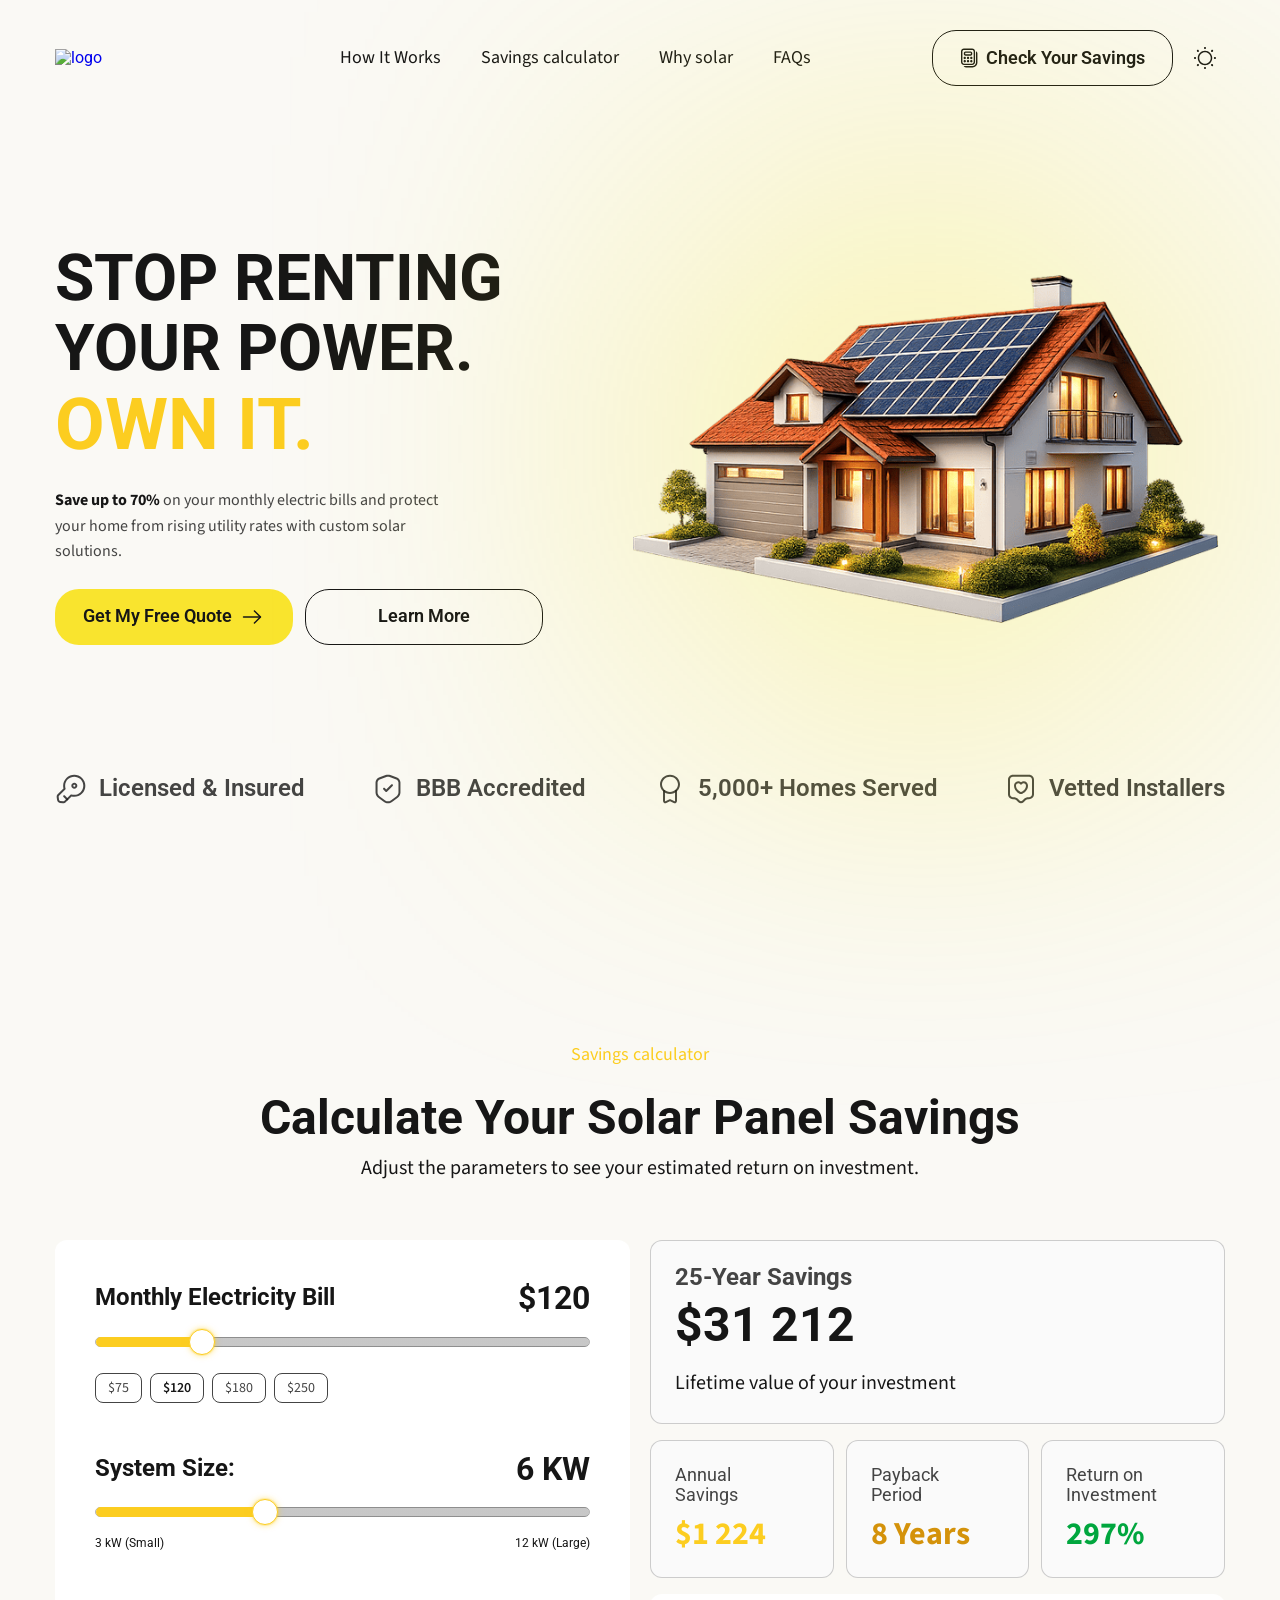
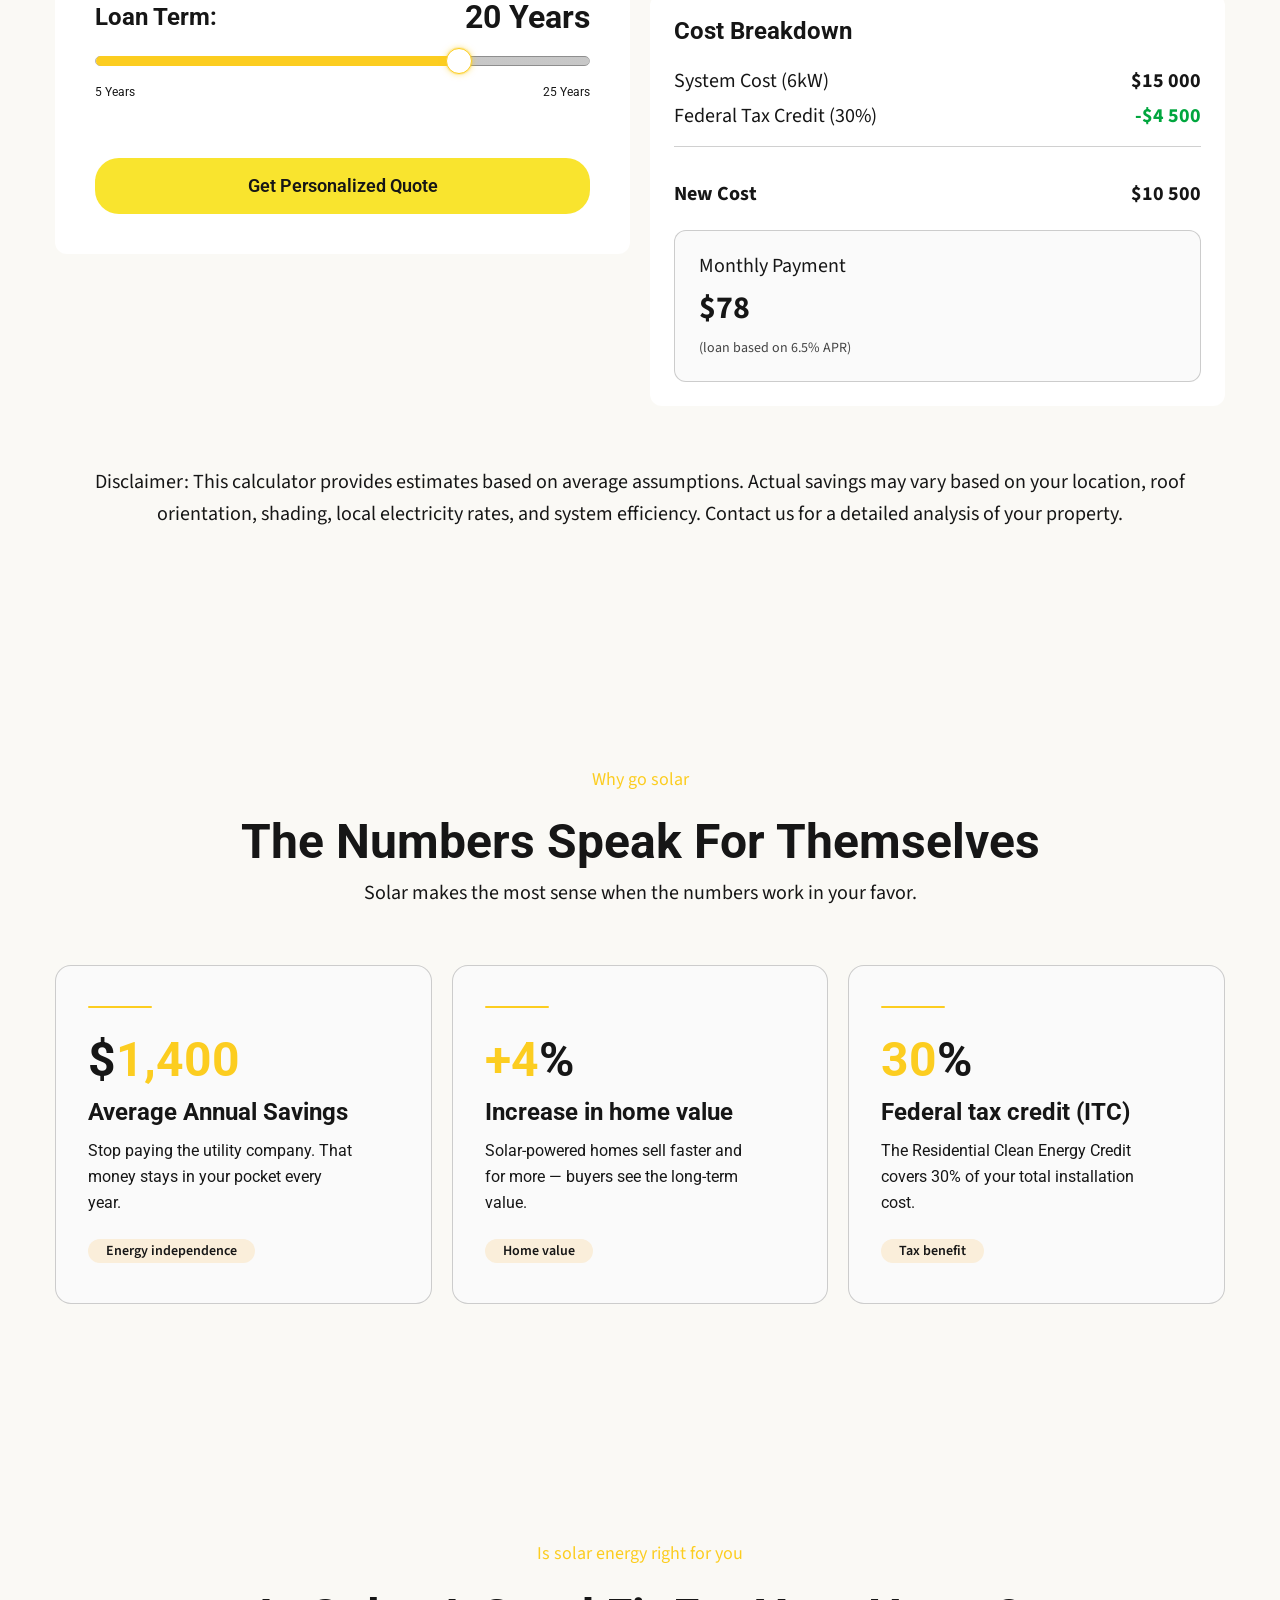
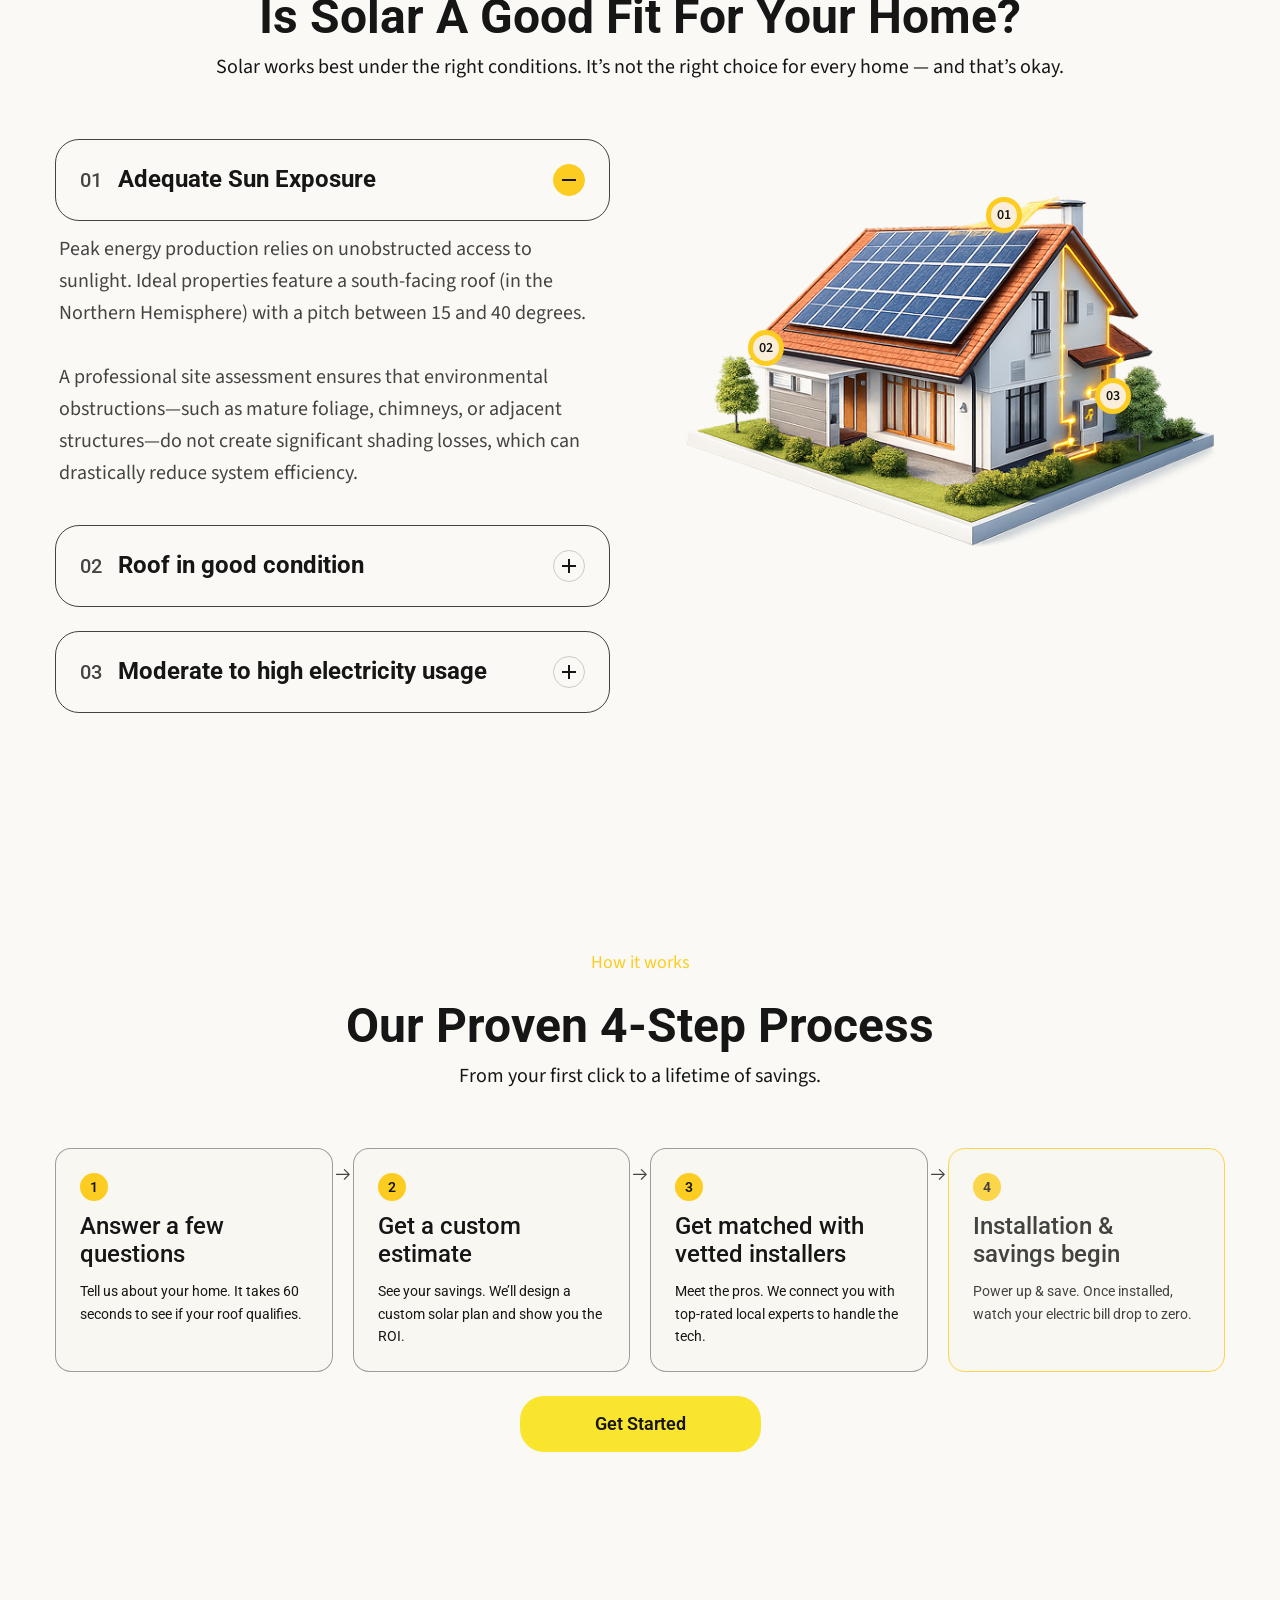
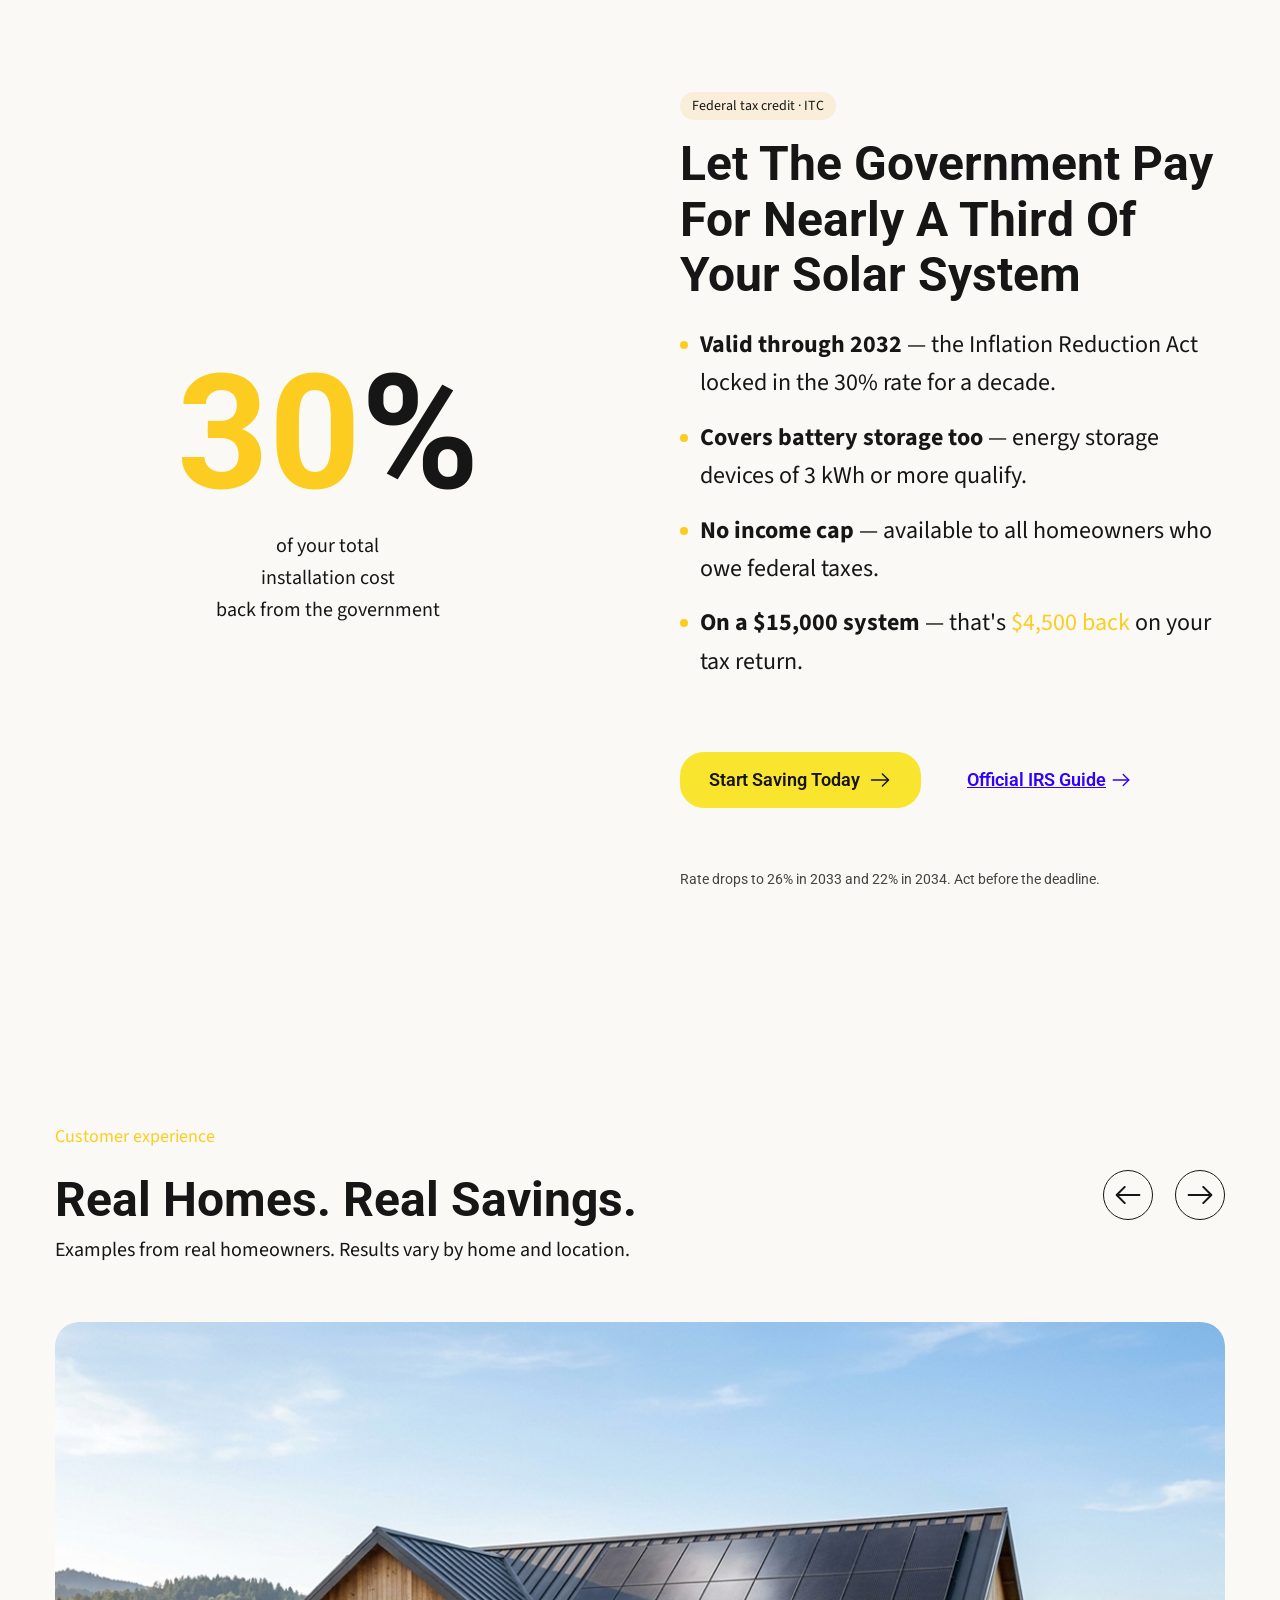
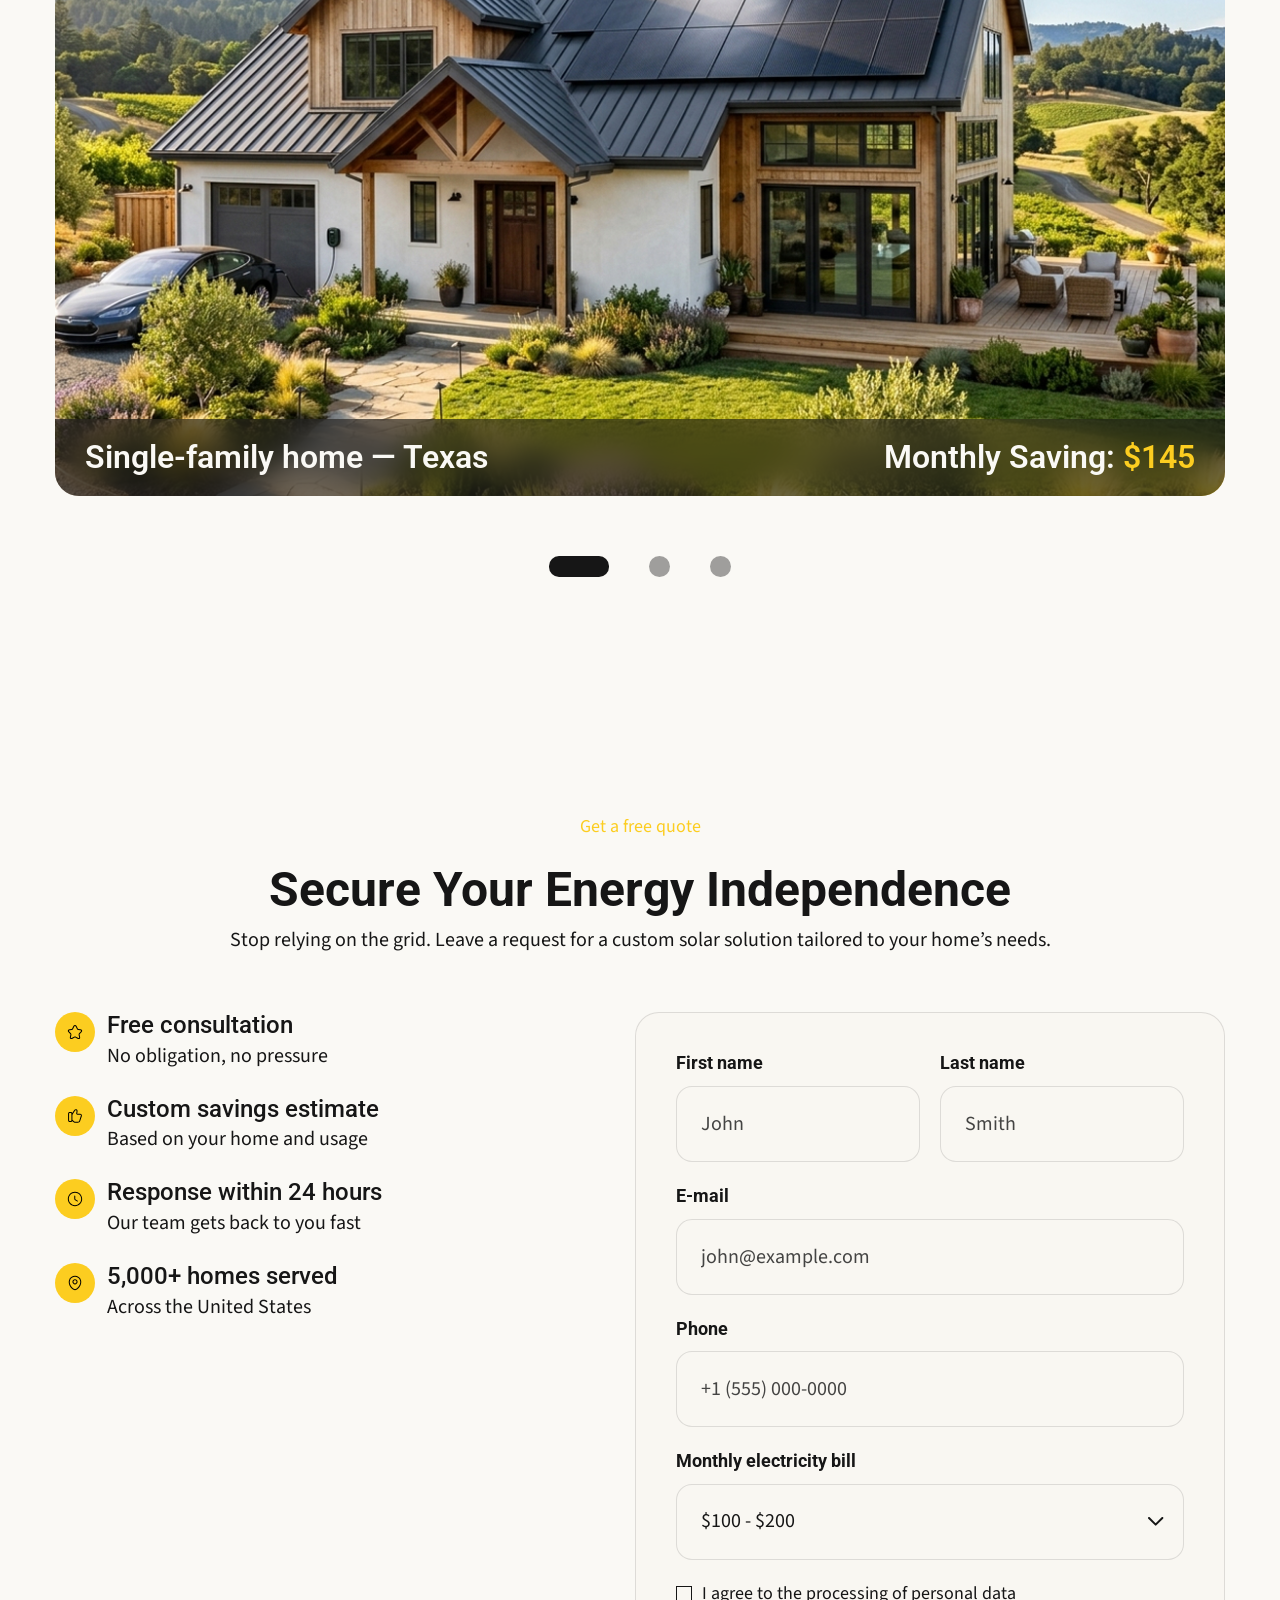
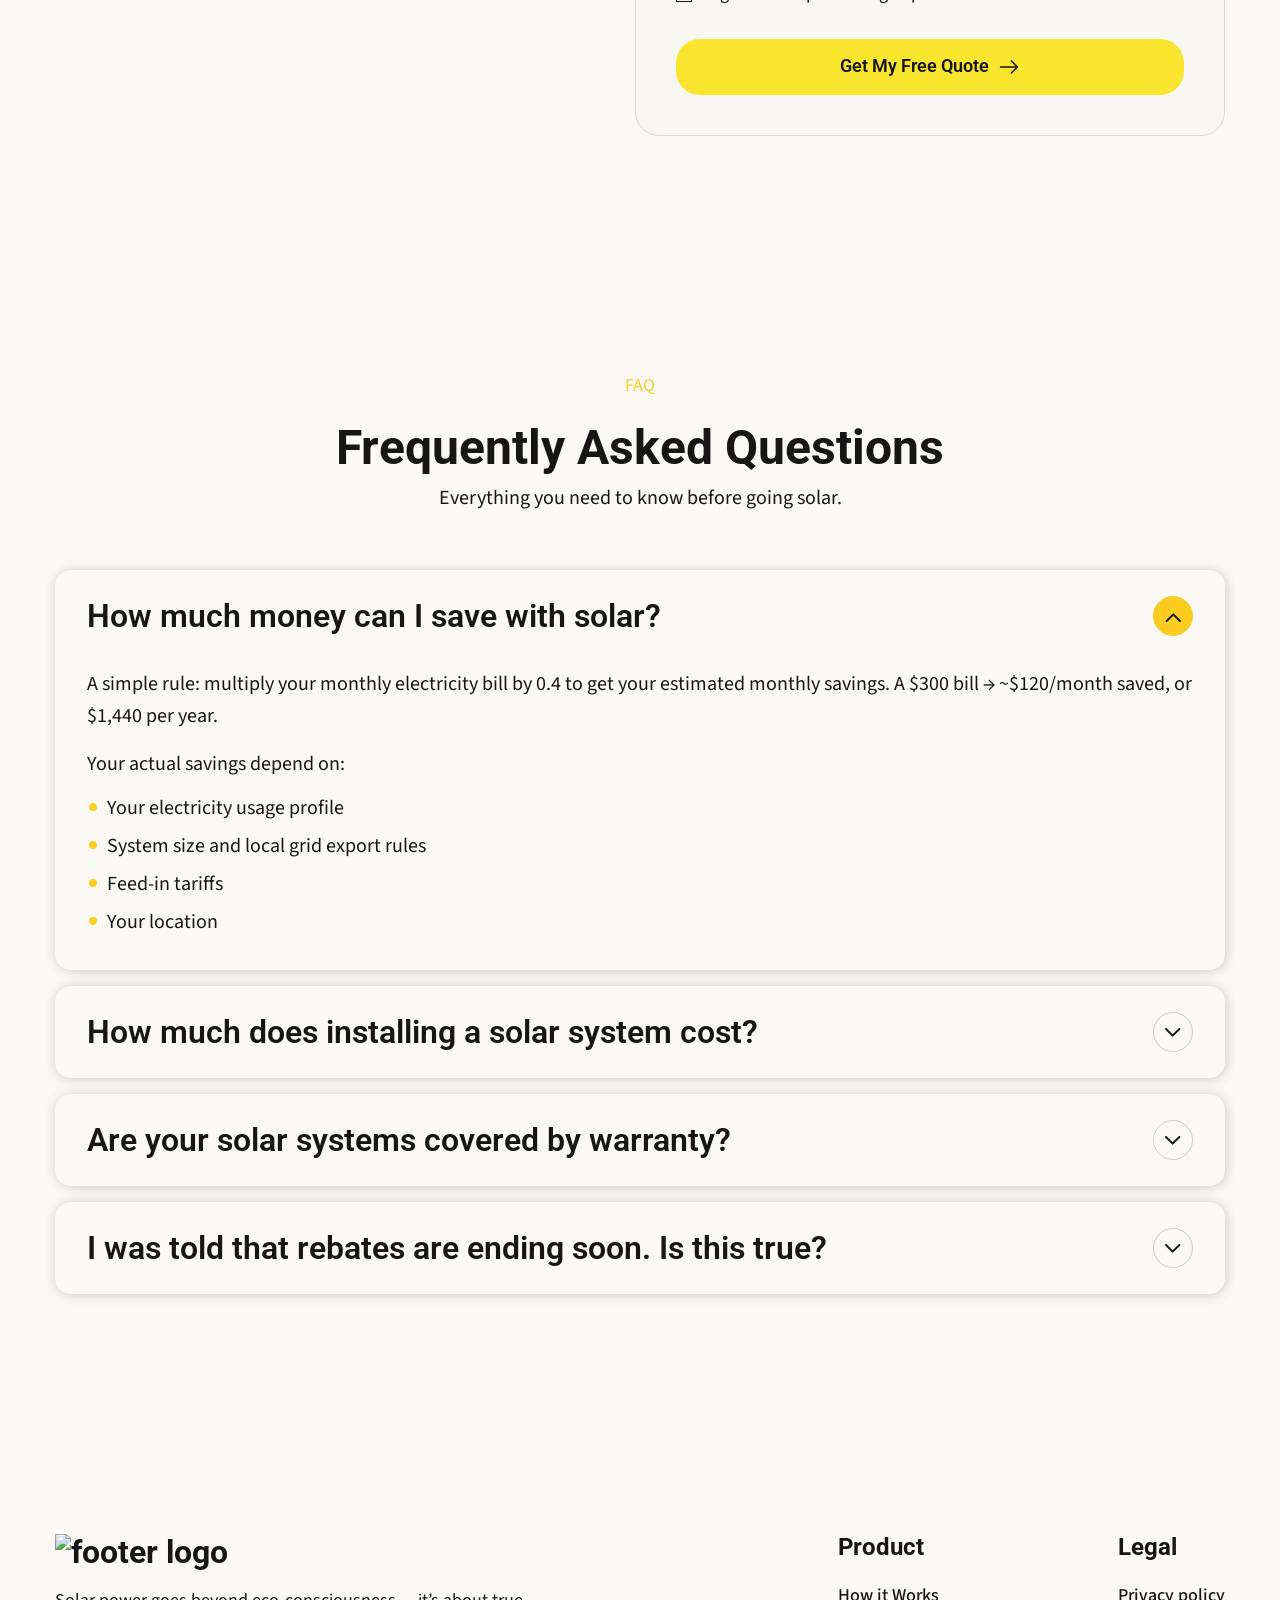
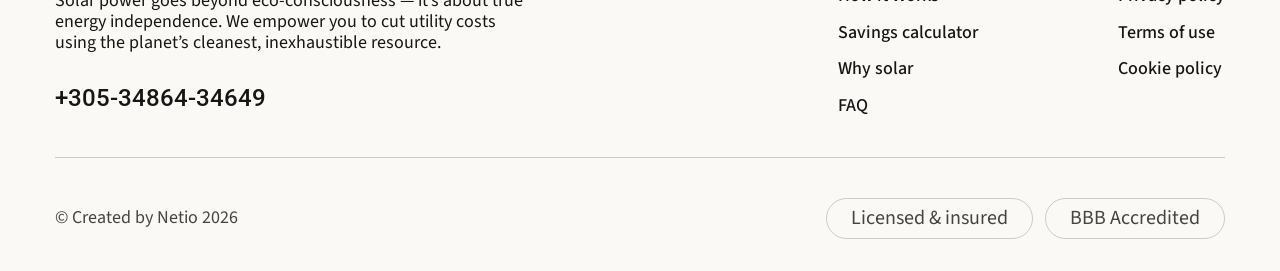
==== index.html @ 021eba03 "added burger menu" ====
<!DOCTYPE html>
<html lang="en">
    <head>
        <meta charset="UTF-8">
        <meta name="viewport" content="width=device-width, initial-scale=1.0">
        <title>Solar</title>
        <link rel="stylesheet" href="https://cdnjs.cloudflare.com/ajax/libs/modern-normalize/1.1.0/modern-normalize.css"
                integrity="sha512-Y0MM+V6ymRKN2zStTqzQ227DWhhp4Mzdo6gnlRnuaNCbc+YN/ZH0sBCLTM4M0oSy9c9VKiCvd4Jk44aCLrNS5Q=="
                crossorigin="anonymous"
                referrerpolicy="no-referrer" />

        <!-- fonts -->
        <link rel="preconnect" href="https://fonts.googleapis.com">
        <link rel="preconnect" href="https://fonts.gstatic.com" crossorigin>
        <link href="https://fonts.googleapis.com/css2?family=Roboto:ital,wght@0,100..900;1,100..900&family=Source+Sans+3:ital,wght@0,200..900;1,200..900&display=swap" rel="stylesheet">

        <!-- styles -->
        <link rel="stylesheet" href="./css/styles.css">
        <script src="./assets/js/main.js" defer></script>


    </head>
    <body>

        <header>
            <div class="container header-container">
                <a href="./index.html">
                    <img src="./assets/images/logo.svg" alt="logo" class="header__logo"> 
                </a>
                <nav class="header__nav" id="main-nav" aria-label="Main navigation">
                    <div class="mobile-menu__top">
                        <a href="./index.html">
                            <img src="./assets/images/logo.svg" alt="logo" class="header__logo">
                        </a>
                        <button class="menu-toggle menu-toggle--close" type="button" aria-label="Close menu">
                            <span></span>
                            <span></span>
                        </button>
                    </div>
                    <ul class="header__list-menu">
                        <li class="list-menu-item"><a href="#how-it-works" class="list-menu-link">How It Works</a></li>
                        <li class="list-menu-item"><a href="#calculator" class="list-menu-link">Savings calculator</a></li>
                        <li class="list-menu-item"><a href="#why-go-solar" class="list-menu-link">Why solar</a></li>
                        <li class="list-menu-item"><a href="#faq" class="list-menu-link">FAQs</a></li>
                    </ul> 
                </nav>
                <div class="header__buttons">
                    <button type="button" class="secondary-btn">
                        <svg>
                            <use href="./assets/images/symbol-defs.svg#icon-calculator"></use>
                        </svg>
                        Check your savings
                    </button>
                    <button class="theme-toggle" id="theme-toggle" aria-label="Toggle dark mode">
                        <svg>
                            <use href="./assets/images/symbol-defs.svg#icon-sun"></use>
                        </svg>
                    </button>
                    <button class="menu-toggle menu-toggle--open" type="button" aria-controls="main-nav" aria-expanded="false" aria-label="Open menu">
                        <svg>
                            <use href="./assets/images/symbol-defs.svg#icon-menu"></use>
                        </svg>
                    </button>
                </div>
            </div>
        </header>

        <main>
            <!-- HERO SECTION START -->
            <section class="hero" id="hero">
                <div class="container">
                    <div class="hero-container">
                        <div class="left-side">
                            <h1 class="caption-h1">
                                Stop Renting <br>Your Power. <br> <span class="accent accent-title">Own It.</span>
                            </h1>
                            <p class="hero__text"><span>Save up to 70%</span> on your monthly electric bills and protect your home from rising utility rates with custom solar solutions.</p>
                            <div class="hero__buttons">
                                <button type="button" class="primary-btn">
                                    Get my free quote 
                                    <svg>
                                        <use href="./assets/images/symbol-defs.svg#icon-arrow"></use>
                                    </svg>
                                </button>
                                <button type="button" class="secondary-btn">
                                    Learn more
                                </button>
                            </div>
                        </div>
                        <div class="right-side">
                            <div class="hero__image">
                                <img src="./assets/images/house.png" alt="House with solar panels on the roof">
                            </div>    
                        </div>
                    </div>
                    <ul class="hero__list-features">
                        <li class="list-features-item"><svg><use href="./assets/images/symbol-defs.svg#icon-key"></use></svg>Licensed & Insured</li>
                        <li class="list-features-item"><svg><use href="./assets/images/symbol-defs.svg#icon-shield-tick"></use></svg>BBB Accredited</li>
                        <li class="list-features-item"><svg><use href="./assets/images/symbol-defs.svg#icon-medal"></use></svg>5,000+ Homes Served</li>
                        <li class="list-features-item"><svg><use href="./assets/images/symbol-defs.svg#icon-like"></use></svg>Vetted Installers</li>
                    </ul>
                </div>
            </section>
            <!-- HERO SECTION END -->

        
            <!-- CALCULATOR SECTION START -->
            <section class="calculator" id="calculator">
                <div class="container">
                    <div class="section__header">
                        <p class="mini-header">Savings calculator</p>
                        <h2 class="caption-h2">Calculate your solar panel savings</h2>
                        <p class="subtitle">Adjust the parameters to see your estimated return on investment.</p>
                    </div>
                    <div class="calculator-body">
                        <div class="left-panel primary-card">
                            <!-- Monthly Electricity Bill -->
                            <div class="field">
                                <div class="field-top">
                                    <label for="billRange">Monthly Electricity Bill</label>
                                    <div>$<span id="billValue">120</span></div>
                                </div>
                                <input id="billRange" name="billRange" type="range" min="50" max="400" value="120">
                                <div class="presets">
                                    <button data-value="75">$75</button>
                                    <button data-value="120" class="active">$120</button>
                                    <button data-value="180">$180</button>
                                    <button data-value="250">$250</button>
                                </div>
                            </div>

                            <!-- SYSTEM SIZE -->
                            <div class="field">
                                <div class="field-top">
                                    <label for="kwRange">System Size:</label>
                                    <div><span id="kwValue">6</span> KW</div>
                                </div>
                                <input type="range" id="kwRange" name="kwRange" min="3" max="12" value="6">
                                <div class="range-labels">
                                    <span>3 kW (Small)</span>
                                    <span>12 kW (Large)</span>
                                </div>
                            </div>

                            <!-- LOAN TERM -->
                            <div class="field">
                                <div class="field-top">
                                    <label for="yearsRange">Loan Term:</label>
                                    <div><span id="yearsValue">20</span> Years</div>
                                </div>
                                <input type="range" id="yearsRange" name="yearsRange" min="5" max="25" value="20">
                                <div class="range-labels">
                                    <span>5 Years</span>
                                    <span>25 Years</span>
                                </div>
                            </div>

                            <button class="primary-btn full">Get Personalized Quote</button>
                        </div>

                        
                        <div class="right-panel">
                            <div class="secondary-card result-big">
                                <p>25-Year Savings</p>
                                <h3>$<span id="total">0</span></h3>
                                <small>Lifetime value of your investment</small>
                            </div>

                            <div class="result-grid">
                                <div class="secondary-card">
                                    <p>Annual<br>Savings</p>
                                    <span class="accent">$<span id="annual">0</span></span>
                                </div>

                                <div class="secondary-card">
                                    <p>Payback<br>Period</p>
                                    <span class="orange"><span id="payback">0</span> Years</span>
                                </div>

                                <div class="secondary-card">
                                    <p>Return on<br>Investment</p>
                                    <span class="green"><span id="roi">0</span>%</span>
                                </div>
                            </div>

                            <div class="primary-card right-bottom-card">
                                <p>Cost Breakdown</p>
                                <div class="row">
                                    <span>System Cost (6kW)</span>
                                    <span id="systemCost" class="bold">$15000</span>
                                </div>
                                <div class="row">
                                    <span>Federal Tax Credit (30%)</span>
                                    <span class="green bold" id="taxCredit">-$4500</span>
                                </div>
                                <div class="line"></div>
                                <div class="row bold">
                                    <span>New Cost</span>
                                    <span id="newCost">$10500</span>
                                </div>
                                <div class="secondary-card">
                                    <p class="title-monthly-payment">Monthly Payment</p>
                                    <h3 class="monthly">$<span id="monthly">0</span></h3>
                                    <small class="sub-small">(loan based on 6.5% APR)</small>
                                </div>
                            </div>
                        </div>
                    </div>

                    <p class="disclaimer">Disclaimer: This calculator provides estimates based on average assumptions. Actual savings may vary based on your location, roof orientation, shading, local electricity rates, and system efficiency. Contact us for a detailed analysis of your property.</p>
                </div>                
            </section>
            <!-- CALCULATOR SECTION END -->


            <!-- WHY GO SOLAR SECTION START -->
            <section class="why-go-solar" id="why-go-solar">
                <div class="container">
                    <div class="section__header">
                        <p class="mini-header">Why go solar</p>
                        <h2 class="caption-h2">The numbers speak for themselves</h2>
                        <p class="subtitle">Solar makes the most sense when the numbers work in your favor.</p>
                    </div>
                    <ul class="why-go-solar__list">
                        <li class="why-go-solar__list-item">
                            <div class="saving-card__line"></div>
                            <div class="saving-card__value">
                                $<span>1,400</span>
                            </div>
                            <h3 class="saving-card__title">
                                Average Annual Savings
                            </h3>
                            <p class="saving-card__text">
                                Stop paying the utility company. That money stays in your pocket every year.
                            </p>
                            <div class="saving-card__tag">
                                Energy independence
                            </div>  
                        </li>
                        <li class="why-go-solar__list-item">
                            <div class="saving-card__line"></div>
                            <div class="saving-card__value">
                                <span>+4</span>%
                            </div>
                            <h3 class="saving-card__title">
                                Increase in home value
                            </h3>
                            <p class="saving-card__text">
                                Solar-powered homes sell faster and for more — buyers see the long-term value.
                            </p>
                            <div class="saving-card__tag">
                                Home value
                            </div>  
                        </li>
                        <li class="why-go-solar__list-item">
                            <div class="saving-card__line"></div>
                            <div class="saving-card__value">
                                <span>30</span>%
                            </div>
                            <h3 class="saving-card__title">
                                Federal tax credit (ITC)
                            </h3>
                            <p class="saving-card__text">
                                The Residential Clean Energy Credit covers 30% of your total installation cost.
                            </p>
                            <div class="saving-card__tag">
                                Tax benefit
                            </div>  
                        </li>
                    </ul>
                </div>
            </section>
            <!-- WHY GO SOLAR SECTION END -->


            <!-- SOLAR CHECKLIST SECTION START -->
            <section class="solar-checklist">
                <div class="container">
                    <div class="section__header">
                        <p class="mini-header">Is solar energy right for you </p>
                        <h2 class="caption-h2">Is solar a good fit for your home?</h2>
                        <p class="subtitle">Solar works best under the right conditions. It’s not the right choice for every home — and that’s okay.</p>
                    </div>
                    <div class="solar-checklist__container">
                        <div class="accordion">
                            <div class="accordion-item active">
                                <button class="accordion-header">
                                    <span class="accordion-num">01</span>
                                    <span class="accordion-title">Adequate Sun Exposure</span>
                                    <span class="accordion-icon"></span>
                                </button>

                                <div class="accordion-content">
                                    <p>
                                        Peak energy production relies on unobstructed access to sunlight. Ideal properties feature a south-facing roof (in the Northern Hemisphere) with a pitch between 15 and 40 degrees. <br> <br>A professional site assessment ensures that environmental obstructions—such as mature foliage, chimneys, or adjacent structures—do not create significant shading losses, which can drastically reduce system efficiency.
                                    </p>
                                </div>
                            </div>

                            <div class="accordion-item">
                                <button class="accordion-header">
                                    <span class="accordion-num">02</span>
                                    <span class="accordion-title">Roof in good condition</span>
                                    <span class="accordion-icon"></span>
                                </button>

                                <div class="accordion-content">
                                    <p>
                                        Peak energy production relies on unobstructed access to sunlight. Ideal properties feature a south-facing roof (in the Northern Hemisphere) with a pitch between 15 and 40 degrees. <br> <br>A professional site assessment ensures that environmental obstructions—such as mature foliage, chimneys, or adjacent structures—do not create significant shading losses, which can drastically reduce system efficiency.
                                    </p>
                                </div>
                            </div>
                            <div class="accordion-item">
                                <button class="accordion-header">
                                    <span class="accordion-num">03</span>
                                    <span class="accordion-title">Moderate to high electricity usage</span>
                                    <span class="accordion-icon"></span>
                                </button>

                                <div class="accordion-content">
                                    <p>
                                        Peak energy production relies on unobstructed access to sunlight. Ideal properties feature a south-facing roof (in the Northern Hemisphere) with a pitch between 15 and 40 degrees. <br> <br>A professional site assessment ensures that environmental obstructions—such as mature foliage, chimneys, or adjacent structures—do not create significant shading losses, which can drastically reduce system efficiency.
                                    </p>
                                </div>
                            </div>
                        </div>
                        <div class="solar-checklist__image">
                            <img src="./assets/images/house-solar-checklist.png" alt="Solar house">
                            <div class="marker marker--1">01</div>
                            <div class="marker marker--2">02</div>
                            <div class="marker marker--3">03</div>
                        </div>
                    </div>
                </div>
            </section>
            <!-- SOLAR CHECKLIST SECTION END -->


            <!-- HOW IT WORKS SECTION START -->
            <section class="how-it-works" id="how-it-works">
                <div class="container">
                    <div class="section__header">
                        <p class="mini-header">How it works</p>
                        <h2 class="caption-h2">Our Proven 4-Step Process</h2>
                        <p class="subtitle">From your first click to a lifetime of savings.</p>
                    </div>
                    <ul class="steps">
                        <li class="step">
                            <div class="step__num">1</div>
                            <h3>Answer a few questions</h3>
                            <p><span>Tell us about your home.</span> It takes 60 seconds to see if your roof qualifies.</p>
                        </li>
                        <li class="step">
                            <div class="step__num">2</div>
                            <h3>Get a custom estimate</h3>
                            <p><span>See your savings.</span> We’ll design a custom solar plan and show you the ROI.</p>
                        </li>
                        <li class="step">
                            <div class="step__num">3</div>
                            <h3>Get matched with vetted installers</h3>
                            <p><span>Meet the pros.</span> We connect you with top-rated local experts to handle the tech.</p>
                        </li>
                        <li class="step step--active">
                            <div class="step__num">4</div>
                            <h3>Installation & savings begin</h3>
                            <p><span>Power up & save.</span> Once installed, watch your electric bill drop to zero.</p>
                        </li>
                    </ul> 
                    <button type="button" class="primary-btn">Get Started</button>   
                </div>
            </section>
            <!-- HOW IT WORKS SECTION END -->


            <!-- TAX CREDIT SECTION START -->
            <section class="tax-credit" id="tax-credit">
                <div class="container tax-credit__container">
                    <div class="tax-credit__left">
                        <div class="tax-credit__percent">
                            <span class="accent">30</span><span>%</span>
                        </div>
                        <p class="tax-credit__note">
                            of your total <br> installation cost <br> back from the government
                        </p>
                    </div>
                    <div class="tax-credit__right">
                        <p class="tax-credit__tag">Federal tax credit · ITC</p>

                        <h2 class="caption-h2">
                            Let The Government Pay For Nearly A Third Of Your Solar System
                        </h2>

                        <ul class="tax-credit__list">
                            <li><strong>Valid through 2032</strong> — the Inflation Reduction Act locked in the 30% rate for a decade.</li>
                            <li><strong>Covers battery storage too</strong> — energy storage devices of 3 kWh or more qualify.</li>
                            <li><strong>No income cap</strong> — available to all homeowners who owe federal taxes.</li>
                            <li><strong>On a $15,000 system</strong> — that's <span class="accent">$4,500 back</span> on your tax return.</li>
                        </ul>

                        <div class="tax-credit__buttons">
                            <button class="primary-btn">
                                Start Saving Today
                                <svg>
                                    <use href="./assets/images/symbol-defs.svg#icon-arrow"></use>
                                </svg>
                            </button>
                            <a href="#" class="link-btn">
                                Official IRS Guide 
                                <svg>
                                    <use href="./assets/images/symbol-defs.svg#icon-arrow"></use>
                                </svg>
                            </a>
                        </div>

                        <p class="tax-credit__footnote">
                            Rate drops to 26% in 2033 and 22% in 2034. Act before the deadline.
                        </p>
                    </div>
                </div>
            </section>
            <!-- TAXE CREDIT SECTION END -->

            

            <!-- CUSTOMER EXPERIENCE SECTION START -->
            <section class="customer-experience">
                <div class="container">
                    <div class="header-controls">
                        <div class="section-header">
                            <p class="mini-header">Customer experience</p>
                            <h2 class="caption-h2">Real Homes. Real Savings.</h2>
                            <p class="subtitle">
                                Examples from real homeowners. Results vary by home and location.
                            </p>
                        </div>
                        <div class="slider-controls">
                            <button class="arrow prev">
                                <svg>
                                    <use href="./assets/images/symbol-defs.svg#icon-arrow"></use>
                                </svg>
                            </button>
                            <button class="arrow next">
                                <svg>
                                    <use href="./assets/images/symbol-defs.svg#icon-arrow"></use>
                                </svg>
                            </button>
                        </div>
                    </div>
                    
                    <!-- SLIDER -->
                    <div class="slider">
                        <ul class="slider-track">
                            <li class="slide">
                                <img src="./assets/images/testimonials-01.jpg">
                                <div class="slide-overlay">
                                    <span>Single-family home — Texas</span>
                                    <span>Monthly Saving: <span class="accent">$145</span></span>
                                </div>
                            </li>
                            <li class="slide">
                                <img src="./assets/images/testimonials-01.jpg">
                                <div class="slide-overlay">
                                    <span>Single-family home — California</span>
                                    <span>Monthly Saving: <span class="accent">$180</span></span>
                                </div>
                            </li>
                            <li class="slide">
                                <img src="./assets/images/testimonials-01.jpg">
                                <div class="slide-overlay">
                                    <span>Single-family home — Florida</span>
                                    <span>Monthly Saving: <span class="accent">$120</span></span>
                                </div>
                            </li>
                        </ul>
                    </div>

                    <!-- DOTS -->
                    <div class="slider-dots">
                        <span class="dot active" data-index="0"></span>
                        <span class="dot" data-index="1"></span>
                        <span class="dot" data-index="2"></span>
                    </div>
                </div>
            </section>
            <!-- CUSTOMER EXPERIENCE SECTION END -->


            <!-- CONTACT FORM SECTION START -->
            <section class="contact-form">
                <div class="container">
                    <div class="section__header">
                        <p class="mini-header">Get a free quote</p>
                        <h2 class="caption-h2">Secure Your Energy Independence</h2>
                        <p class="subtitle">
                            Stop relying on the grid. Leave a request for a custom solar solution tailored to your home’s needs.
                        </p>
                    </div>
                    <div class="contact-form__container">
                        <ul class="contact-form__list">
                            <li class="contact-form__item">
                                <span class="icon">    
                                    <svg>
                                        <use href="./assets/images/symbol-defs.svg#icon-star"></use>
                                    </svg>
                            </span>
                                <div>
                                    <p class="title">Free consultation</p>
                                    <p class="text">No obligation, no pressure</p>
                                </div>
                            </li>
                            <li class="contact-form__item">
                                <span class="icon">
                                    <svg>
                                        <use href="./assets/images/symbol-defs.svg#icon-thumb-up"></use>
                                    </svg>
                                </span>
                                <div>
                                    <p class="title">Custom savings estimate</p>
                                    <p class="text">Based on your home and usage</p>
                                </div>
                            </li>
                            <li class="contact-form__item">
                                <span class="icon">
                                    <svg>
                                        <use href="./assets/images/symbol-defs.svg#icon-clock"></use>
                                    </svg>
                                </span>
                                <div>
                                    <p class="title">Response within 24 hours</p>
                                    <p class="text">Our team gets back to you fast</p>
                                </div>
                            </li>
                            <li class="contact-form__item">
                                <span class="icon">
                                    <svg>
                                        <use href="./assets/images/symbol-defs.svg#icon-location"></use>
                                    </svg>
                                </span>
                                <div>
                                    <p class="title">5,000+ homes served</p>
                                    <p class="text">Across the United States</p>
                                </div>
                            </li>
                        </ul>

                        <form class="form">
                            <div class="form-row">
                                <label for="firstName">First name
                                    <input id="firstName" name="firstName" type="text" placeholder="John">
                                </label>
                                <label for="lastName">Last name
                                    <input id="lastName" name="lastName" type="text" placeholder="Smith">
                                </label>
                            </div>
                            <label for="userEmail">E-mail
                                <input id="userEmail" name="userEmail" type="email" placeholder="john@example.com">
                            </label>
                            <label for="userPhone">Phone
                                <input id="userPhone" name="userPhone" type="tel" placeholder="+1 (555) 000-0000">
                            </label>
                            <label for="userBill" class="user-bill-select">Monthly electricity bill
                                <select id="userBill" name="userBill">
                                    <option>$100 - $200</option>
                                    <option>$200 - $300</option>
                                    <option>$300 - $400</option>
                                </select>
                            </label>
                            <label for="tick" class="checkbox">
                                <input id="tick" name="tick" type="checkbox">
                                <span class="checkbox__box"></span>
                                I agree to the processing of personal data
                            </label>
                            <button class="primary-btn full">Get My Free Quote 
                                <svg>
                                    <use href="./assets/images/symbol-defs.svg#icon-arrow"></use>
                                </svg>
                            </button>
                        </form>
                    </div>
                </div>
            </section>
            <!-- CONTACT FORM SECTION END -->


            <!-- FAQ SECTION START -->
            <section class="faq" id="faq">
                <div class="container">
                    <div class="section-header center">
                        <p class="mini-header">FAQ</p>
                        <h2 class="caption-h2">Frequently Asked Questions</h2>
                        <p class="subtitle">
                            Everything you need to know before going solar.
                        </p>
                    </div>
                    <div class="faq__list">
                        <!-- ACTIVE -->
                        <div class="faq-item active">
                            <button class="faq-header">
                                <span>How much money can I save with solar?</span>
                                <span class="faq-icon"></span>
                            </button>
                            <div class="faq-content">
                                <p>
                                    A simple rule: multiply your monthly electricity bill by 0.4 to get your estimated monthly savings. A $300 bill → ~$120/month saved, or $1,440 per year.
                                </p>
                                <p>
                                    Your actual savings depend on:
                                </p>
                                <ul>
                                    <li>Your electricity usage profile</li>
                                    <li>System size and local grid export rules</li>
                                    <li>Feed-in tariffs</li>
                                    <li>Your location</li>
                                </ul>
                            </div>
                        </div>
                        <div class="faq-item">
                            <button class="faq-header">
                                <span>How much does installing a solar system cost?</span>
                                <span class="faq-icon"></span>
                            </button>
                            <div class="faq-content">
                                <p>
                                    A simple rule: multiply your monthly electricity bill by 0.4 to get your estimated monthly savings...
                                </p>

                                <ul>
                                    <li>Your electricity usage profile</li>
                                    <li>System size and local grid export rules</li>
                                    <li>Feed-in tariffs</li>
                                    <li>Your location</li>
                                </ul>
                            </div>
                        </div>
                        <div class="faq-item">
                            <button class="faq-header">
                                <span>Are your solar systems covered by warranty?</span>
                                <span class="faq-icon"></span>
                            </button>
                            <div class="faq-content">
                                <p>
                                    A simple rule: multiply your monthly electricity bill by 0.4 to get your estimated monthly savings...
                                </p>

                                <ul>
                                    <li>Your electricity usage profile</li>
                                    <li>System size and local grid export rules</li>
                                    <li>Feed-in tariffs</li>
                                    <li>Your location</li>
                                </ul>
                            </div>
                        </div>
                        <div class="faq-item">
                            <button class="faq-header">
                                <span>I was told that rebates are ending soon. Is this true?</span>
                                <span class="faq-icon"></span>
                            </button>
                            <div class="faq-content">
                                <p>
                                    A simple rule: multiply your monthly electricity bill by 0.4 to get your estimated monthly savings...
                                </p>
                                <ul>
                                    <li>Your electricity usage profile</li>
                                    <li>System size and local grid export rules</li>
                                    <li>Feed-in tariffs</li>
                                    <li>Your location</li>
                                </ul>
                            </div>
                        </div>
                    </div>
                </div>
            </section>
            <!-- FAQ SECTION END -->

        </main>
        
        <footer class="footer">
            <div class="container">
                <div class="footer-top">
                    <div class="footer-info">
                        <a href="#" class="footer-logo">
                            <img src="./assets/images/logo.svg" alt="footer logo">
                            <!-- <span>Solar</span> -->
                        </a>
                        <p class="footer-text">
                            Solar power goes beyond eco-consciousness — it’s about true energy independence.
                            We empower you to cut utility costs using the planet’s cleanest, inexhaustible resource.
                        </p>
                        <a href="tel:+3053486434649" class="footer-phone">
                            +305-34864-34649
                        </a>
                    </div>

                    <div class="footer-links">
                        <div class="footer-column">
                            <h4>Product</h4>
                            <a href="#">How it Works</a>
                            <a href="#">Savings calculator</a>
                            <a href="#">Why solar</a>
                            <a href="#">FAQ</a>
                        </div>

                        <div class="footer-column">
                            <h4>Legal</h4>
                            <a href="#">Privacy policy</a>
                            <a href="#">Terms of use</a>
                            <a href="#">Cookie policy</a>
                        </div>
                    </div>
                </div>

                <div class="footer-bottom">
                    <p class="footer-copy">
                        © Created by Netio 2026
                    </p>
                    <div class="footer-badges">
                        <span>Licensed & insured</span>
                        <span>BBB Accredited</span>
                    </div>
                </div>
            </div>
        </footer>

    </body>
</html>
---- css/styles.css ----
*, ::before, ::after{
    margin: 0;
    padding: 0;
    box-sizing: border-box;
}

html, body{
    scroll-behavior: smooth;
    font-family: var(--font-primary);
    background: var(--bg);
    color: var(--primary-color);
    transition: all 0.3s ease;
}

body.menu-open{
    overflow: hidden;
}

img {
    display: block;
    max-width: 100%;
    height: auto;
}

a {
    text-decoration: none;
}

ul{
    list-style: none;
}


:root{
    --font-primary: "Roboto", sans-serif;
    --font-secondary: "Source Sans 3", sans-serif;

    --color-accent: #FCCD20;

    --logo-width: 164px;
    --color-green: #00A63E;
    --color-orange: #D4920A;

    --bg: #FAF9F5;
    --primary-color:#161616;
    --text-80: #161616CC;

    --primary-text-color-btn: #161616;

    --item-primary-bg: #FFFFFF;
    --item-secondary-bg: #FAFAFA;


    --tag: #FAEEDA;
    --link: #2F00FF;
    --link-hover: #0051FF;
    --link-pressed: #180084;
    --card-bg: #F9F7F2;
    --form-bg: #F9F7F2;
    --line: #16161633;
    --house-img-tag-bg: #FAEEDA;
    --step-num: #161616;

    --card-border: 1px solid #16161633; 
    --accordion-border: 1px solid #161616CC;
    --accordion-button-border: 1px solid #16161633;
    --buttons-border: 1px solid #161616CC;
    --step-border: 1px solid #16161666; 
    --form-border: 1px solid #1616161F;
    --input-border: 1px solid #16161666;

    --shadow: 1px 1px 12px 0 rgba(22, 22, 22, 0.20);
    --faq-bg: #FAF9F5;

    /* range */
    --circle: #FFFFFF;
    --track: #1616163D;
    --track-border: 1px solid #16161652;
    --range-thumb-state-shadow: 0 0 0 6px #16161652, 2px 2px 8px 0px #0000001A;


    /* buttons */
    --button-pressed: #FFFF00;
    --button-disabled: #E5E5E5;
    --button-hover: #F7FE3D;
    --secondary-btn-hover: #FCCD20;
    --secondary-btn-pressed: #FCCD2033;
    --secondary-btn-pressed-border: 1px solid #FCCD20CC;
    /* --color-ghost:#F7FF0014; */


    --main-img-bg:radial-gradient(
        circle,
        rgba(252, 205, 3, 1) 0%,
        rgba(247, 255, 0, 1) 100%,
        transparent 12%
    );

    --toggle-hover-bg: #FCCD201A;
    --toggle-hover-border: 1px solid #FCCD203D;
    --toggle-pressed-bg: #FCCD207A;
    --toggle-pressed-border: 1px solid #FCCD2099;



    --footer-underline: 1px solid #16161633;
}


body.dark{
    --bg: #161616;
    --primary-color: #F9F7F2;
    --text-80: #F9F7F2CC;

    --item-primary-bg:#F9F7F21F;
    --item-secondary-bg: #F9F7F21F;

    --tag: #F9F7F2;
    --link: #0076FD;
    --link-hover: #0051FF;
    --link-pressed: #180084;
    --card-bg: #F9F7F21F;
    --form-bg: #F9F7F214;
    --line: #F9F7F2CC;
    --house-img-tag-bg: #FFF3C5;

    --card-border: 1px solid #F9F7F233;
    --accordion-border: 1px solid #F9F7F299;
    --accordion-button-border: 1px solid #F9F7F01A;
    --buttons-border: 1px solid #F9F7F2CC;
    --step-border: 1px solid #F9F7F266;
    --form-border: 1px solid #F9F7F21F;
    --input-border: 1px solid #F9F7F266;

    --shadow: none;
    --faq-bg: #F9F7F21F;

    --circle: #161616;
    --track: #FFFFFF52;
    --track-border: 1px solid #FFFFFF3D;
    --range-thumb-state-shadow: 0 0 0 6px #F9F7F266;

    --main-img-bg: none;

    --toggle-hover-bg: #F9F7F266;
    --toggle-hover-border: 1px solid #F3F3F333;
    --toggle-pressed-bg: #F9F7F299;
    --toggle-pressed-border: 1px solid #D9D9D933;

    --footer-underline: 1px solid #F9F7F266;
}


.container {
    max-width: 1200px;
    margin: 0 auto;
    padding: 0 15px;
}

.caption-h1{
    color: var(--primary-color);
    font-size: 64px;
    font-weight: 700;
    text-transform: uppercase;
    line-height: 1.1;
}

.mini-header{
    color: var(--color-accent);
    font-family: var(--font-secondary);
    font-size: 18px;
    letter-spacing: 2%;
    margin-bottom: 24px;
}

.caption-h2{
   font-weight: 700;
   font-size: 48px;
   color: var(--primary-color);
   text-transform: capitalize;
}

.subtitle{
    font-family: var(--font-secondary);
    font-size: 20px;
    margin-top: 12px;    
    color: var(--primary-color);
}

.section__header{
    text-align: center;
}

.primary-btn, .secondary-btn{
    display: flex;
    align-items: center;
    gap: 8px;
    justify-content: center;
    font-size: 18px;
    border-radius: 24px;
    /* padding: 18px 24px; */
    width: 241px;
    height: 56px;
    cursor: pointer;
    text-transform: capitalize;
    font-weight: 600;
    transition: color 0.3s ease;
}

.primary-btn{
    --btn-x: 50%;
    --btn-y: 50%;
    --btn-glow-size: 0px;
    background:
        radial-gradient(circle var(--btn-glow-size) at var(--btn-x) var(--btn-y), var(--button-hover) 0%, rgba(247, 254, 61, 0.95) 35%, rgba(247, 254, 61, 0.75) 58%, rgba(247, 254, 61, 0.45) 72%),
        var(--color-accent);
    background-position: center;
    border: none;
    color: var(--primary-text-color-btn);

}

.primary-btn:hover{
    --btn-glow-size: 150px;
}

.primary-btn:active{
    background: var(--button-pressed);
}

.primary-btn[aria-disabled="true"], .secondary-btn[aria-disabled="true"]{
    background-color: var(--button-disabled);
    color: #16161633;
    border: none;
    cursor: not-allowed;
    pointer-events: none;
}

.secondary-btn{
    border: 1px solid var(--primary-color);
    background: transparent;
    color: var(--primary-color);
}

.secondary-btn:hover{
    color: var(--secondary-btn-hover);
    border: 1px solid var(--secondary-btn-hover);
}

.secondary-btn:active{
    background: var(--secondary-btn-pressed);
    border: var(--secondary-btn-pressed-border);
    color: var(--primary-text-color-btn);
}


.primary-btn svg{
    width: 24px;
    height: 24px;
    fill: currentColor;
    transition: fill 0.3s ease;
}

.secondary-btn svg{
    width: 17px;
    height: 20px;
    fill: currentColor;
    transition: fill 0.3s ease;
}

/* ------------------------- MAIN STYLES END ------------------------- */




/* ------------------------- HEADER ------------------------- */

.header-container{
    display: flex;
    justify-content: space-between;
    align-items: center;
    padding-top: 30px;
    padding-bottom: 30px;
}

.header__logo{
    width: var(--logo-width);
}

body.dark .header__logo,
body.dark .footer-logo img {
    filter: invert(1);
}

.header__list-menu{
    display: flex;
    gap: 40px; 
}

.mobile-menu__top,
.menu-toggle{
    display: none;
}

.list-menu-link{
    font-family: var(--font-secondary);
    color: var(--primary-color);
    font-size: 18px;
    cursor: pointer;
    transition: color 0.3s ease;
}

.list-menu-link:hover{
    color: var(--color-accent);
}

.header__buttons{
    display: flex;
    align-items: center;
    gap: 12px;
}

.theme-toggle{
    width: 40px;
    height: 40px;
    border: 1px solid transparent;
    border-radius: 50%;
    color: var(--primary-color);
    background: transparent;
    cursor: pointer;
    display: flex;
    align-items: center;
    justify-content: center;
    transition: background-color 0.2s ease, border-color 0.2s ease;
}

.theme-toggle:hover{
    border: var(--toggle-hover-border);
    background: var(--toggle-hover-bg);
}


.theme-toggle:active{
    border: var(--toggle-pressed-border);
    background: var(--toggle-pressed-bg);
}

.theme-toggle[aria-disabled="true"]{
    border: none;
    background: var(--button-disabled);
    cursor: not-allowed;
    pointer-events: none;
}

.theme-toggle svg{
    width: 24px;
    height: 24px;
    fill: var(--primary-color);
    transition: transform 0.3s ease;
}

body.dark .theme-toggle svg{
    transform: rotate(360deg);
}

.menu-toggle{
    width: 40px;
    height: 40px;
    border: 1px solid transparent;
    border-radius: 50%;
    color: var(--primary-color);
    background: transparent;
    cursor: pointer;
    align-items: center;
    justify-content: center;
    position: relative;
    transition: background-color 0.2s ease, border-color 0.2s ease;
}

.menu-toggle:hover{
    border: var(--toggle-hover-border);
    background: var(--toggle-hover-bg);
}

.menu-toggle span{
    position: absolute;
    left: 13px;
    width: 14px;
    height: 2px;
    border-radius: 2px;
    background: currentColor;
}

.menu-toggle svg{
    width: 24px;
    height: 24px;
    fill: currentColor;
}

.menu-toggle--close span{
    width: 22px;
    left: 9px;
    top: 19px;
}

.menu-toggle--close span:first-child{
    transform: rotate(45deg);
}

.menu-toggle--close span:last-child{
    transform: rotate(-45deg);
}

@media (max-width: 1024px) {
    :root{
        --logo-width: 118px;
    }

    .container{
        padding-left: 44px;
        padding-right: 44px;
    }

    .header-container{
        padding-top: 56px;
        padding-bottom: 44px;
    }

    .header__buttons .secondary-btn{
        display: none;
    }

    .menu-toggle--open{
        display: flex;
    }

    .header__nav{
        position: fixed;
        inset: 0;
        z-index: 20;
        display: flex;
        flex-direction: column;
        padding: 56px 44px;
        background: var(--bg);
        color: var(--primary-color);
        opacity: 0;
        visibility: hidden;
        pointer-events: none;
        transform: translateX(16px);
        transition: opacity 0.25s ease, transform 0.25s ease, visibility 0.25s ease;
    }

    .header__nav.is-open{
        opacity: 1;
        visibility: visible;
        pointer-events: auto;
        transform: translateX(0);
    }

    .mobile-menu__top{
        display: flex;
        align-items: center;
        justify-content: space-between;
    }

    .menu-toggle--close{
        display: flex;
    }

    .header__nav .header__list-menu{
        flex: 1;
        flex-direction: column;
        align-items: center;
        justify-content: center;
        gap: 32px;
        padding-bottom: 86px;
    }

    .list-menu-link{
        font-family: var(--font-primary);
        font-size: 24px;
        font-weight: 700;
    }
}

/* ------------------------- HEADER END ------------------------- */





/* ------------------------- HERO ------------------------- */
.hero{
    padding-top: 100px;
}

.hero-container{
    display: flex;
    justify-content: space-between;
    align-items: center;
}

.accent-title{
    font-size: 72px;
    line-height: 1.1;
    transition: color 0.3s ease;
}

.accent-title:hover{
    background: linear-gradient(90deg, #F7FE3D 25.96%, #FCCD20 100%);
    -webkit-background-clip: text;
    background-clip: text;
    color: transparent;
}

.accent{
    color: var(--color-accent);
}

.hero__text{
    max-width: 387px;
    color: var(--text-80);
    font-family: var(--font-secondary);
    line-height: 1.6;
    margin: 24px 0;
}

.hero__text span{
    font-weight: 700;
    color: var(--primary-color);
}

.hero__buttons{
    display: flex;
    gap: 12px;
}

.left-side {
    max-width: 488px;
}

.right-side{
    display: flex;
    align-items: center;
    justify-content: center;
}

.hero__image{
    width: 600px;
    position: relative;
    overflow: visible;
    z-index: 1;
}

.hero__image::before{
    content: '';
    position: absolute;
    top: 50%;
    left: 50%;
    transform: translate(-50%, -50%);
    width: 300px;
    height: 300px;
    background: var(--main-img-bg);
    filter: blur(200px);
    z-index: -1;
}

.hero__list-features{
    display: flex;
    justify-content: space-between;
    align-items: center;
    margin-top: 100px;
}

.hero__list-features svg{
    width: 32px;
    height: 32px;
    fill: currentColor;
}

.list-features-item{
    font-weight: 600;
    font-size: 24px;
    color: var(--text-80);
    display: flex;
    gap: 12px;
    align-items: center;
    transition: color 0.2s ease;
}

.list-features-item:hover{
    color: var(--primary-color);
}

@media (max-width: 1024px) {
    .hero{
        padding-top: 12px;
    }

    .hero-container {
        flex-direction: column;
        align-items: flex-start;
        gap: 36px;
    }

    .left-side {
        order: 1;
    }

    .right-side {
        order: 2;
        width: 100%;
    }

    .caption-h1{
        font-size: 48px;
    }

    .accent-title{
        font-size: 48px;
    }

    .hero__image {
        width: 100%;
        max-width: 500px;
        margin: 0 auto;
    }

    .hero__text{
        max-width: 370px;
        margin: 20px 0;
    }

    .hero__buttons .primary-btn,
    .hero__buttons .secondary-btn{
        width: 178px;
        height: 48px;
        font-size: 14px;
    }

    .hero__list-features{
        display: grid;
        grid-template-columns: repeat(2, max-content);
        justify-content: space-between;
        row-gap: 32px;
        margin-top: 88px;
    }

    .list-features-item{
        font-size: 18px;
    }

    .hero__list-features svg{
        width: 24px;
        height: 24px;
    }
}



@media (max-width: 600px) {
    .container{
        padding-left: 28px;
        padding-right: 28px;
    }

    .header-container{
        padding-top: 28px;
        padding-bottom: 18px;
    }

    .theme-toggle{
        width: 36px;
        height: 36px;
    }

    .menu-toggle{
        width: 36px;
        height: 36px;
    }

    .header__nav{
        padding: 28px;
    }

    .header__nav .header__list-menu{
        gap: 28px;
        padding-bottom: 54px;
    }

    .hero{
        padding-top: 0;
    }

    .hero-container {
        flex-direction: column;
        gap: 48px;
    }

    .right-side {
        order: 1;
        width: 100%;
    }

    .left-side {
        order: 2;
        max-width: none;
        width: 100%;
    }

    .hero__image {
        width: 100%;
        max-width: 520px;
        margin: 0 auto;
    }

    .caption-h1,
    .accent-title {
        font-size: clamp(42px, 10.5vw, 64px);
        line-height: 1.18;
    }

    .hero__buttons {
        flex-direction: column;
        align-items: stretch;
        gap: 18px;
    }

    .hero__buttons .primary-btn,
    .hero__buttons .secondary-btn{
        width: 100%;
        height: clamp(64px, 13vw, 80px);
        border-radius: 40px;
        font-size: clamp(20px, 4vw, 24px);
    }

    .hero__buttons .primary-btn svg{
        width: 32px;
        height: 32px;
    }

    .hero__text{
        max-width: none;
        margin: 36px 0;
        font-size: clamp(20px, 4.5vw, 28px);
        line-height: 1.65;
    }

    .hero__list-features {
        display: flex;
        flex-direction: column;
        align-items: flex-start;
        gap: 16px;
    }

    .list-features-item {
        font-size: 18px;
    }
}





/* ------------------------- HERO END ------------------------- */


/* ------------------------- CALCULATOR SECTION ------------------------- */

.calculator{
    padding-top: 240px;
    padding-bottom: 120px;
}

.calculator-body {
    display: grid;
    grid-template-columns: 1fr 1fr;
    gap: 20px;
    margin-top: 60px;
}

.primary-card, .secondary-card{
    border-radius: 12px;
    padding: 24px;
}

.primary-card {
    background: var(--item-primary-bg);
}

.secondary-card {
    border: var(--card-border);
    background: var(--item-secondary-bg);
}

.left-panel {
    display: flex;
    flex-direction: column;
    gap: 48px;
    padding: 40px;
    height: fit-content;
}

.field {
    display: flex;
    flex-direction: column;
    gap: 20px;
}

.field-top {
    display: flex;
    justify-content: space-between;
    align-items: center;
}

.field label {
    font-size: 24px;
    font-weight: 700;
    color: var(--primary-color);
}

.field-top div {
    font-weight: 700;
    font-size: 32px;
}

/* --- RANGE --- */
input[type="range"] {
    -webkit-appearance: none;
    width: 100%;
    height: 10px;
    /* background: #1616163D; */
    background: transparent;
    border-radius: 20px;
    outline: none;
    border: var(--track-border); 
}

/* line (webkit) */
input[type="range"]::-webkit-slider-runnable-track {
    height: 10px;
    background: linear-gradient(
        to right,
        var(--color-accent) 0%,
        var(--color-accent) var(--progress, 0%),
        var(--track) var(--progress, 0%),
        var(--track) 100%
    );
    border-radius: 20px;
    border: none;
}

/* circle */
input[type="range"]::-webkit-slider-thumb {
    -webkit-appearance: none;
    box-sizing: border-box;
    width: 26px;
    height: 26px;
    background: var(--circle);
    border-radius: 50%;
    cursor: pointer;
    margin-top: -8px;
    border: 1px solid var(--color-accent);
    box-shadow: 0 0 0 1px rgba(252, 205, 32, 0.2),
                0 0 6px rgba(252, 205, 32, 0.6);
    transition: box-shadow 0.3s ease;
}

input[type="range"]:hover::-webkit-slider-thumb,
input[type="range"]:active::-webkit-slider-thumb {
    box-shadow: var(--range-thumb-state-shadow);
}

.presets {
    display: flex;
    gap: 8px;
    margin-top: 6px;
}

.presets button {
    border: var(--buttons-border);
    background: transparent;
    padding: 6px 12px;
    border-radius: 8px;
    cursor: pointer;
    font-size: 14px;
    color: var(--text-80);
    font-family: var(--font-secondary);
}

.presets button.active {
    color: var(--primary-color);
    font-weight: 600;
}

.range-labels {
    display: flex;
    justify-content: space-between;
    font-size: 12px;
}

.full {
    width: 100%;
    margin-top: 10px;
}

.right-panel {
    display: flex;
    flex-direction: column;
    gap: 16px;
}

.result-big p{
    font-weight: 700;
    font-size: 24px;
    line-height: 1;
    color: var(--text-80);
}

.result-big h3 {
    font-weight: 700;
    font-size: 48px;
    line-height: 1;
    margin-top: 12px;
    color: var(--primary-color);
}

.result-big small {
    font-family: var(--font-secondary);
    font-size: 20px;
    margin-top: 12px;
    display: block;
    line-height: 1.6;
    margin-top: 18px;
    color: var(--primary-color);
}

.result-grid {
    display: grid;
    grid-template-columns: repeat(3, 1fr);
    gap: 12px;
}

.result-grid .secondary-card {
    padding: 24px;
}

.result-grid .secondary-card p{
    font-size: 18px;
    color: var(--text-80);
    margin-bottom: 10px;
}

.result-grid .secondary-card span{
    font-family: var(--font-secondary);
    font-weight: 700;
    font-size: 32px;
}

.green {
    color: var(--color-green);
    font-weight: 600;
}

.orange {
    color: var(--color-orange);
    font-weight: 600;
}

.row {
    display: flex;
    justify-content: space-between;
    margin-top: 12px;
    font-size: 20px;
    color: var(--primary-color);
    font-family: var(--font-secondary);
}

.bold {
    font-weight: 700;
}

.row.bold > span{
    margin-top: 24px;
    margin-bottom: 24px;
}

.right-bottom-card>p{
    font-weight: 700;
    font-size: 24px;
    color: var(--primary-color);
    margin-bottom: 24px;    
}

.line{
    width: 100%;
    height: 1px;
    background: var(--line);
    margin-top: 18px;
}

.title-monthly-payment{
    font-family: var(--font-secondary);
    font-size: 20px;
    color: var(--primary-color);  
}

.monthly{
    font-family: var(--font-secondary);
    font-weight: 700;
    font-size: 32px; 
    color: var(--primary-color);   
    margin-top: 12px;
    margin-bottom: 12px;
}

.sub-small{
    color: var(--text-80);
    font-family: var(--font-secondary);
    font-size: 14px;
}

.disclaimer{
    font-family: var(--font-secondary);
    font-size: 20px;
    text-align: center;
    line-height: 1.6;
    color: var(--primary-color);
    margin-top: 60px;

}

@media (max-width: 992px) {
    .calculator-body {
        grid-template-columns: 1fr;
    }
}

@media (max-width: 600px) {
    .caption-h2 {
        font-size: 32px;
    }

    .result-grid {
        grid-template-columns: 1fr;
    }

    .result-big h3 {
        font-size: 28px;
    }
}

/* ------------------------- CALCULATOR SECTION END ------------------------- */





/* ------------------------- WHY GO SOLAR SECTION ------------------------- */

.why-go-solar{
    padding-top: 120px;
    padding-bottom: 120px;
}

.why-go-solar__list{
    margin-top: 60px;
    display: grid;
    grid-template-columns: repeat(3, 1fr);
    justify-content: space-between;
    align-items: center;
    gap: 20px;
}

.why-go-solar__list-item{
    background: var(--item-secondary-bg);
    border-radius: 16px;
    padding: 40px 32px;
    border: var(--card-border);
    max-width: 387px;
    min-width: 290px;
}

@media (max-width: 900px) {
    .why-go-solar__list {
        grid-template-columns: 1fr;
    }
    .why-go-solar__list-item{
        max-width: 100%;  
    }

}

.saving-card__line {
    width: 64px;
    height: 2px;
    background: var(--color-accent);
    border-radius: 2px;
    margin-bottom: 24px;
}

.saving-card__value {
    font-size: 48px;
    font-weight: 700;
    margin-bottom: 12px;
    color:  var(--primary-color);
}

.saving-card__value span {
    color: var(--color-accent);
}

.saving-card__title {
    font-size: 24px;
    font-weight: 700;
    margin-bottom: 12px;
    color: var(--primary-color);
}

.saving-card__text {
    font-size: 16px;
    line-height: 1.6;
    color: var(--primary-color);
    margin-bottom: 24px;
    max-width: 264px;
}
.saving-card__tag {
    display: inline-block;
    background: var(--tag);
    padding: 4px 18px;
    border-radius: 24px;
    font-size: 14px;
    font-family: var(--font-secondary);
    font-weight: 600;
    color: #161616;
}

/* ------------------------- WHY GO SOLAR SECTION END ------------------------- */





/* ------------------------- SOLAR CHECKLIST SECTION ------------------------- */
.solar-checklist{
    padding-top: 120px;
    padding-bottom: 120px;
}

.solar-checklist__container {
    display: flex;
    gap: 60px;
    align-items: flex-start;
    margin-top: 60px;
}

.solar-checklist__image {
    position: relative;
    flex: 1;
}

.accordion {
    flex: 1;
    display: flex;
    flex-direction: column;
    gap: 24px;
}

.accordion-item {
    overflow: hidden;
}

.accordion-header {
    width: 100%;
    display: flex;
    align-items: center;
    gap: 16px;
    padding: 24px;
    border: none;
    background: transparent;
    cursor: pointer;
    border: var(--accordion-border);
    border-radius: 24px;
}

.accordion-num {
    font-weight: 500;
    font-size: 20px;
    color: var(--text-80);
}

.accordion-title {
    flex: 1;
    text-align: left;
    font-weight: 700;
    color: var(--primary-color);
    font-size: 24px;
}

.accordion-icon {
    width: 32px;
    height: 32px;
    border-radius: 50%;

    display: flex;
    align-items: center;
    justify-content: center;

    border: var(--accordion-button-border);
    color: var(--primary-color);
    background: transparent;

    font-size: 28px;
    font-family: var(--font-secondary);

    transition: all 0.3s ease;

    position: relative;
}

.accordion-item.active .accordion-icon {
    background: var(--color-accent);
    border-color: var(--color-accent);
    color: #161616;
}

.accordion-icon::before,
.accordion-icon::after {
    content: "";
    position: absolute;
    width: 14px;
    height: 2px;
    background: currentColor;
}

.accordion-icon::after {
    transform: rotate(90deg);
}

.accordion-item.active .accordion-icon::after {
    display: none;
}

.accordion-content {
    max-height: 0;
    overflow: hidden;
    transition: all 0.3s ease;
    padding: 0 20px;
}

.accordion-item.active .accordion-content {
    max-height: 300px;
    padding: 12px 4px;
}

.accordion-content p {
    font-size: 20px;
    line-height: 1.6;
    font-family: var(--font-secondary);
    color: var(--text-80);

}

.marker {
    position: absolute;
    width: 36px;
    height: 36px;
    border-radius: 50%;
    background: var(--house-img-tag-bg);
    border: 5px solid var(--color-accent);
    display: flex;
    align-items: center;
    justify-content: center;
    font-size: 14px;
    font-weight: 600;
    color:#161616;
    font-family: var(--font-secondary);
    transition: all 0.3s ease;

}

.marker:hover{
    background: var(--color-accent);
}

.marker--1 {
    top: 13%;
    left: 57%;
}

.marker--2 {
    top: 43%;
    left: 14%;
}

.marker--3 {
    bottom: 38%;
    right: 17%;
}

@media (max-width: 900px) {
    .solar-checklist__container {
        flex-direction: column;
    }

    .solar-checklist__image {
        order: 2;
    }
}

/* ------------------------- SOLAR CHECKLIST END ------------------------- */





/* ------------------------- HOW IT WORKS SECTION ------------------------- */
.how-it-works{
    padding-top: 120px;
    padding-bottom: 120px;
}

.steps {
    display: grid;
    grid-template-columns: repeat(4, 1fr);
    gap: 20px;
    margin-top: 60px;
}

.step {
    position: relative;
    padding: 24px;
    border-radius: 16px;
    background: var(--card-bg);
    border: var(--step-border);
    transition: all 0.3s ease;
}

.step--active {
    border: 1px solid var(--color-accent);
    opacity: 0.8;
}

.step__num {
    width: 28px;
    height: 28px;
    display: flex;
    align-items: center;
    justify-content: center;
    border-radius: 50%;
    background: var(--color-accent);
    color: var(--step-num);
    font-size: 14px;
    font-weight: 600;
    margin-bottom: 12px;
}

.step h3 {
    font-size: 24px;
    font-weight: 500;
    margin-bottom: 12px;
    color: var(--primary-color);
}

.step p {
    font-size: 14px;
    line-height: 1.6;
    color: var(--primary-color);
}

.step:not(:last-child)::after {
    content: "";
    position: absolute;
    top: 25px;
    right: -18px;
    transform: translateY(-50%);
    width: 14px;
    height: 14px;
    background-color: var(--text-80);
    -webkit-mask: url("../assets/images/arrow.svg") no-repeat center;
    mask: url("../assets/images/arrow.svg") no-repeat center;
    -webkit-mask-size: contain;
    mask-size: contain;
}

.steps + .primary-btn {
    display: block;
    margin: 24px auto 0;
}

@media (max-width: 900px) {
    .steps {
        grid-template-columns: repeat(2, 1fr);
    }

    .step:nth-child(2)::after,
    .step:nth-child(2)::before{
        display: none;
    }
}

@media (max-width: 600px) {
    .steps {
        grid-template-columns: 1fr;
    }

    .step:nth-child(2)::after,
    .step:nth-child(2)::before{
        display: block;
    }

   .step:not(:last-child)::after {
        content: "→";
        position: absolute;
        top: auto;
        right: 96%;
        bottom: -18px; 
        transform: translateX(50%) rotate(90deg);
    }
}


/* ------------------------- HOW IT WORKS SECTION END ------------------------- */





/* -------------------------  TAX CREDIT SECTION ------------------------- */

.tax-credit {
    padding: 120px 0;
}

.tax-credit__container {
    display: flex;
    gap: 80px;
    align-items: center;
}

.tax-credit__left {
    flex: 1;
    text-align: center;
}

.tax-credit__percent {
    font-size: 160px;
    font-weight: 700;
    line-height: 1;
}

.tax-credit__percent span:last-child {
    color: var(--primary-color);
}

.tax-credit__percent .accent {
    color: var(--color-accent);
}

.tax-credit__note {
    margin-top: 16px;
    color: var(--primary-color);
    font-family: var(--font-secondary);
    font-size: 20px;
    line-height: 1.6;
}

.tax-credit__right {
    flex: 1;
}

.tax-credit__tag {
    display: inline-block;
    background: var(--tag);
    font-family: var(--font-secondary);
    font-size: 14px;
    color: #161616;
    padding: 6px 12px;
    border-radius: 20px;
    margin-bottom: 16px;
}

.tax-credit__list {
    margin: 24px 0;
    padding: 0;
    list-style: none;
}

.tax-credit__list li {
    position: relative;
    padding-left: 20px;
    margin-bottom: 16px;
    line-height: 1.6;
    color: var(--primary-color);
    font-family: var(--font-secondary);
    font-size: 24px;
}

.tax-credit__list li::before {
    content: "";
    position: absolute;
    left: 0;
    top: 15px;
    width: 8px;
    height: 8px;
    background: var(--color-accent);
    border-radius: 50%;
}

.tax-credit__buttons {
    display: flex;
    align-items: center;
    gap: 46px;
    margin-top: 24px;
}

.link-btn {
    color: var(--link);
    text-decoration: underline;
    font-weight: 600;
    font-size: 18px;
    display: flex;
    align-items: center;
    gap: 4px;
    transition: color 0.3s ease;
}

.link-btn svg{
    fill: currentColor;
    width: 22px;
}

.link-btn:hover{
    color: var(--link-hover);
}

.link-btn:active{
    color: var(--link-pressed);
}

.link-btn[aria-disabled="true"]{
    color: var(--button-disabled);
    cursor: not-allowed;
    pointer-events: none;
}

.tax-credit__footnote {
    margin-top: 16px;
    font-size: 14px;
    color: var(--text-80);
}

@media (max-width: 900px) {
    .tax-credit__container {
        flex-direction: column;
        text-align: left;
        gap: 40px;
    }

    .tax-credit__left {
        display: none;
    }

    .tax-credit__footnote{
        text-align: center;
    }

    .tax-credit__tag{
        background: transparent;
        color: var(--color-accent);
        font-size: 18px;
        padding: 0;
        margin-bottom: 60px;
    }

}

@media (max-width: 600px) {

    .tax-credit__buttons {
        flex-direction: column;
        align-items: stretch;
    }
}

/* -------------------------  TAX CREDIT SECTION END ------------------------- */







/* ------------------------- CUSTOMER EXPERIENCE SECTION ------------------------- */

.customer-experience {
    padding: 120px 0;
}
.section-header {
    position: relative;
}

.header-controls{
    display: flex;
    justify-content: space-between;
    align-items: center;
}

.slider-controls {
    display: flex;
    gap: 22px;
}

.arrow {
    width: 50px;
    height: 50px;
    border-radius: 50%;
    border: 1px solid var(--primary-color);
    background: transparent;
    cursor: pointer;
    display: flex;
    justify-content: center;
    align-items: center;
}

.arrow.prev svg,
.arrow.next svg{
    height: 32px;
    fill: var(--primary-color)
}

.arrow.prev svg{
    transform: rotate(180deg);
}

.slider {
    overflow: hidden;
    margin-top: 60px;
    position: relative;

}

.slider-track {
    display: flex;
    transition: transform 0.4s ease;
}

.slide {
    min-width: 100%;
    position: relative;
}

.slide img{
    border-radius: 24px;
}

.slide-overlay {
    position: absolute;
    bottom: 0;
    left: 0;
    width: 100%;
    display: flex;
    justify-content: space-between;
    padding: 20px 30px;
    color: #FAF9F5;
    font-size: 32px;
    font-weight: 600;
    background: #16161699;
    border-radius: 0 0 24px 24px;
    backdrop-filter: blur(15px);
}

.slider-dots {
    display: flex;
    justify-content: center;
    gap: 40px;
    margin-top: 60px;
}

.dot {
    width: 21px;
    height: 21px;
    background: var(--primary-color);
    opacity: 0.4;
    border-radius: 50%;
    cursor: pointer;
    transition: all 0.3s ease;
}

.dot.active {
    width: 60px;
    border-radius: 10px;
    background: var(--primary-color);
    opacity: 1;
}

@media (max-width: 600px) {
    .slide-overlay {
        flex-direction: column;
        gap: 8px;
        font-size: 14px;
    }

    .slider-controls {
        position: static;
        margin-top: 16px;
    }
}


/* ------------------------- CUSTOMER EXPERIENCE SECTION END ------------------------- */


/* ------------------------- CONTACT FORM SECTION ------------------------- */

.contact-form {
    padding: 120px 0;
}

.contact-form__container {
    display: flex;
    justify-content: space-between;
    gap: 60px;
    margin-top: 60px;
}

.contact-form__list {
    display: flex;
    flex-direction: column;
    gap: 24px;
    max-width: 400px;
}

.contact-form__item {
    display: flex;
    gap: 12px;
    align-items: flex-start;
}

.contact-form__item .icon {
    width: 40px;
    height: 40px;
    background: var(--color-accent);
    border-radius: 50%;
    display: flex;
    align-items: center;
    justify-content: center;
    flex-shrink: 0;
}

.contact-form__item .icon svg {
    width: 16px;
    height: 16px;
}

.contact-form__item .title {
    font-weight: 500;
    font-size: 24px;
    color: var(--primary-color);
}

.contact-form__item .text {
    font-size: 20px;
    font-family: var(--font-secondary);
    color: var(--primary-color);
    line-height: 1.6;
}

.form {
    flex: 1;
    background: var(--form-bg);
    border-radius: 24px;
    border: var(--form-border);
    display: flex;
    flex-direction: column;
    gap: 24px;
    max-width: 590px;
    padding: 40px;
}

.form-row {
    display: flex;
    gap: 20px;
}

.form label {
    display: flex;
    flex-direction: column;
    color: var(--primary-color);
    font-weight: 700;
    font-size: 18px;
}

.form input,
.form select {
    width: 100%;
    height: 76px;
    border-radius: 16px;
    border: var(--form-border);
    padding: 24px;
    font-size: 20px;
    font-family: var(--font-secondary);
    margin-top: 12px;
    color: var(--primary-color);
    background: var(--form-bg);
}

.form input::placeholder {
    color: var(--text-80);
}

.user-bill-select {
    position: relative;
}

.form select {
    appearance: none;
    -webkit-appearance: none;
    -moz-appearance: none;
    padding: 24px 50px 24px 24px;
}

.user-bill-select::after {
    content: "";
    position: absolute;
    right: 20px;
    top: calc(50% + 16px);
    transform: translateY(-50%);
    width: 16px;
    height: 16px;
    background-color: var(--primary-color);
    -webkit-mask: url("../assets/images/input-arrow.svg") no-repeat center;
    mask: url("../assets/images/input-arrow.svg") no-repeat center;
    -webkit-mask-size: contain;
    mask-size: contain;
    pointer-events: none;
}

.form input[type="checkbox"] {
    display: none;
}

.form label.checkbox {
    display: flex;
    align-items: center;
    flex-direction: row;
    gap: 10px;
    font-weight: 400;
    cursor: pointer;
    font-size: 18px;
    font-family: var(--font-secondary);
    color: var(--primary-color);
}

.checkbox__box {
    width: 16px;
    height: 16px;
    border: 1px solid var(--primary-color);
    flex-shrink: 0;
    position: relative;
}

.checkbox__box::after {
    content: "✓";
    font-size: 12px;
    position: absolute;
    top: 1px;
    left: 3px;
    transform: scale(0);
    transition: 0.2s;
}

.checkbox input:checked + .checkbox__box {
    background: var(--color-accent);
    border-color: var(--primary-color);
}

.checkbox input:checked + .checkbox__box::after {
    transform: scale(1);
}

.primary-btn.full {
    width: 100%;
}

@media (max-width: 900px) {

    .contact-form__container {
        flex-direction: column;
        gap: 40px;
        align-items: center;
    }

    .contact-form__list {
        display: grid;
        grid-template-columns: repeat(2, 1fr);
        gap: 24px 32px;

        max-width: none; 
        width: 100%;
    }

    .contact-form__item {
        width: auto;
    }

    .contact-form__item .title {
        font-size: 20px;
    }

    .contact-form__item .text {
        font-size: 16px;
    }

    .form {
        margin: 0 auto;
        width: 100%;
        max-width: 600px;
    }
}

@media (max-width: 600px) {

    .contact-form__list {
        grid-template-columns: 1fr;
    }

    .form-row {
        flex-direction: column;
    }

   .form {
        max-width: 100%;
        margin: 0 auto;
    }
}

/* ------------------------- CONTACT FORM SECTION END ------------------------- */



/* ------------------------- FAQ SECTION ------------------------- */

.faq {
    padding: 120px 0;
}

.section-header.center {
    text-align: center;
}

.faq__list {
    margin-top: 60px;
    display: flex;
    flex-direction: column;
    gap: 16px;
}

.faq-item {
    background: var(--faq-bg);
    border-radius: 16px;
    padding: 26px 32px;
    transition: 0.3s;
    box-shadow: var(--shadow);
}

.faq-header {
    width: 100%;
    display: flex;
    justify-content: space-between;
    align-items: center;
    gap: 20px;
    background: none;
    border: none;
    cursor: pointer;
    font-size: 32px;
    font-weight: 600;
    color: var(--primary-color);
    text-align: left;
}

.faq-icon {
    width: 40px;
    min-width: 40px;
    height: 40px;
    border-radius: 50%;
    border: var(--accordion-button-border);
    background: transparent;
    position: relative;
    flex-shrink: 0;
    transition: 0.3s;
}

.faq-icon::before {
    content: "";
    position: absolute;
    top: 51%;
    left: 50%;
    width: 16px;
    height: 16px;
    transform: translate(-50%, -50%) rotate(0deg);
    background-color: var(--primary-color);
    -webkit-mask: url("../assets/images/input-arrow.svg") no-repeat center;
    mask: url("../assets/images/input-arrow.svg") no-repeat center;
    -webkit-mask-size: contain;
    mask-size: contain;
    transition: 0.3s ease;
}

.faq-content {
    max-height: 0;
    overflow: hidden;
    opacity: 0;
    transition:
        max-height 0.4s ease,
        opacity 0.3s ease,
        margin-top 0.3s ease;
    margin-top: 0;
}

.faq-content p {
    margin-top: 16px;
    font-size: 20px;
    line-height: 1.6;
    font-family: var(--font-secondary);
    color: var(--primary-color);
}

.faq-content ul {
    margin-top: 12px;
    padding-left: 20px;
}

.faq-content li {
    margin-bottom: 6px;
    font-size: 20px;
    line-height: 1.6;
    font-family: var(--font-secondary);
    color: var(--primary-color);
    position: relative;
}

.faq-content li::before {
    content: "";
    position: absolute;
    left: -18px;
    top: 11px;
    width: 8px;
    height: 8px;
    background: var(--color-accent);
    border-radius: 50%;
}

.faq-item.active .faq-content {
    max-height: 500px;
    opacity: 1;
    margin-top: 16px;
}

.faq-item.active .faq-icon {
    background: var(--color-accent);
    border-color: var(--color-accent);
}

.faq-item.active .faq-icon::before {
    background-color: #161616;
    transform: translate(-50%, -50%) rotate(180deg);
}

@media (max-width: 768px) {

    .faq-header {
        font-size: 24px;
    }

    .faq-content p,
    .faq-content li {
        font-size: 18px;
    }
}

@media (max-width: 600px) {

    .faq {
        padding: 80px 0;
    }

    .faq-item {
        padding: 20px;
    }

    .faq-header {
        font-size: 18px;
    }

    .faq-content p,
    .faq-content li {
        font-size: 16px;
    }

    .faq-icon {
        width: 36px;
        min-width: 36px;
        height: 36px;
    }
}

/* ------------------------- FAQ SECTION END ------------------------- */






/* ------------------------- FOOTER ------------------------- */

.footer {
    padding: 120px 0 32px;
}

.footer-top {
    display: flex;
    justify-content: space-between;
    gap: 80px;
    padding-bottom: 40px;
    border-bottom: var(--footer-underline);
}

.footer-info {
    max-width: 480px;
}

.footer-logo {
    display: flex;
    align-items: center;
    gap: 10px;
    text-decoration: none;
    color: var(--primary-color);
    font-size: 32px;
    font-weight: 700;
}

.footer-text {
    margin-top: 20px;
    font-size: 18px;
    color: var(--primary-color);
    font-family: var(--font-secondary);
}

.footer-phone {
    margin-top: 32px;
    display: inline-flex;
    align-items: center;
    gap: 8px;
    text-decoration: none;
    color: var(--primary-color);
    font-weight: 500;
    font-size: 24px;
}

.footer-links {
    display: flex;
    gap: 140px;
}

.footer-column {
    display: flex;
    flex-direction: column;
    gap: 16px;
}

.footer-column h4 {
    margin-bottom: 8px;
    font-size: 24px;
    font-weight: 700;
    color: var(--primary-color);
}

.footer-column a {
    color: var(--primary-color);
    font-size: 18px;
    transition: 0.2s;
    font-weight: 500;
    font-family: var(--font-secondary);
}


.footer-bottom {
    padding-top: 40px;
    display: flex;
    justify-content: space-between;
    align-items: center;
    gap: 20px;
}

.footer-copy {
    font-size: 18px;
    color: var(--text-80);
    font-family: var(--font-secondary);
}

.footer-badges {
    display: flex;
    gap: 12px;
}

.footer-badges span {
    padding: 8px 24px;
    border-radius: 24px;
    border: var(--card-border);
    font-family: var(--font-secondary);
    font-size: 20px;
    color: var(--text-80);
}

@media (max-width: 900px) {

    .footer-top {
        flex-direction: column;
        gap: 40px;
    }

    .footer-links {
        gap: 40px;
    }
}


@media (max-width: 600px) {

    .footer {
        padding: 40px 0 24px;
    }

    .footer-logo {
        font-size: 28px;
    }

    .footer-links {
        flex-direction: column;
        gap: 32px;
    }

    .footer-bottom {
        flex-direction: column;
        align-items: flex-start;
    }

    .footer-badges {
        flex-wrap: wrap;
    }
}


/* ------------------------- FOOTER END ------------------------- */
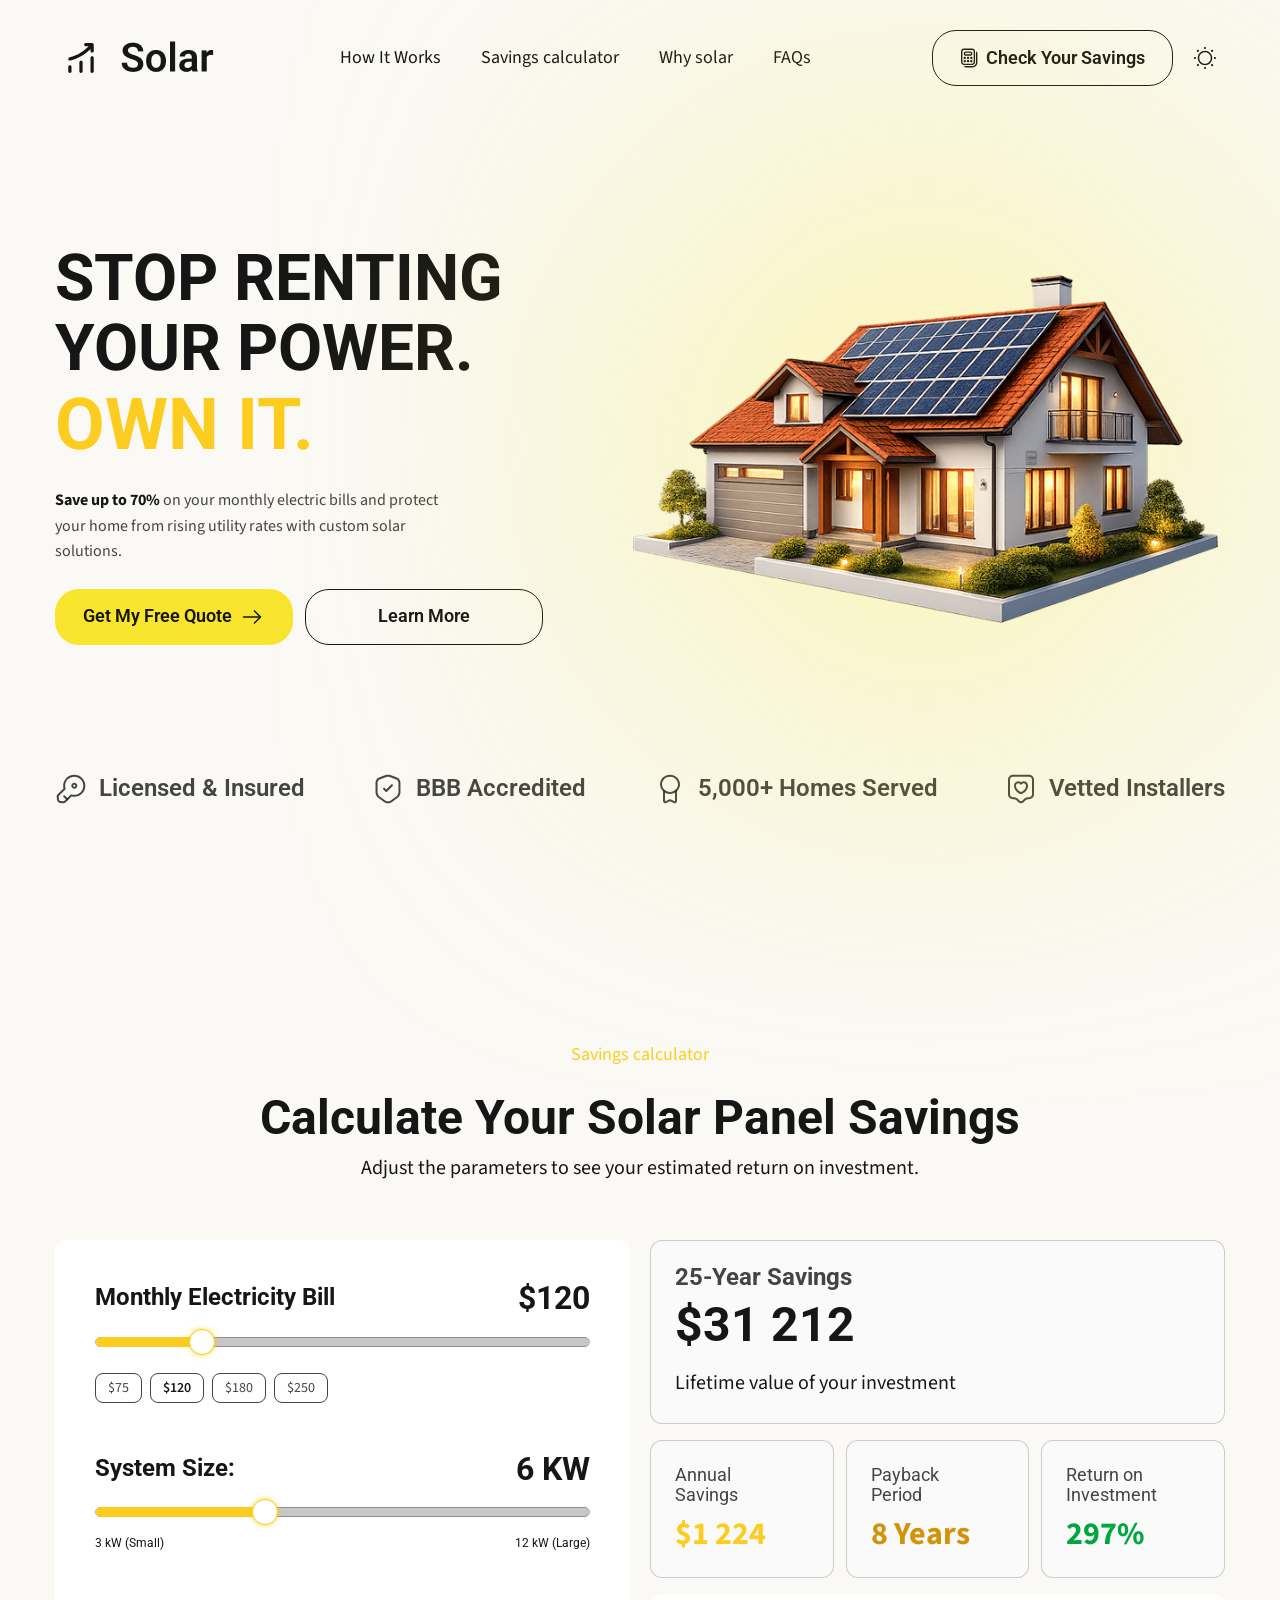
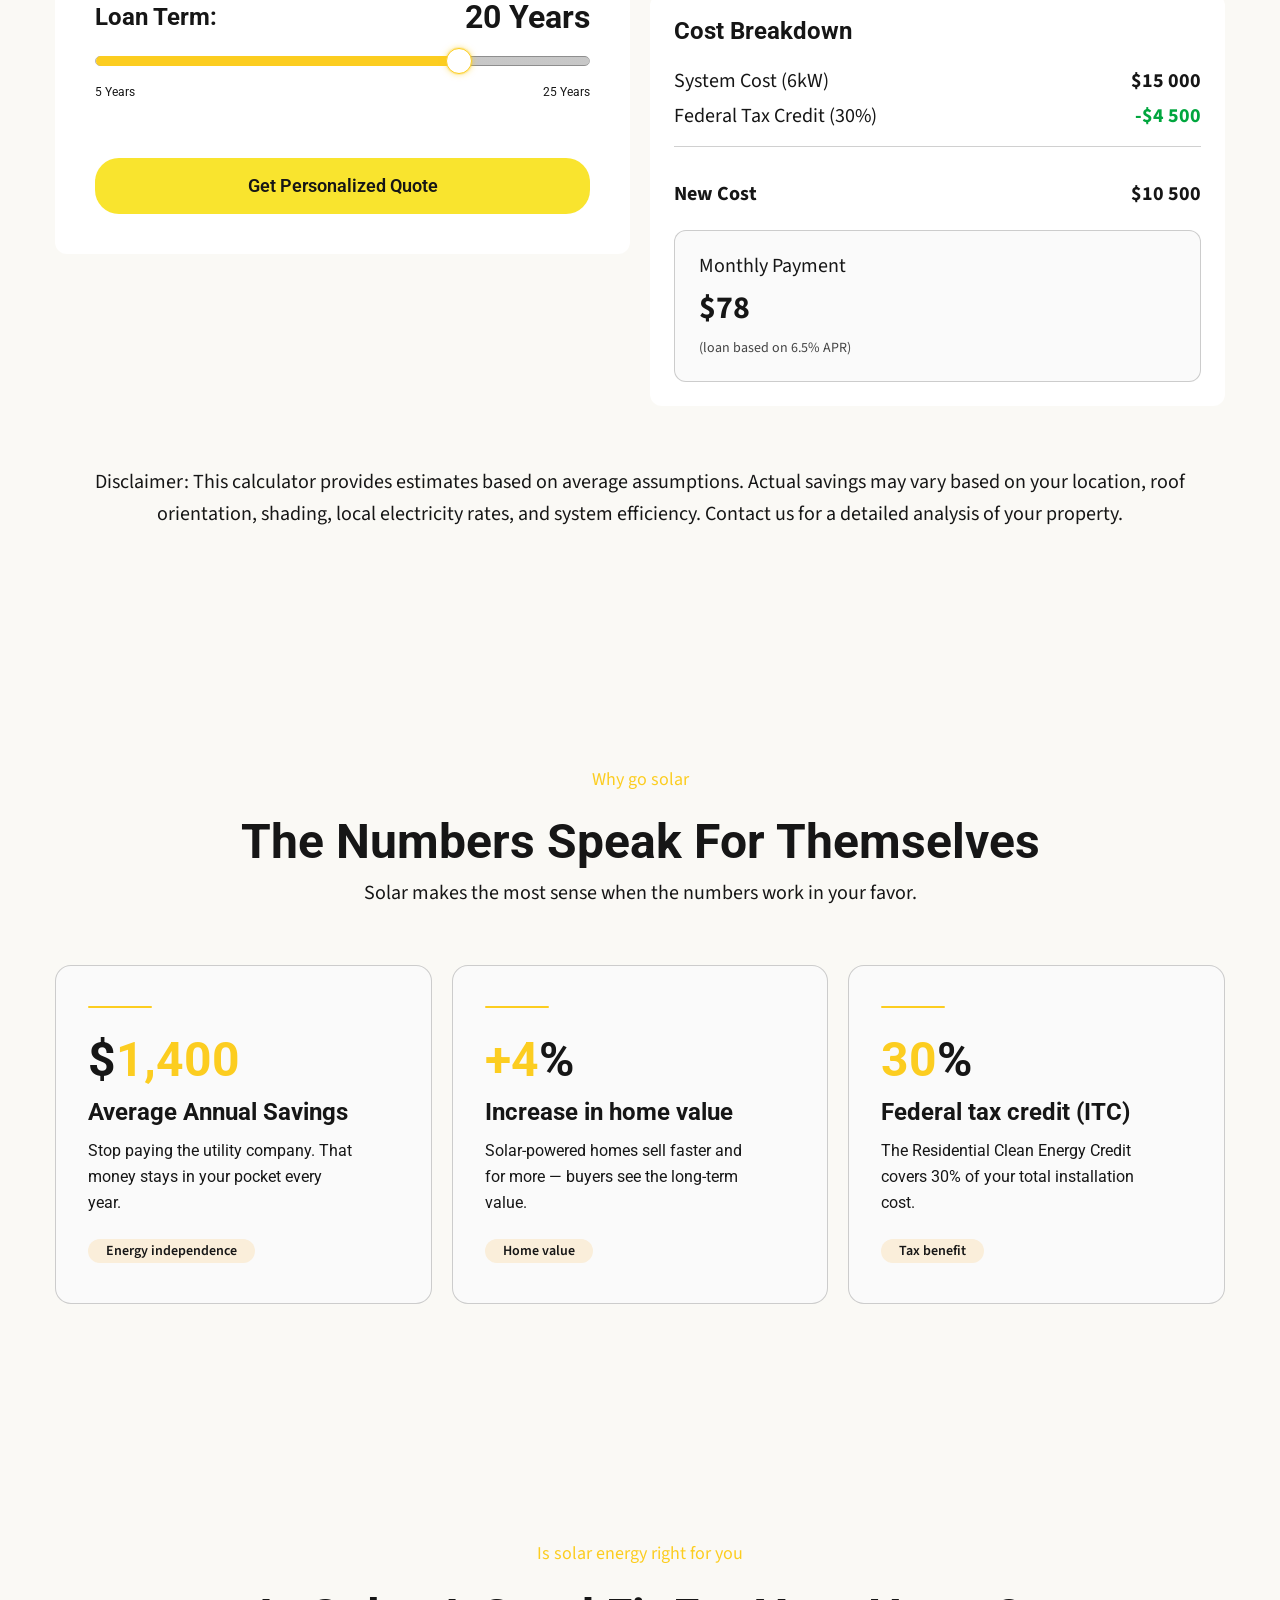
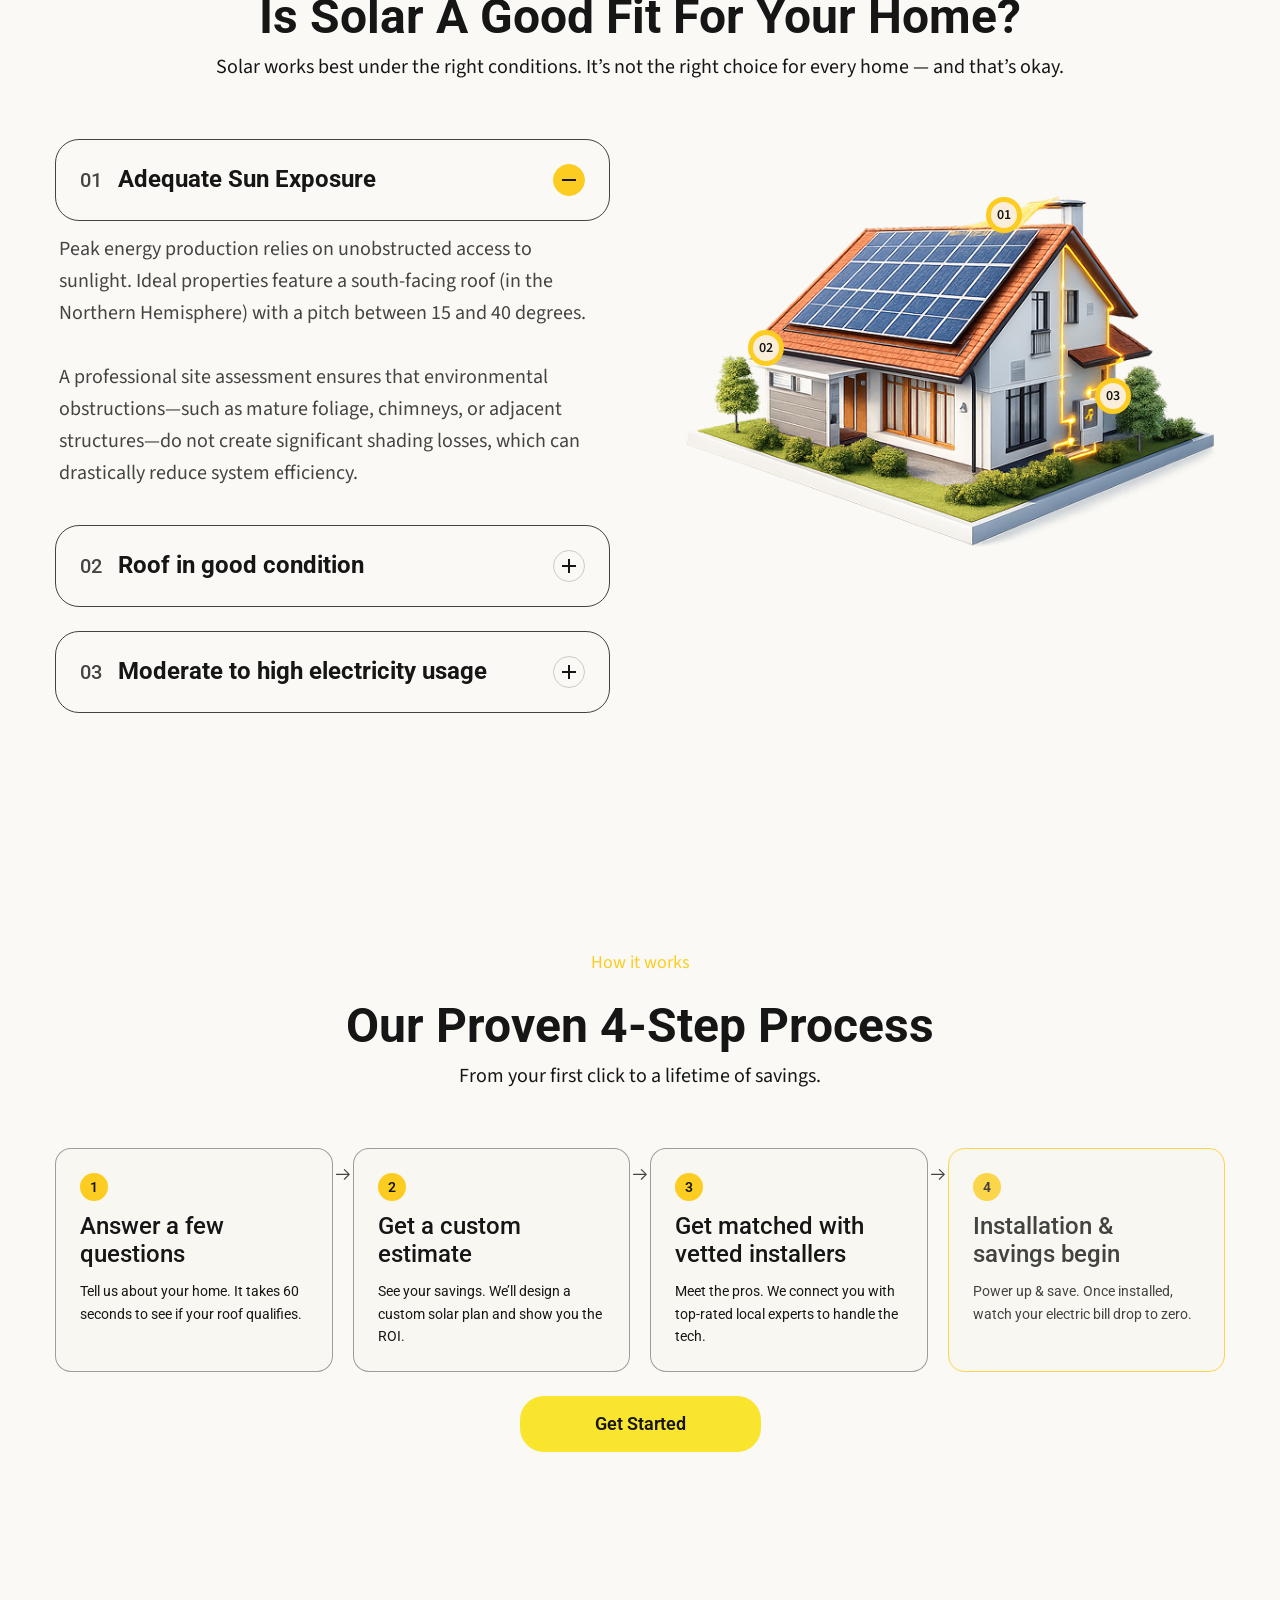
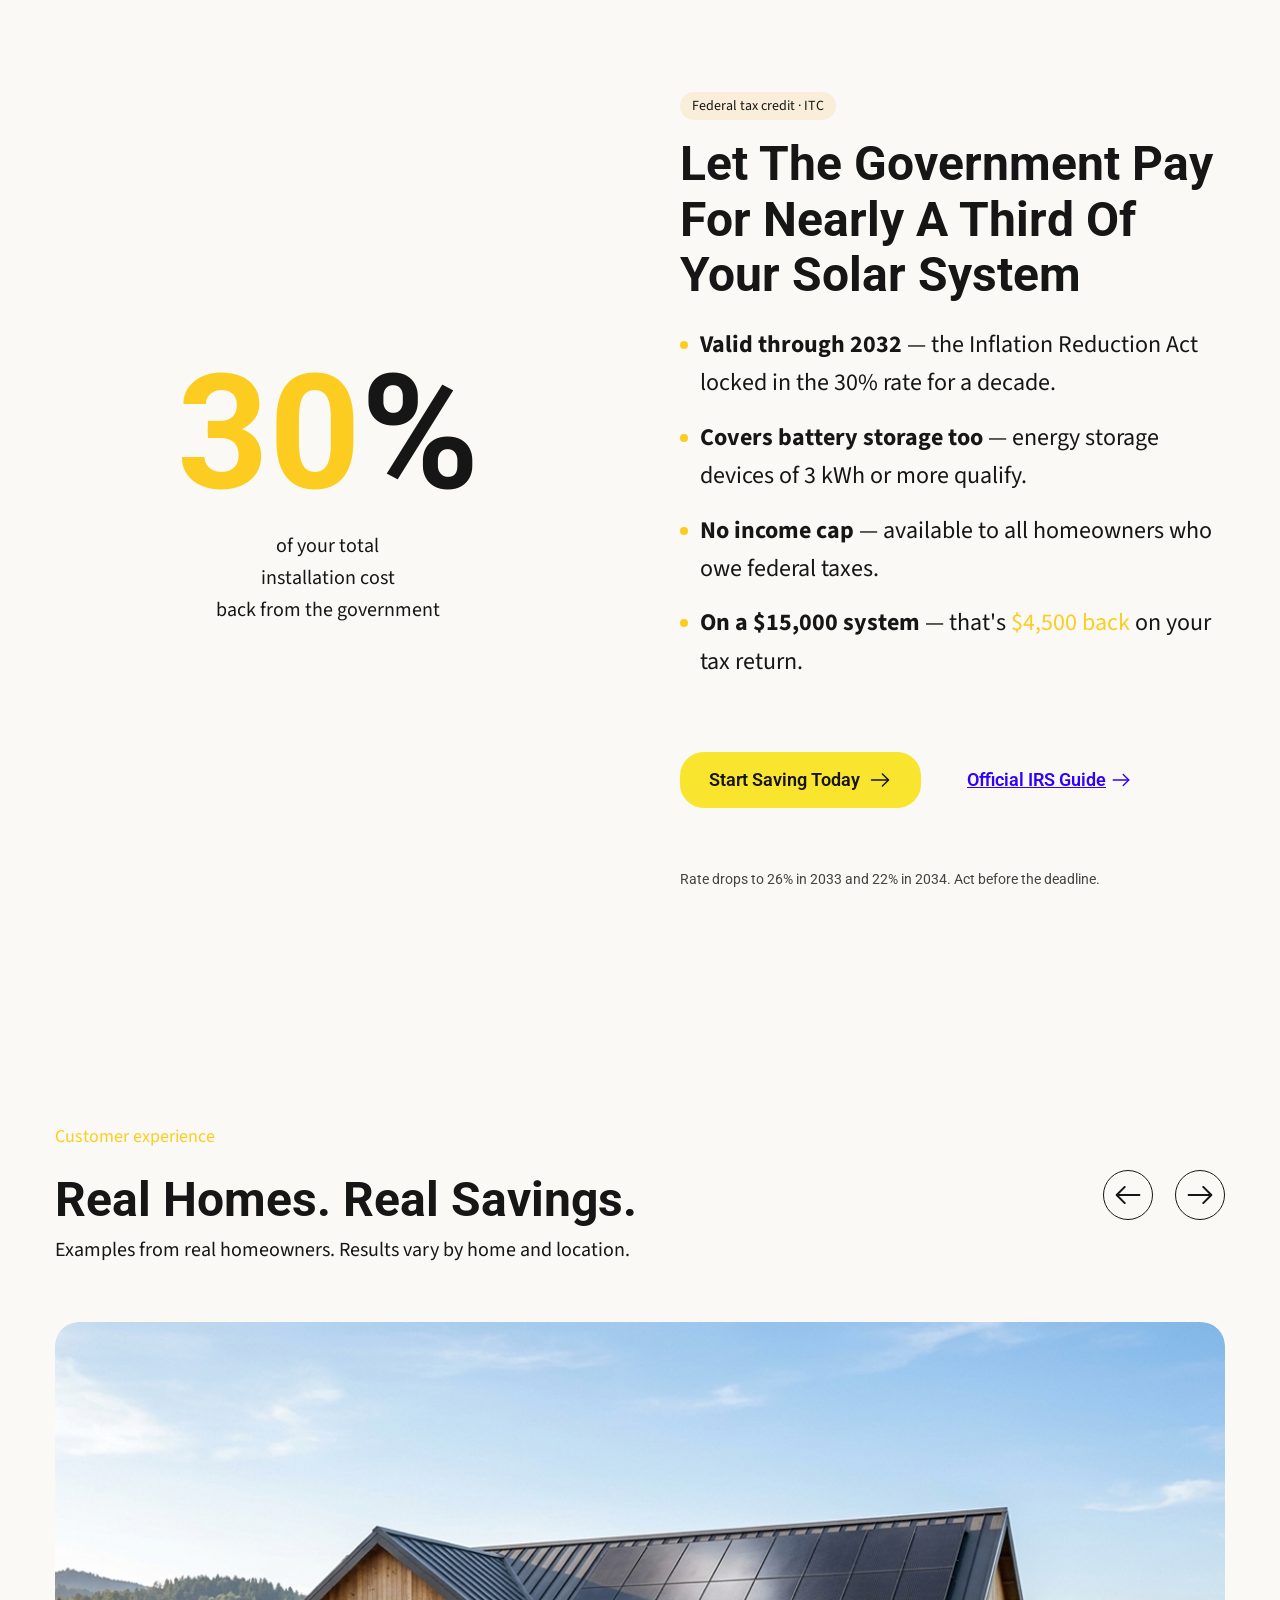
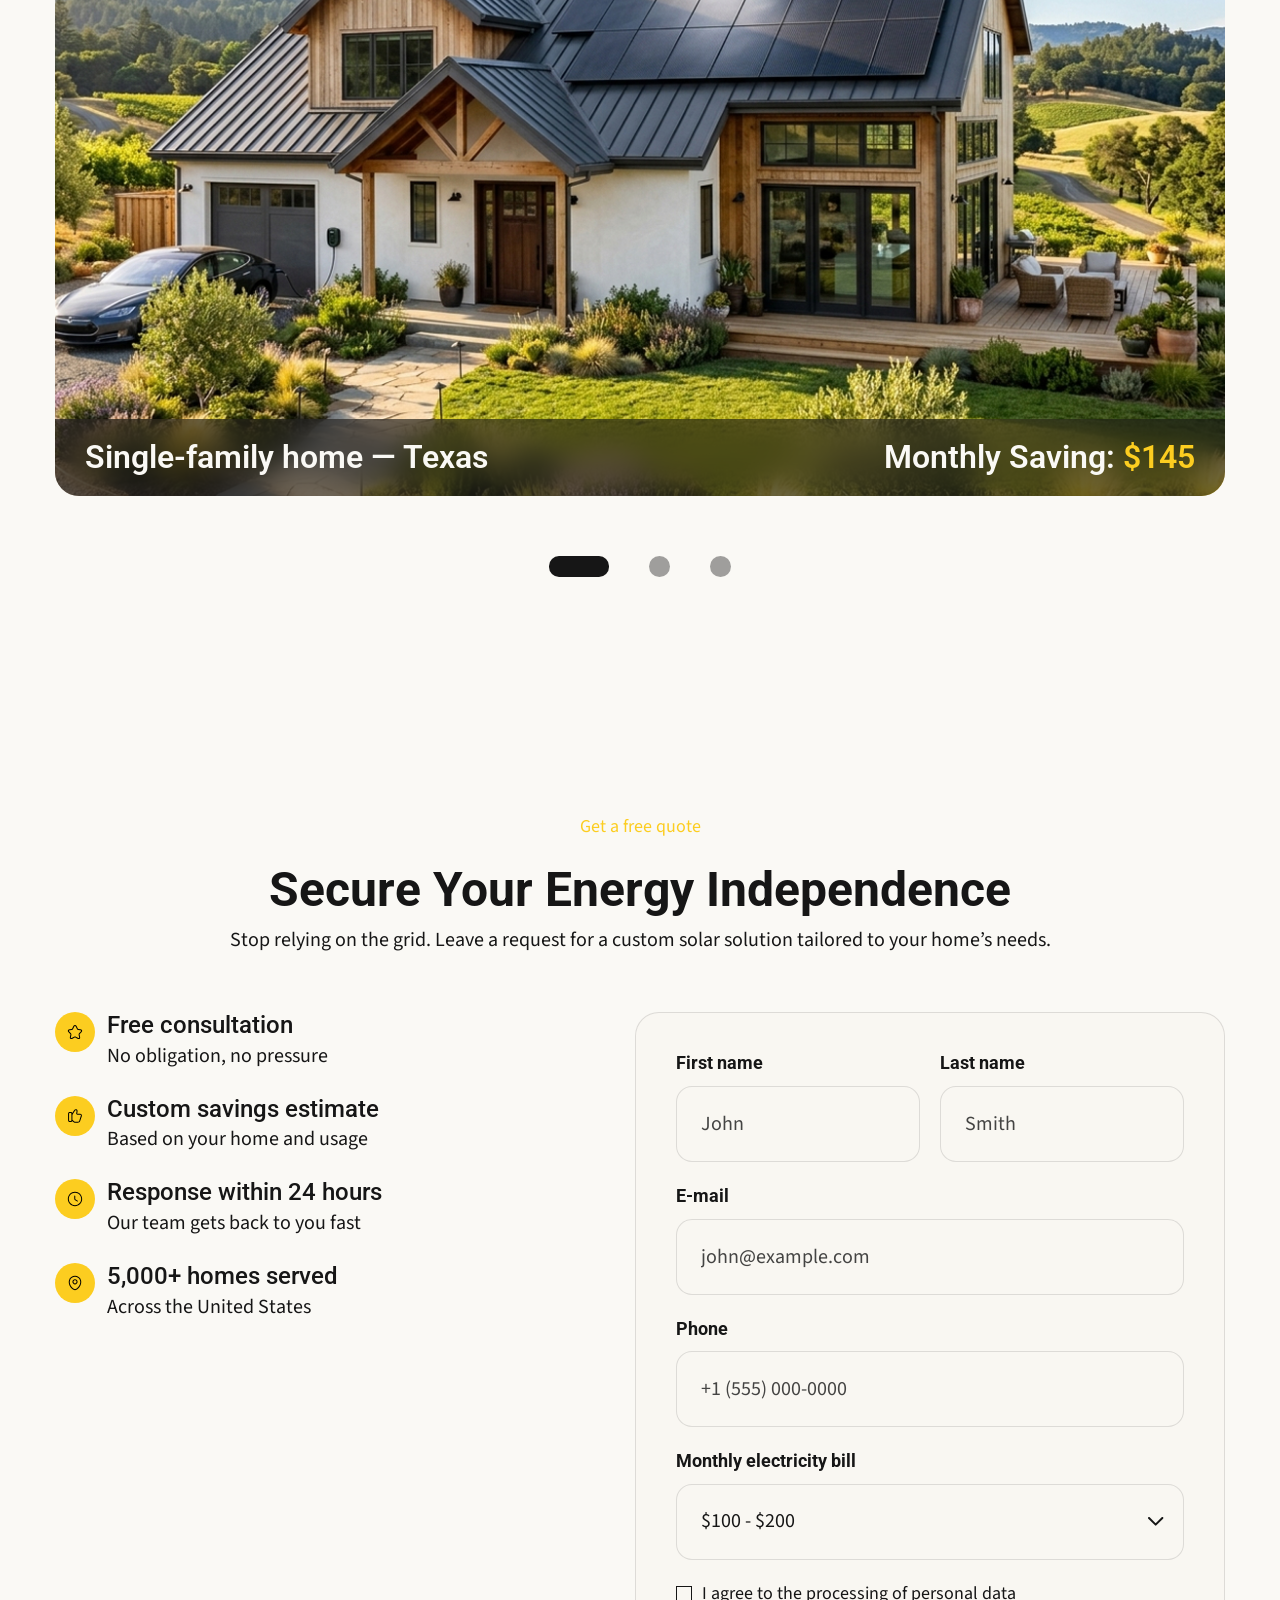
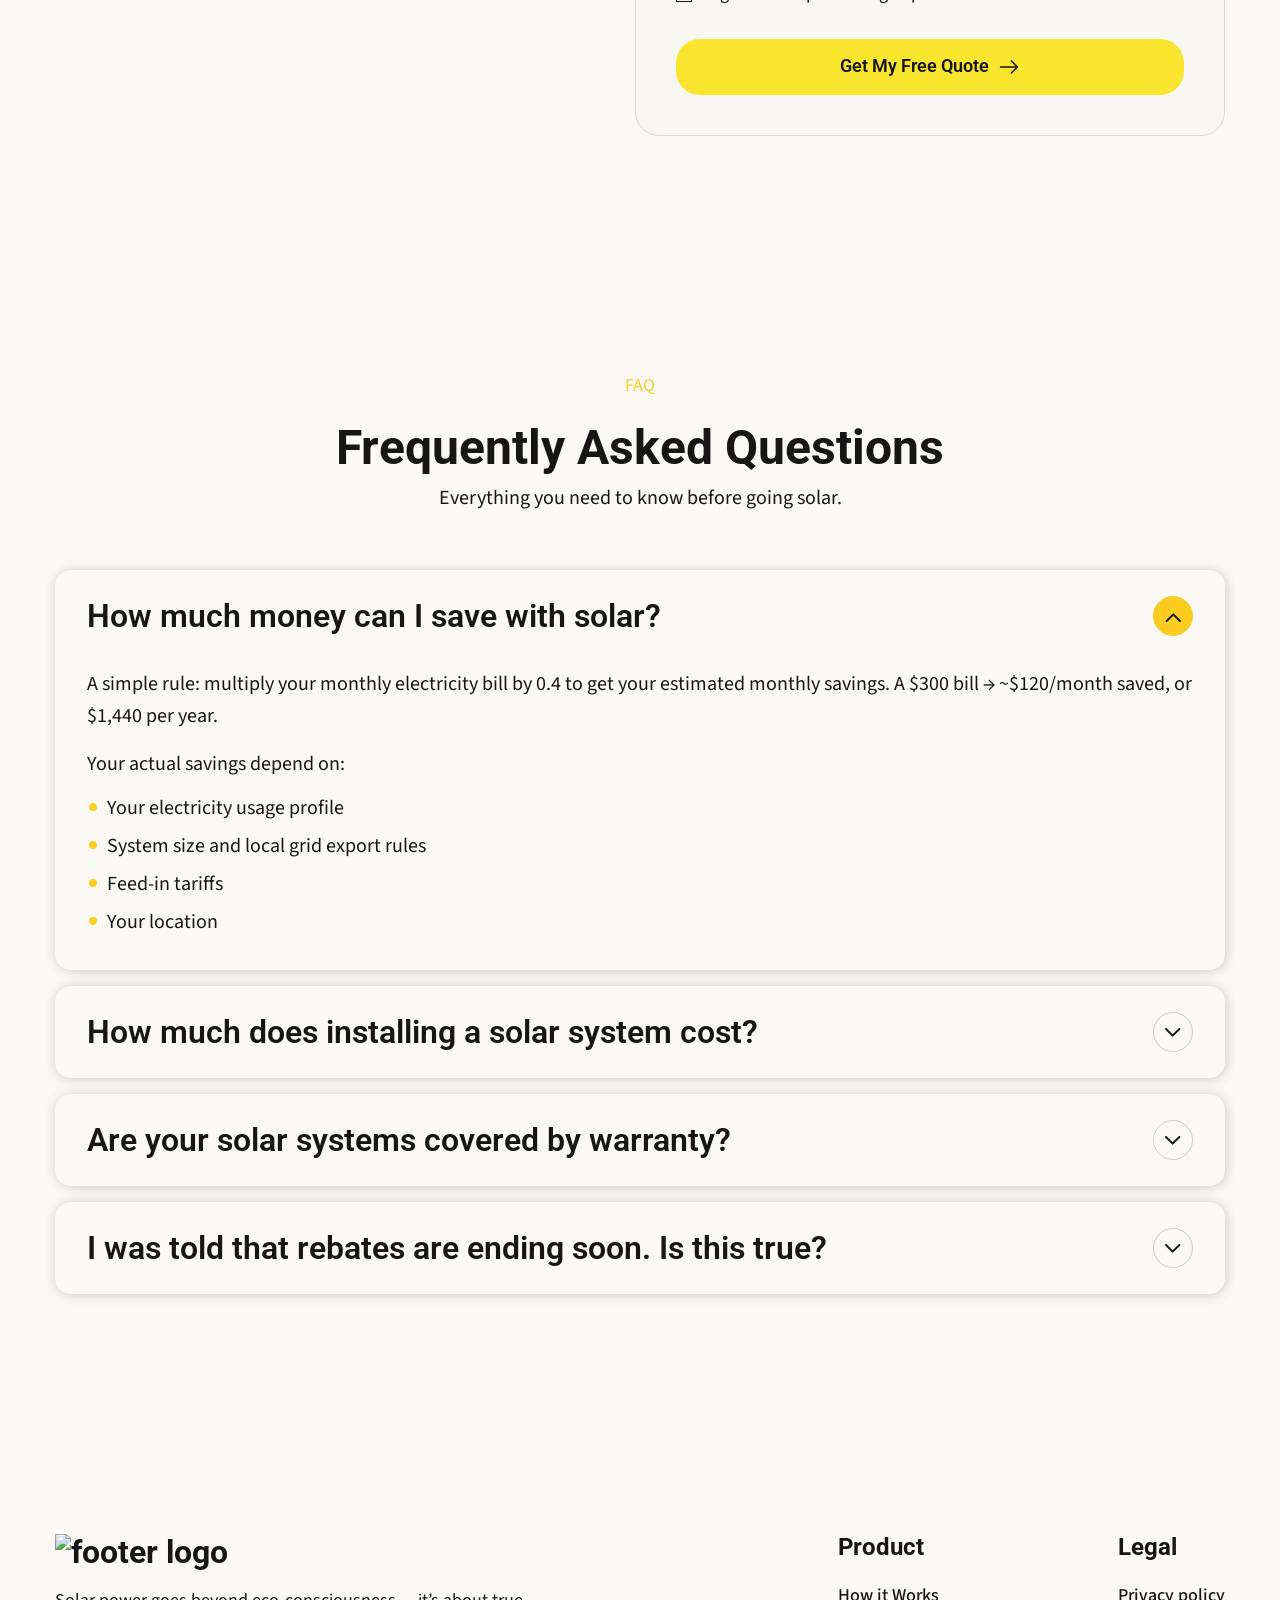
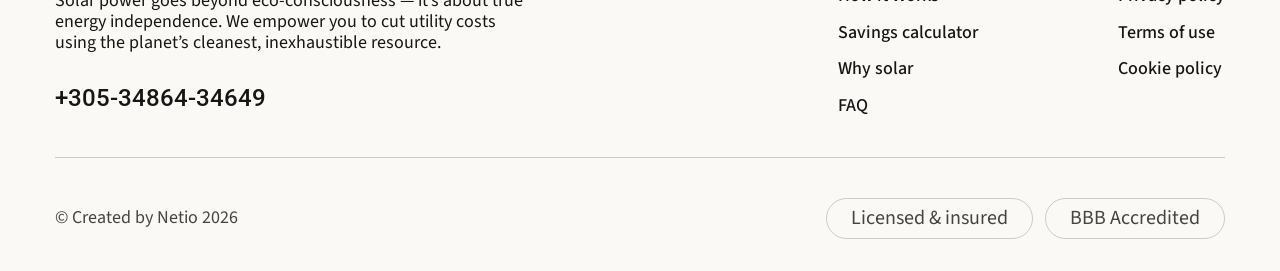
==== commit 120a3700: "fixed logo" ====
--- a/index.html
+++ b/index.html
@@ -25,7 +25,7 @@
         <header>
             <div class="container header-container">
                 <a href="./index.html">
-                    <img src="./assets/images/logo.svg" alt="logo" class="header__logo"> 
+                    <img src="./assets/images/logo.png" alt="logo" class="header__logo"> 
                 </a>
                 <nav class="header__nav" id="main-nav" aria-label="Main navigation">
                     <div class="mobile-menu__top">
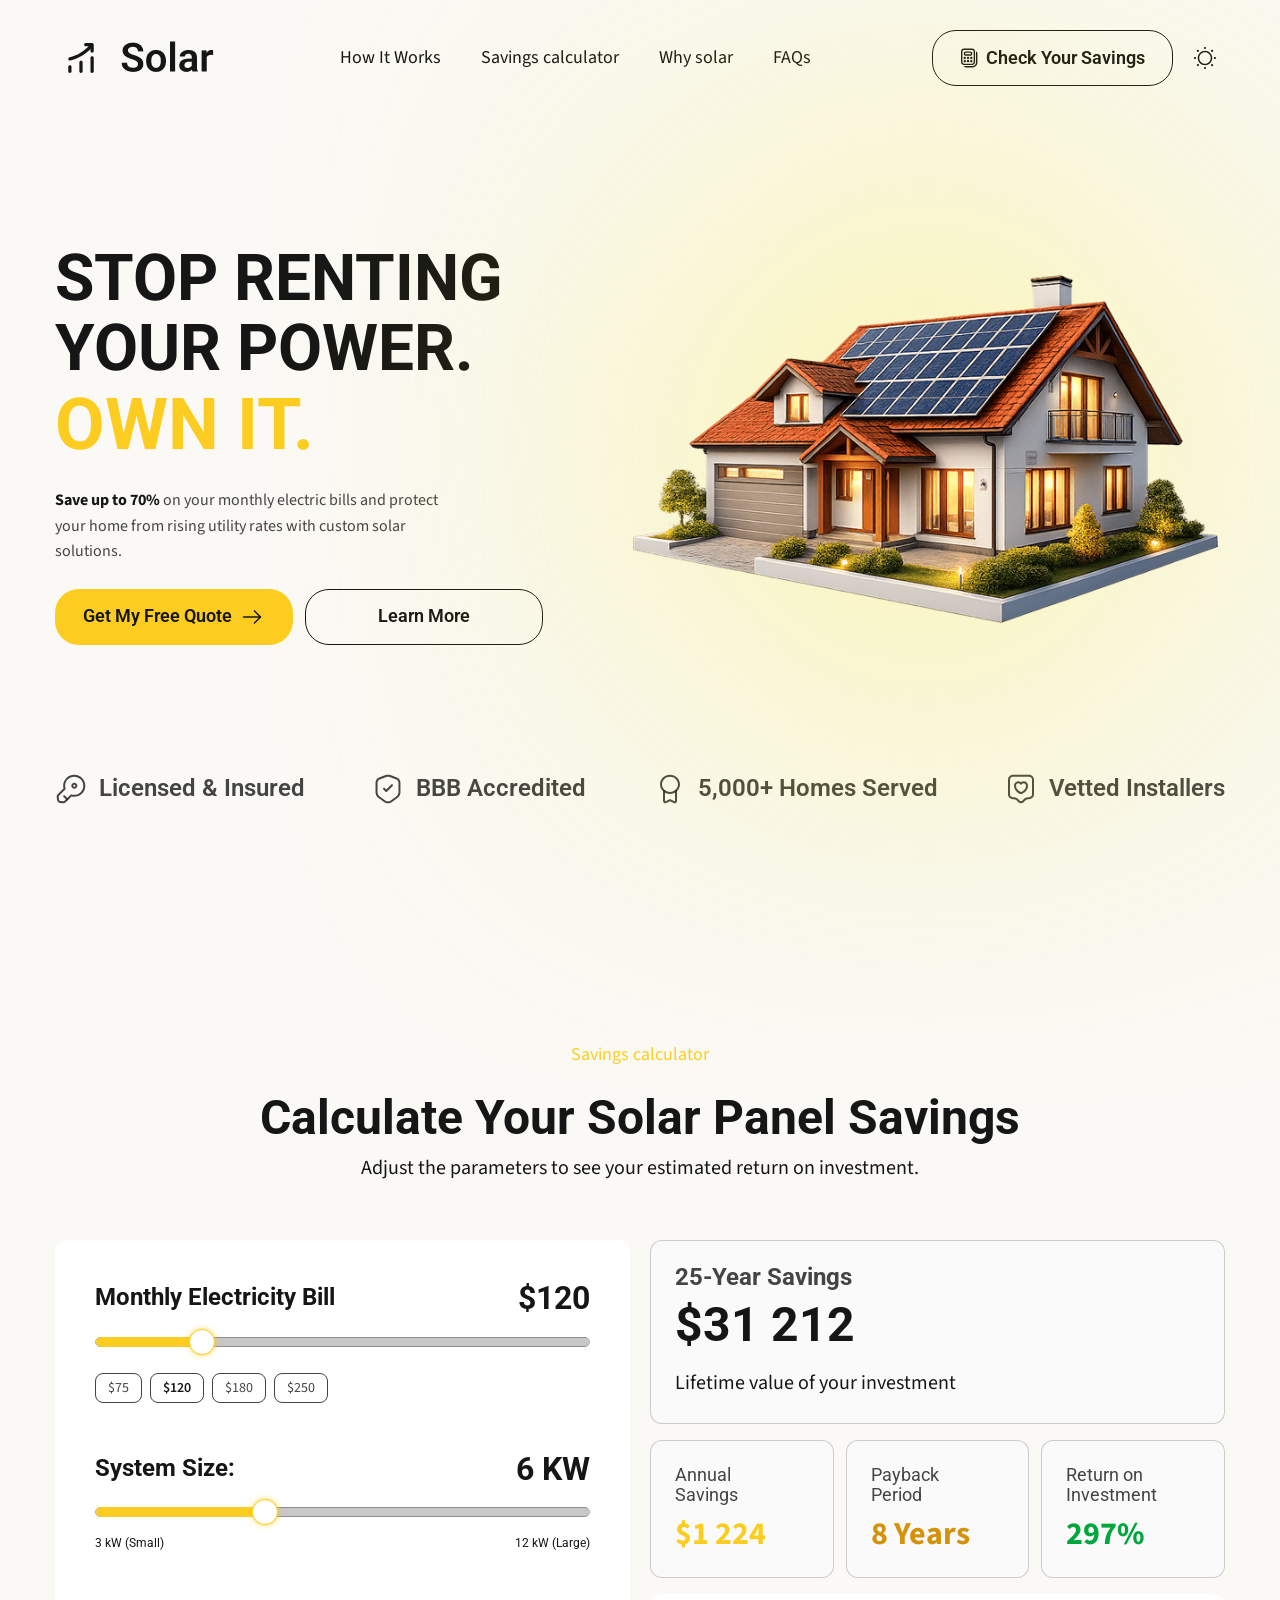
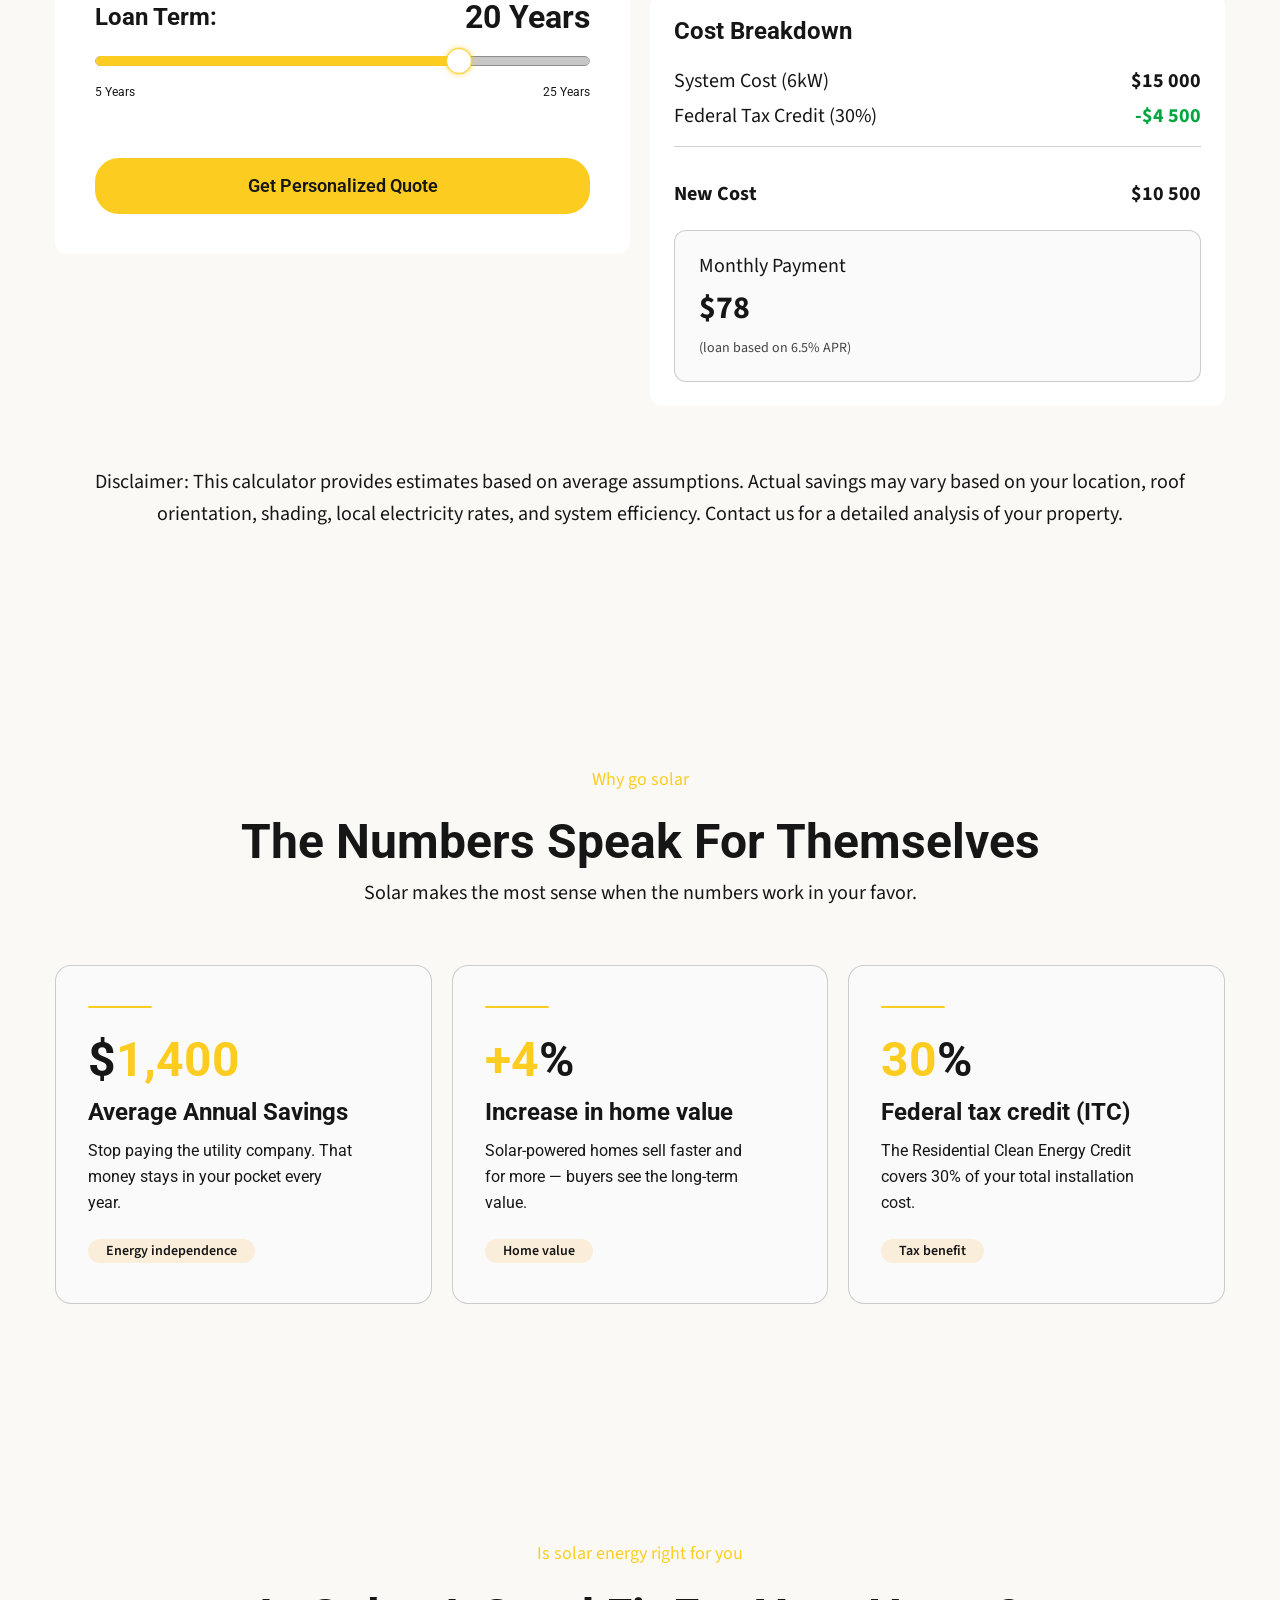
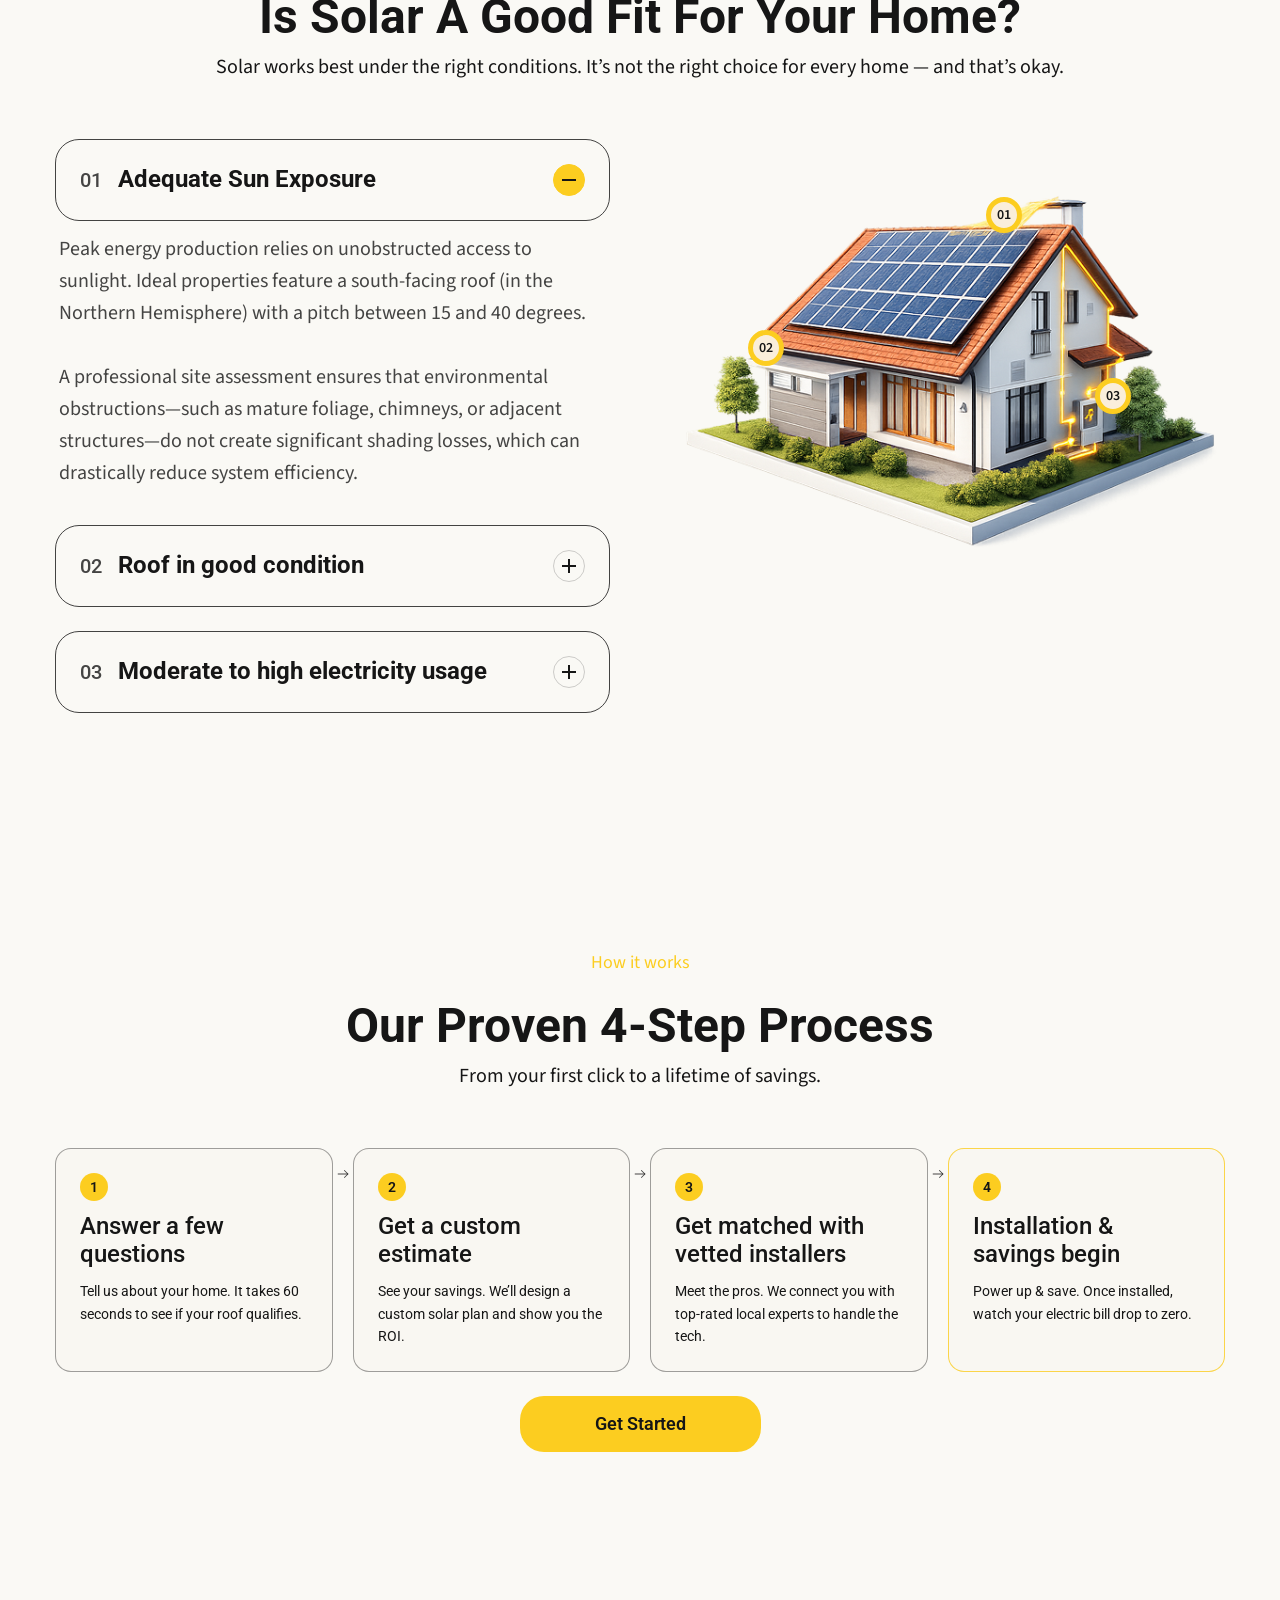
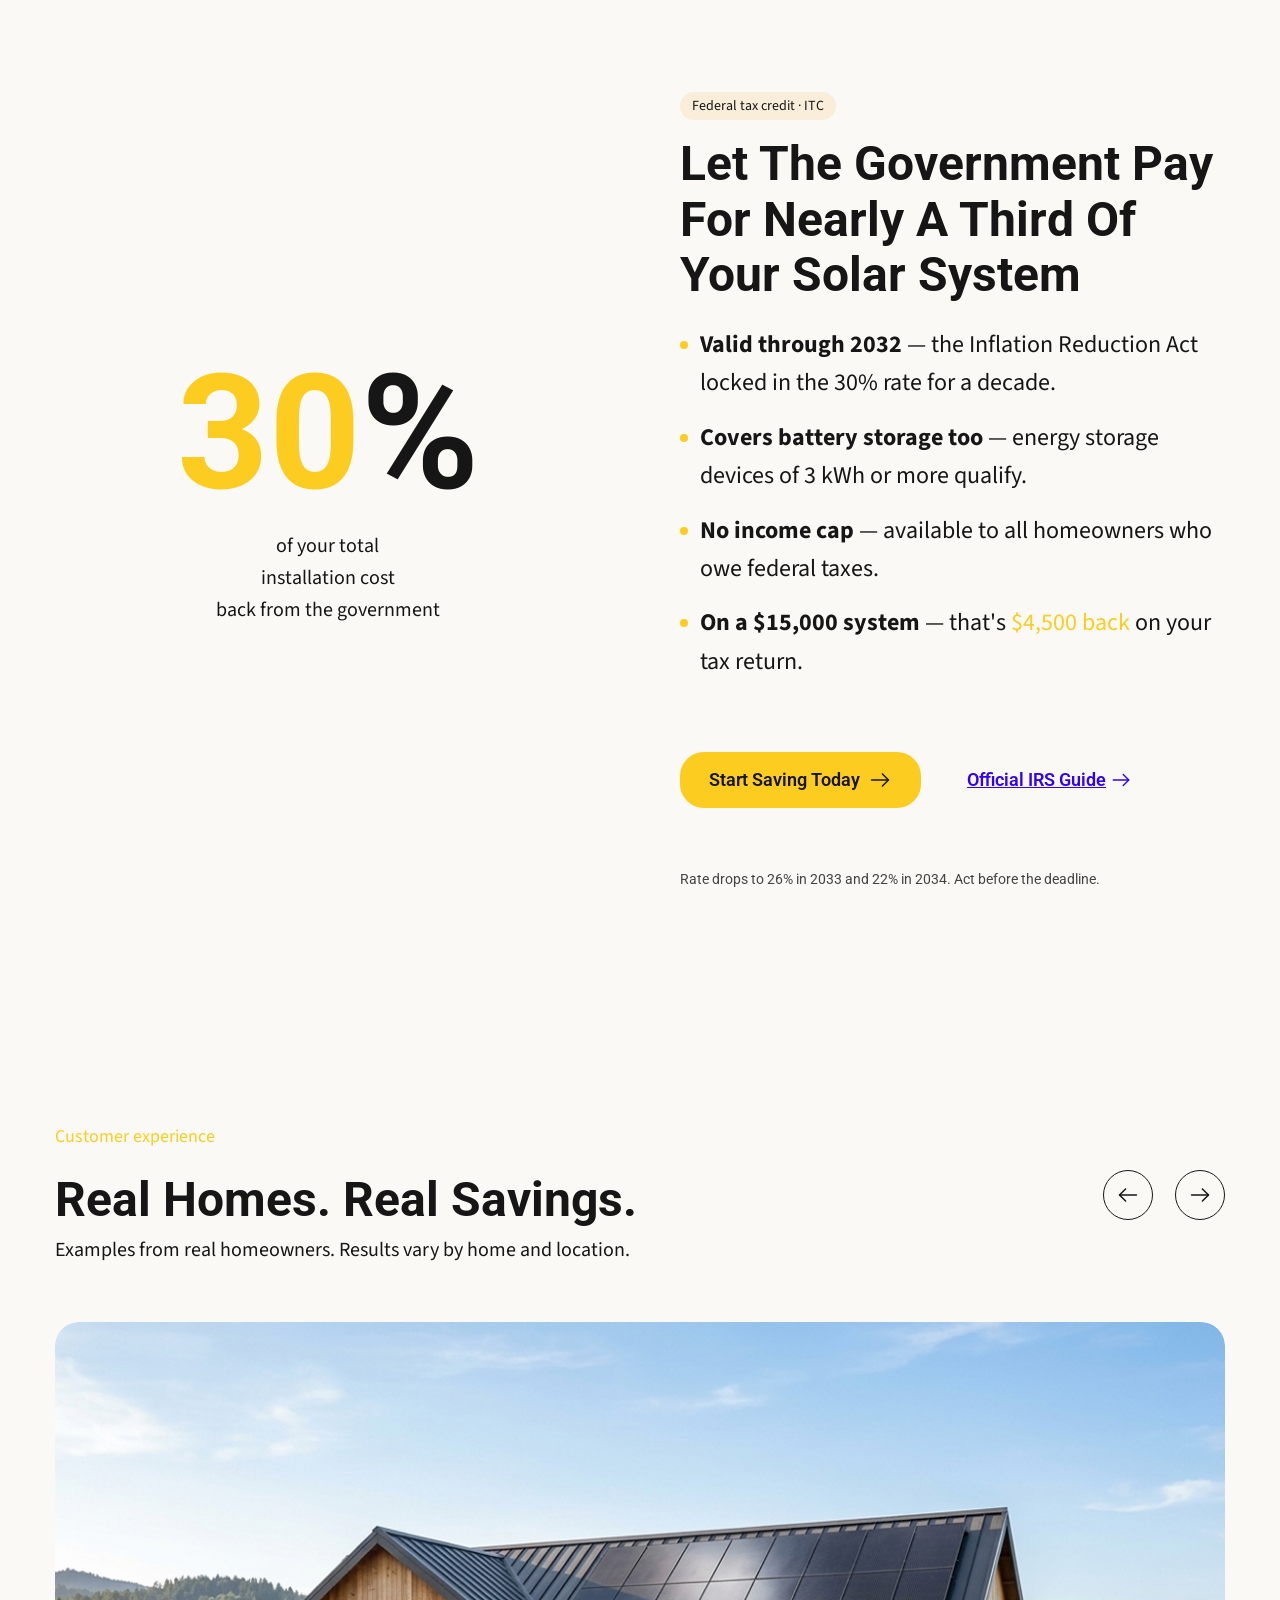
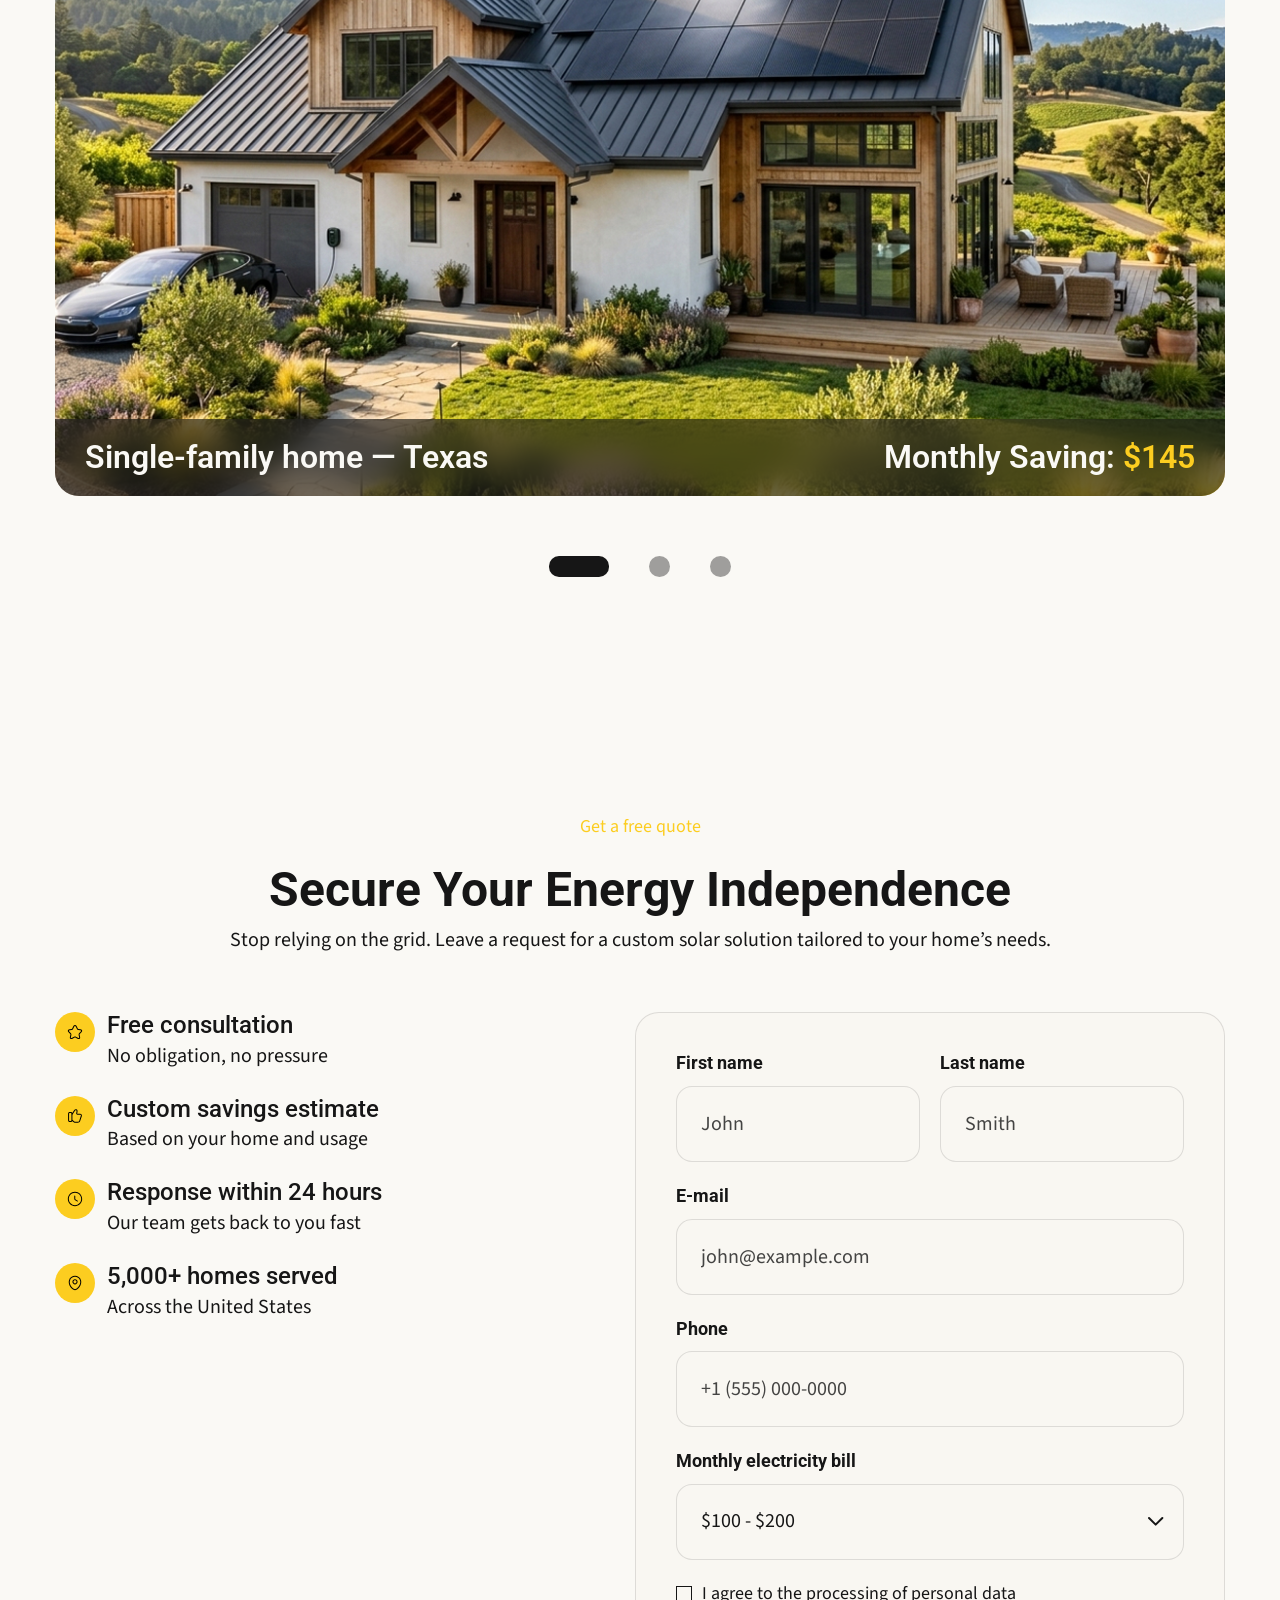
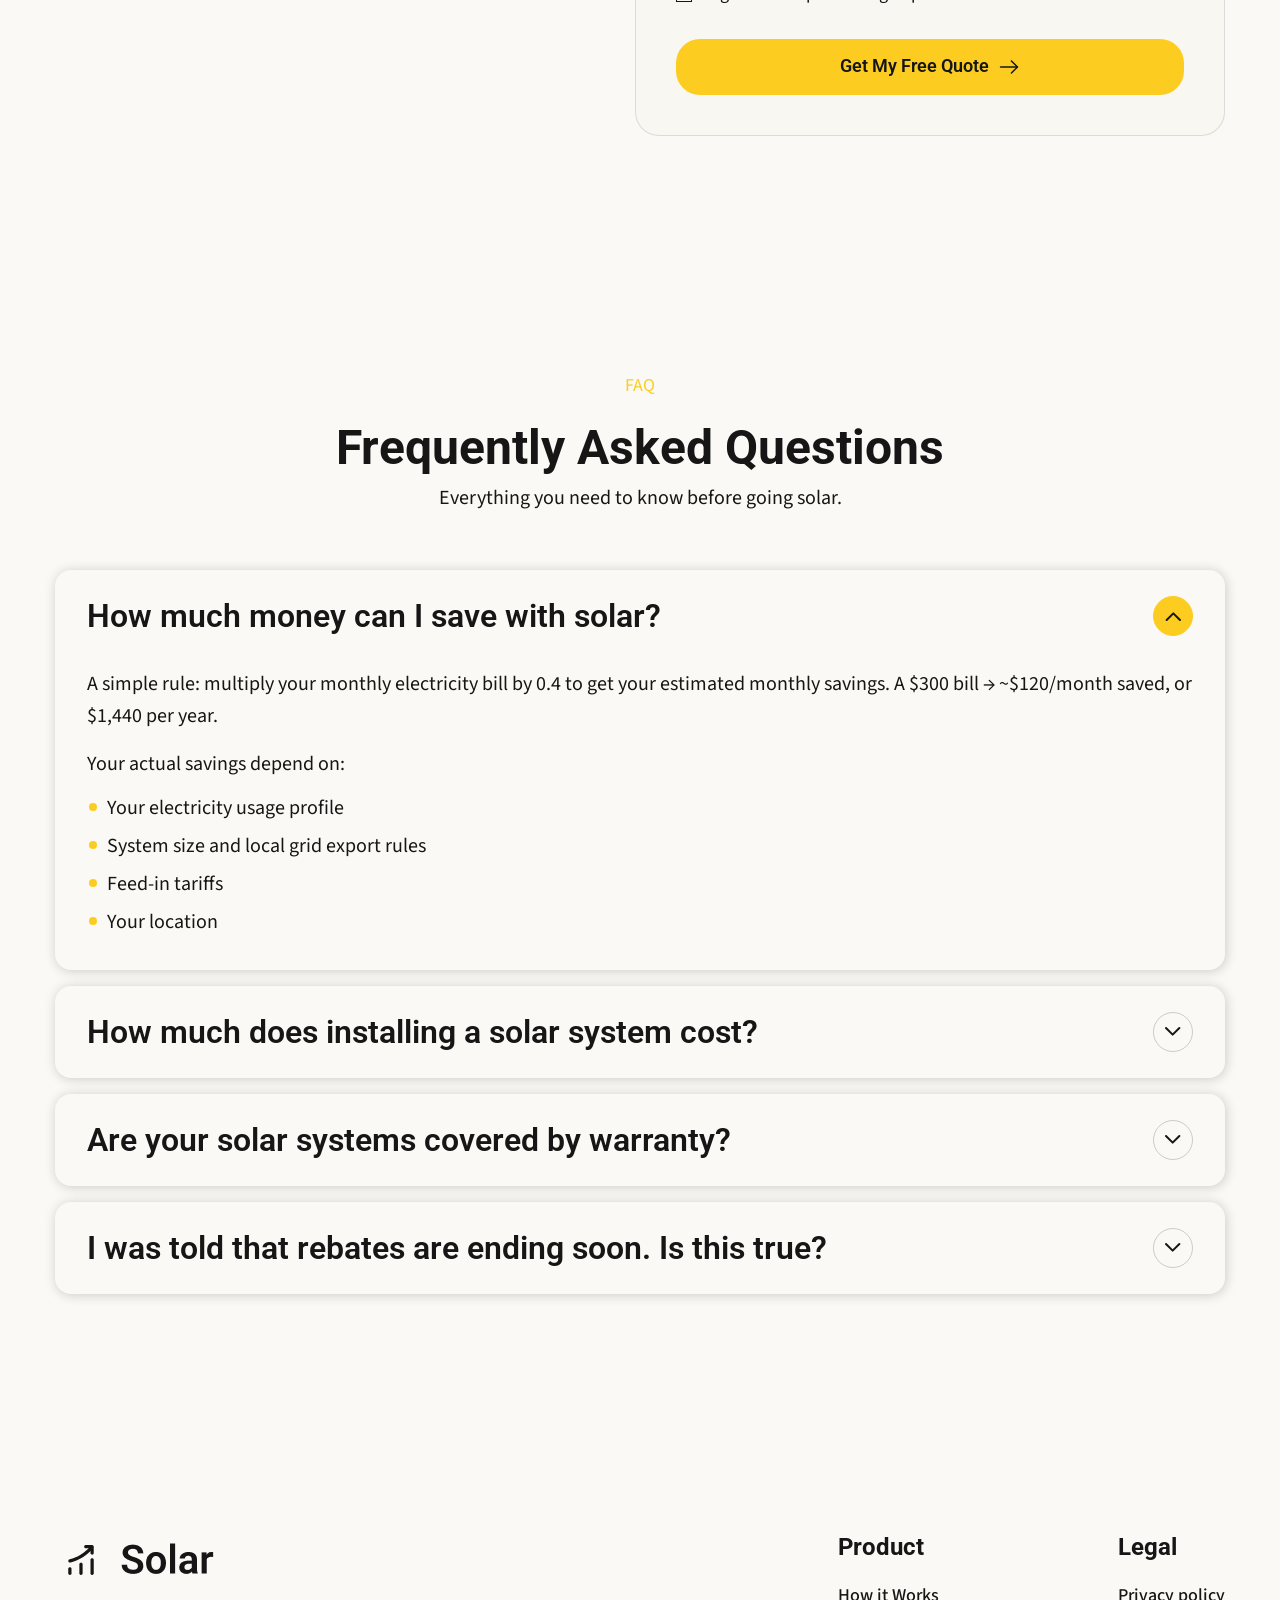
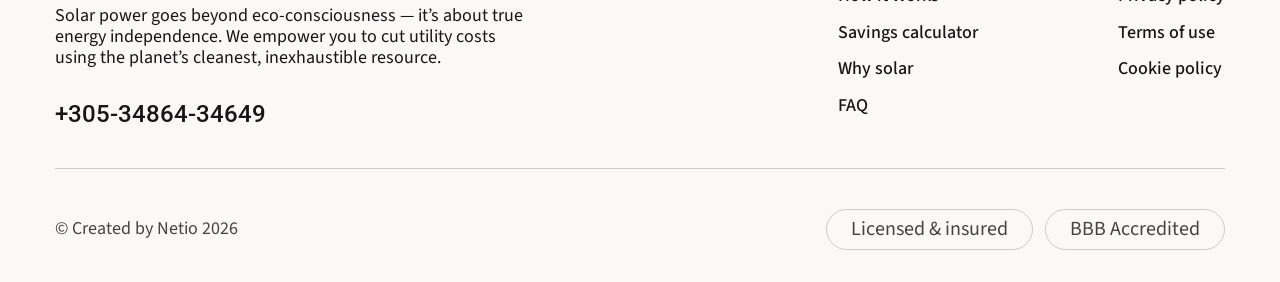
==== commit 5ae7d171: "added adaptive styles" ====
--- a/index.html
+++ b/index.html
@@ -30,7 +30,7 @@
                 <nav class="header__nav" id="main-nav" aria-label="Main navigation">
                     <div class="mobile-menu__top">
                         <a href="./index.html">
-                            <img src="./assets/images/logo.svg" alt="logo" class="header__logo">
+                            <img src="./assets/images/logo.png" alt="logo" class="header__logo">
                         </a>
                         <button class="menu-toggle menu-toggle--close" type="button" aria-label="Close menu">
                             <span></span>
@@ -349,16 +349,31 @@
                             <div class="step__num">1</div>
                             <h3>Answer a few questions</h3>
                             <p><span>Tell us about your home.</span> It takes 60 seconds to see if your roof qualifies.</p>
+                            <span class="step__arrow" aria-hidden="true">
+                                <svg>
+                                    <use href="./assets/images/symbol-defs.svg#icon-arrow"></use>
+                                </svg>
+                            </span>
                         </li>
                         <li class="step">
                             <div class="step__num">2</div>
                             <h3>Get a custom estimate</h3>
                             <p><span>See your savings.</span> We’ll design a custom solar plan and show you the ROI.</p>
+                            <span class="step__arrow" aria-hidden="true">
+                                <svg>
+                                    <use href="./assets/images/symbol-defs.svg#icon-arrow"></use>
+                                </svg>
+                            </span>
                         </li>
                         <li class="step">
                             <div class="step__num">3</div>
                             <h3>Get matched with vetted installers</h3>
                             <p><span>Meet the pros.</span> We connect you with top-rated local experts to handle the tech.</p>
+                            <span class="step__arrow" aria-hidden="true">
+                                <svg>
+                                    <use href="./assets/images/symbol-defs.svg#icon-arrow"></use>
+                                </svg>
+                            </span>
                         </li>
                         <li class="step step--active">
                             <div class="step__num">4</div>
@@ -564,10 +579,19 @@
                                     <option>$200 - $300</option>
                                     <option>$300 - $400</option>
                                 </select>
+                                <span class="select-arrow" aria-hidden="true">
+                                    <svg>
+                                        <use href="./assets/images/symbol-defs.svg#icon-input-arrow"></use>
+                                    </svg>
+                                </span>
                             </label>
                             <label for="tick" class="checkbox">
                                 <input id="tick" name="tick" type="checkbox">
-                                <span class="checkbox__box"></span>
+                                <span class="checkbox__box">
+                                    <svg>
+                                        <use href="./assets/images/symbol-defs.svg#icon-tick"></use>
+                                    </svg>
+                                </span>
                                 I agree to the processing of personal data
                             </label>
                             <button class="primary-btn full">Get My Free Quote 
@@ -597,7 +621,11 @@
                         <div class="faq-item active">
                             <button class="faq-header">
                                 <span>How much money can I save with solar?</span>
-                                <span class="faq-icon"></span>
+                                <span class="faq-icon">
+                                    <svg>
+                                        <use href="./assets/images/symbol-defs.svg#icon-input-arrow"></use>
+                                    </svg>
+                                </span>
                             </button>
                             <div class="faq-content">
                                 <p>
@@ -617,7 +645,11 @@
                         <div class="faq-item">
                             <button class="faq-header">
                                 <span>How much does installing a solar system cost?</span>
-                                <span class="faq-icon"></span>
+                                <span class="faq-icon">
+                                    <svg>
+                                        <use href="./assets/images/symbol-defs.svg#icon-input-arrow"></use>
+                                    </svg>
+                                </span>
                             </button>
                             <div class="faq-content">
                                 <p>
@@ -635,7 +667,11 @@
                         <div class="faq-item">
                             <button class="faq-header">
                                 <span>Are your solar systems covered by warranty?</span>
-                                <span class="faq-icon"></span>
+                                <span class="faq-icon">
+                                    <svg>
+                                        <use href="./assets/images/symbol-defs.svg#icon-input-arrow"></use>
+                                    </svg>
+                                </span>
                             </button>
                             <div class="faq-content">
                                 <p>
@@ -653,7 +689,11 @@
                         <div class="faq-item">
                             <button class="faq-header">
                                 <span>I was told that rebates are ending soon. Is this true?</span>
-                                <span class="faq-icon"></span>
+                                <span class="faq-icon">
+                                    <svg>
+                                        <use href="./assets/images/symbol-defs.svg#icon-input-arrow"></use>
+                                    </svg>
+                                </span>
                             </button>
                             <div class="faq-content">
                                 <p>
@@ -679,7 +719,7 @@
                 <div class="footer-top">
                     <div class="footer-info">
                         <a href="#" class="footer-logo">
-                            <img src="./assets/images/logo.svg" alt="footer logo">
+                            <img src="./assets/images/logo.png" alt="footer logo">
                             <!-- <span>Solar</span> -->
                         </a>
                         <p class="footer-text">
@@ -695,7 +735,7 @@
                         <div class="footer-column">
                             <h4>Product</h4>
                             <a href="#">How it Works</a>
-                            <a href="#">Savings calculator</a>
+                            <a href="#">Savings calculator</a>  
                             <a href="#">Why solar</a>
                             <a href="#">FAQ</a>
                         </div>
--- a/css/styles.css
+++ b/css/styles.css
@@ -36,6 +36,7 @@
     --font-secondary: "Source Sans 3", sans-serif;
 
     --color-accent: #FCCD20;
+    --color-accent-80: #FCCD20CC;
 
     --logo-width: 164px;
     --color-green: #00A63E;
@@ -86,7 +87,7 @@
     --secondary-btn-hover: #FCCD20;
     --secondary-btn-pressed: #FCCD2033;
     --secondary-btn-pressed-border: 1px solid #FCCD20CC;
-    /* --color-ghost:#F7FF0014; */
+  
 
 
     --main-img-bg:radial-gradient(
@@ -95,6 +96,10 @@
         rgba(247, 255, 0, 1) 100%,
         transparent 12%
     );
+
+    --shadow-why-go-solar-hover: 0px 0px 12px 0px #FCCD201F;
+    --why-go-solar-border: 1px solid #16161633;
+
 
     --toggle-hover-bg: #FCCD201A;
     --toggle-hover-border: 1px solid #FCCD203D;
@@ -142,6 +147,9 @@
 
     --main-img-bg: none;
 
+    --shadow-why-go-solar-hover: 0px 0px 12px 0px #FCCD201F;
+    --why-go-solar-border: none;
+
     --toggle-hover-bg: #F9F7F266;
     --toggle-hover-border: 1px solid #F3F3F333;
     --toggle-pressed-bg: #F9F7F299;
@@ -155,6 +163,23 @@
     max-width: 1200px;
     margin: 0 auto;
     padding: 0 15px;
+}
+
+/* Desktop large */
+@media (max-width: 1440px) {
+    .container {
+        max-width: 1200px;
+    }
+}
+
+/* Laptop */
+@media (max-width: 1200px) {
+    .container {
+        max-width: 100%;
+        padding-left: 32px;
+        padding-right: 32px;
+    }
+
 }
 
 .caption-h1{
@@ -189,6 +214,17 @@
 
 .section__header{
     text-align: center;
+}
+
+/* Laptop */
+@media (max-width: 1200px) {
+    .caption-h1 {
+        font-size: 56px;
+    }
+
+    .caption-h2 {
+        font-size: 42px;
+    }
 }
 
 .primary-btn, .secondary-btn{
@@ -210,10 +246,8 @@
 .primary-btn{
     --btn-x: 50%;
     --btn-y: 50%;
-    --btn-glow-size: 0px;
-    background:
-        radial-gradient(circle var(--btn-glow-size) at var(--btn-x) var(--btn-y), var(--button-hover) 0%, rgba(247, 254, 61, 0.95) 35%, rgba(247, 254, 61, 0.75) 58%, rgba(247, 254, 61, 0.45) 72%),
-        var(--color-accent);
+    background-color: var(--color-accent);
+    background-image: none;
     background-position: center;
     border: none;
     color: var(--primary-text-color-btn);
@@ -221,7 +255,7 @@
 }
 
 .primary-btn:hover{
-    --btn-glow-size: 150px;
+    background-image: radial-gradient(circle 150px at var(--btn-x) var(--btn-y), var(--button-hover) 0%, rgba(247, 254, 61, 0.8) 36%, rgba(247, 254, 61, 0.35) 58%, transparent 72%);
 }
 
 .primary-btn:active{
@@ -253,7 +287,6 @@
     color: var(--primary-text-color-btn);
 }
 
-
 .primary-btn svg{
     width: 24px;
     height: 24px;
@@ -361,6 +394,26 @@
 
 body.dark .theme-toggle svg{
     transform: rotate(360deg);
+}
+
+/* Laptop */
+@media (max-width: 1200px) {
+    :root{
+        --logo-width: 138px;
+    }
+
+    .header__list-menu{
+        gap: 24px;
+    }
+
+    .list-menu-link{
+        font-size: 16px;
+    }
+
+    .header__buttons .secondary-btn{
+        width: 210px;
+        font-size: 15px;
+    }
 }
 
 .menu-toggle{
@@ -411,7 +464,8 @@
     transform: rotate(-45deg);
 }
 
-@media (max-width: 1024px) {
+/* Tablet horizontal */
+@media (max-width: 992px) {
     :root{
         --logo-width: 118px;
     }
@@ -592,7 +646,27 @@
     color: var(--primary-color);
 }
 
-@media (max-width: 1024px) {
+/* Laptop */
+@media (max-width: 1200px) {
+    .hero{
+        padding-top: 72px;
+    }
+
+    .accent-title{
+        font-size: 62px;
+    }
+
+    .hero__image{
+        width: 520px;
+    }
+
+    .list-features-item{
+        font-size: 20px;
+    }
+}
+
+/* Tablet horizontal */
+@media (max-width: 992px) {
     .hero{
         padding-top: 12px;
     }
@@ -658,7 +732,8 @@
 
 
 
-@media (max-width: 600px) {
+/* Mobile */
+@media (max-width: 576px) {
     .container{
         padding-left: 28px;
         padding-right: 28px;
@@ -754,6 +829,34 @@
     }
 
     .list-features-item {
+        font-size: 18px;
+    }
+}
+
+/* Small mobile */
+@media (max-width: 400px) {
+    .container{
+        padding-left: 20px;
+        padding-right: 20px;
+    }
+
+    .header__nav{
+        padding: 24px 20px;
+    }
+
+    .caption-h1,
+    .accent-title {
+        font-size: clamp(36px, 11vw, 42px);
+    }
+
+    .hero__text{
+        font-size: 18px;
+        margin: 28px 0;
+    }
+
+    .hero__buttons .primary-btn,
+    .hero__buttons .secondary-btn{
+        height: 60px;
         font-size: 18px;
     }
 }
@@ -1034,9 +1137,19 @@
     .calculator-body {
         grid-template-columns: 1fr;
     }
-}
-
-@media (max-width: 600px) {
+
+    .left-panel,
+    .right-panel {
+        width: 100%;
+    }
+
+    .result-grid {
+        grid-template-columns: repeat(3, minmax(0, 1fr));
+    }
+}
+
+/* Mobile */
+@media (max-width: 576px) {
     .caption-h2 {
         font-size: 32px;
     }
@@ -1045,8 +1158,62 @@
         grid-template-columns: 1fr;
     }
 
+    .calculator-body {
+        gap: 16px;
+        margin-top: 40px;
+    }
+
+    .primary-card,
+    .secondary-card,
+    .left-panel,
+    .result-grid .secondary-card {
+        padding: 20px;
+    }
+
+    .left-panel {
+        gap: 36px;
+    }
+
+    .field-top {
+        align-items: flex-start;
+        flex-direction: column;
+        gap: 8px;
+    }
+
+    .field label,
+    .result-big p,
+    .right-bottom-card>p {
+        font-size: 20px;
+    }
+
+    .field-top div,
+    .result-grid .secondary-card span,
+    .monthly {
+        font-size: 28px;
+    }
+
+    .presets {
+        flex-wrap: wrap;
+    }
+
+    .presets button {
+        flex: 1 1 calc(50% - 8px);
+    }
+
     .result-big h3 {
         font-size: 28px;
+    }
+
+    .result-big small,
+    .disclaimer,
+    .row,
+    .title-monthly-payment {
+        font-size: 16px;
+    }
+
+    .disclaimer {
+        margin-top: 40px;
+        text-align: left;
     }
 }
 
@@ -1076,19 +1243,41 @@
     background: var(--item-secondary-bg);
     border-radius: 16px;
     padding: 40px 32px;
-    border: var(--card-border);
+    border: var(--why-go-solar-border);
     max-width: 387px;
     min-width: 290px;
-}
-
-@media (max-width: 900px) {
+    transition: all 0.3s ease;
+}
+
+.why-go-solar__list-item:hover{
+    border-color: var(--why-go-solar-border);
+    box-shadow: var(--shadow-why-go-solar-hover);
+}
+
+
+/* Tablet horizontal */
+@media (max-width: 992px) {
     .why-go-solar__list {
         grid-template-columns: 1fr;
+        margin-top: 48px;
     }
     .why-go-solar__list-item{
         max-width: 100%;  
-    }
-
+        min-width: 0;
+    }
+
+}
+
+/* Mobile */
+@media (max-width: 576px) {
+    .why-go-solar__list {
+        margin-top: 40px;
+        gap: 16px;
+    }
+
+    .why-go-solar__list-item {
+        padding: 28px 24px;
+    }
 }
 
 .saving-card__line {
@@ -1097,6 +1286,13 @@
     background: var(--color-accent);
     border-radius: 2px;
     margin-bottom: 24px;
+    transition: all 0.3s ease;
+}
+
+.why-go-solar__list-item:hover .saving-card__line{
+    background: linear-gradient(90deg, #F7FE3D 25.96%, #FCCD20 100%);
+
+
 }
 
 .saving-card__value {
@@ -1135,6 +1331,22 @@
     color: #161616;
 }
 
+/* Mobile */
+@media (max-width: 576px) {
+    .saving-card__value {
+        font-size: 40px;
+    }
+
+    .saving-card__title {
+        font-size: 22px;
+    }
+
+    .saving-card__text {
+        max-width: none;
+        font-size: 15px;
+    }
+}
+
 /* ------------------------- WHY GO SOLAR SECTION END ------------------------- */
 
 
@@ -1298,13 +1510,64 @@
     right: 17%;
 }
 
-@media (max-width: 900px) {
+/* Tablet horizontal */
+@media (max-width: 992px) {
     .solar-checklist__container {
         flex-direction: column;
+        gap: 40px;
     }
 
     .solar-checklist__image {
         order: 2;
+        width: 100%;
+        max-width: 640px;
+        margin: 0 auto;
+    }
+
+    .accordion {
+        width: 100%;
+    }
+}
+
+/* Mobile */
+@media (max-width: 576px) {
+    .solar-checklist__container {
+        margin-top: 40px;
+    }
+
+    .accordion {
+        gap: 16px;
+    }
+
+    .accordion-header {
+        gap: 12px;
+        padding: 18px;
+        border-radius: 16px;
+    }
+
+    .accordion-num {
+        font-size: 16px;
+    }
+
+    .accordion-title {
+        font-size: 18px;
+    }
+
+    .accordion-content p {
+        font-size: 16px;
+    }
+
+    .accordion-icon {
+        width: 28px;
+        height: 28px;
+        flex-shrink: 0;
+    }
+
+    .marker {
+        width: 30px;
+        height: 30px;
+        border-width: 4px;
+        font-size: 12px;
     }
 }
 
@@ -1336,9 +1599,18 @@
     transition: all 0.3s ease;
 }
 
+.step:hover{
+    border-color: var(--text-80);
+}
+
 .step--active {
-    border: 1px solid var(--color-accent);
-    opacity: 0.8;
+    border: 1px solid var(--color-accent-80);
+    transition: all 0.3s ease;
+
+}
+
+.step--active:hover{
+    border-color: var(--color-accent);
 }
 
 .step__num {
@@ -1368,19 +1640,22 @@
     color: var(--primary-color);
 }
 
-.step:not(:last-child)::after {
-    content: "";
+.step__arrow {
     position: absolute;
     top: 25px;
     right: -18px;
     transform: translateY(-50%);
     width: 14px;
     height: 14px;
-    background-color: var(--text-80);
-    -webkit-mask: url("../assets/images/arrow.svg") no-repeat center;
-    mask: url("../assets/images/arrow.svg") no-repeat center;
-    -webkit-mask-size: contain;
-    mask-size: contain;
+    color: var(--text-80);
+    pointer-events: none;
+}
+
+.step__arrow svg {
+    display: block;
+    width: 100%;
+    height: 100%;
+    fill: currentColor;
 }
 
 .steps + .primary-btn {
@@ -1388,34 +1663,51 @@
     margin: 24px auto 0;
 }
 
-@media (max-width: 900px) {
+/* Tablet horizontal */
+@media (max-width: 992px) {
     .steps {
         grid-template-columns: repeat(2, 1fr);
-    }
-
-    .step:nth-child(2)::after,
-    .step:nth-child(2)::before{
+        margin-top: 48px;
+    }
+
+    .step:nth-child(2) .step__arrow{
         display: none;
     }
-}
-
-@media (max-width: 600px) {
+
+    .step h3 {
+        font-size: 22px;
+    }
+}
+
+/* Mobile */
+@media (max-width: 576px) {
     .steps {
         grid-template-columns: 1fr;
-    }
-
-    .step:nth-child(2)::after,
-    .step:nth-child(2)::before{
+        gap: 28px;
+        margin-top: 40px;
+    }
+
+    .step:nth-child(2) .step__arrow{
         display: block;
     }
 
-   .step:not(:last-child)::after {
-        content: "→";
-        position: absolute;
+   .step__arrow {
         top: auto;
         right: 96%;
         bottom: -18px; 
         transform: translateX(50%) rotate(90deg);
+    }
+
+    .step {
+        padding: 20px;
+    }
+
+    .step h3 {
+        font-size: 20px;
+    }
+
+    .steps + .primary-btn {
+        width: 100%;
     }
 }
 
@@ -1550,7 +1842,8 @@
     color: var(--text-80);
 }
 
-@media (max-width: 900px) {
+/* Tablet horizontal */
+@media (max-width: 992px) {
     .tax-credit__container {
         flex-direction: column;
         text-align: left;
@@ -1575,11 +1868,31 @@
 
 }
 
-@media (max-width: 600px) {
+/* Mobile */
+@media (max-width: 576px) {
+    .tax-credit__list li {
+        font-size: 18px;
+        padding-left: 18px;
+    }
+
+    .tax-credit__tag {
+        margin-bottom: 32px;
+    }
 
     .tax-credit__buttons {
         flex-direction: column;
         align-items: stretch;
+        gap: 20px;
+    }
+
+    .tax-credit__buttons .primary-btn,
+    .link-btn {
+        width: 100%;
+        justify-content: center;
+    }
+
+    .link-btn {
+        min-height: 48px;
     }
 }
 
@@ -1617,20 +1930,29 @@
     border-radius: 50%;
     border: 1px solid var(--primary-color);
     background: transparent;
+    color: var(--primary-color);
     cursor: pointer;
     display: flex;
     justify-content: center;
     align-items: center;
+    transition: all 0.3s ease;
 }
 
 .arrow.prev svg,
 .arrow.next svg{
-    height: 32px;
-    fill: var(--primary-color)
+    display: block;
+    width: 24px;
+    height: 24px;
+    fill: currentColor;
 }
 
 .arrow.prev svg{
     transform: rotate(180deg);
+}
+
+.arrow.prev:hover,
+.arrow.next:hover{
+    background: var(--toggle-hover-bg);
 }
 
 .slider {
@@ -1694,16 +2016,63 @@
     opacity: 1;
 }
 
-@media (max-width: 600px) {
+/* Tablet horizontal */
+@media (max-width: 992px) {
+    .header-controls {
+        align-items: flex-start;
+        gap: 32px;
+    }
+
+    .slide-overlay {
+        font-size: 24px;
+    }
+}
+
+/* Tablet */
+@media (max-width: 768px) {
+    .header-controls {
+        flex-direction: column;
+    }
+
+    .slider {
+        margin-top: 40px;
+    }
+
+    .slide-overlay {
+        font-size: 20px;
+    }
+
+    .slider-dots {
+        gap: 24px;
+        margin-top: 40px;
+    }
+}
+
+/* Mobile */
+@media (max-width: 576px) {
     .slide-overlay {
         flex-direction: column;
         gap: 8px;
         font-size: 14px;
+        padding: 16px;
     }
 
     .slider-controls {
         position: static;
-        margin-top: 16px;
+    }
+
+    .arrow {
+        width: 44px;
+        height: 44px;
+    }
+
+    .dot {
+        width: 16px;
+        height: 16px;
+    }
+
+    .dot.active {
+        width: 44px;
     }
 }
 
@@ -1820,20 +2189,23 @@
     padding: 24px 50px 24px 24px;
 }
 
-.user-bill-select::after {
-    content: "";
+.select-arrow {
     position: absolute;
     right: 20px;
     top: calc(50% + 16px);
     transform: translateY(-50%);
     width: 16px;
     height: 16px;
-    background-color: var(--primary-color);
-    -webkit-mask: url("../assets/images/input-arrow.svg") no-repeat center;
-    mask: url("../assets/images/input-arrow.svg") no-repeat center;
-    -webkit-mask-size: contain;
-    mask-size: contain;
+    color: var(--primary-color);
     pointer-events: none;
+}
+
+.select-arrow svg {
+    display: block;
+    width: 100%;
+    height: 100%;
+    fill: none;
+    stroke: currentColor;
 }
 
 .form input[type="checkbox"] {
@@ -1857,15 +2229,16 @@
     height: 16px;
     border: 1px solid var(--primary-color);
     flex-shrink: 0;
-    position: relative;
-}
-
-.checkbox__box::after {
-    content: "✓";
-    font-size: 12px;
-    position: absolute;
-    top: 1px;
-    left: 3px;
+    display: flex;
+    align-items: center;
+    justify-content: center;
+    color: var(--primary-text-color-btn);
+}
+
+.checkbox__box svg {
+    width: 10px;
+    height: 10px;
+    fill: currentColor;
     transform: scale(0);
     transition: 0.2s;
 }
@@ -1875,7 +2248,7 @@
     border-color: var(--primary-color);
 }
 
-.checkbox input:checked + .checkbox__box::after {
+.checkbox input:checked + .checkbox__box svg {
     transform: scale(1);
 }
 
@@ -1883,7 +2256,8 @@
     width: 100%;
 }
 
-@media (max-width: 900px) {
+/* Tablet horizontal */
+@media (max-width: 992px) {
 
     .contact-form__container {
         flex-direction: column;
@@ -1919,7 +2293,8 @@
     }
 }
 
-@media (max-width: 600px) {
+/* Mobile */
+@media (max-width: 576px) {
 
     .contact-form__list {
         grid-template-columns: 1fr;
@@ -1932,6 +2307,35 @@
    .form {
         max-width: 100%;
         margin: 0 auto;
+        padding: 24px;
+        border-radius: 18px;
+        gap: 20px;
+    }
+
+    .form input,
+    .form select {
+        height: 60px;
+        padding: 16px;
+        font-size: 16px;
+        border-radius: 12px;
+    }
+
+    .form select {
+        padding-right: 44px;
+    }
+
+    .form label,
+    .form label.checkbox {
+        font-size: 16px;
+    }
+
+    .contact-form__container {
+        margin-top: 40px;
+    }
+
+    .contact-form__item .icon {
+        width: 36px;
+        height: 36px;
     }
 }
 
@@ -1986,24 +2390,19 @@
     border-radius: 50%;
     border: var(--accordion-button-border);
     background: transparent;
-    position: relative;
     flex-shrink: 0;
+    display: flex;
+    align-items: center;
+    justify-content: center;
+    color: var(--primary-color);
     transition: 0.3s;
 }
 
-.faq-icon::before {
-    content: "";
-    position: absolute;
-    top: 51%;
-    left: 50%;
+.faq-icon svg {
     width: 16px;
     height: 16px;
-    transform: translate(-50%, -50%) rotate(0deg);
-    background-color: var(--primary-color);
-    -webkit-mask: url("../assets/images/input-arrow.svg") no-repeat center;
-    mask: url("../assets/images/input-arrow.svg") no-repeat center;
-    -webkit-mask-size: contain;
-    mask-size: contain;
+    fill: none;
+    stroke: currentColor;
     transition: 0.3s ease;
 }
 
@@ -2062,12 +2461,15 @@
     border-color: var(--color-accent);
 }
 
-.faq-item.active .faq-icon::before {
-    background-color: #161616;
-    transform: translate(-50%, -50%) rotate(180deg);
+.faq-item.active .faq-icon svg {
+    color: #161616;
+    transform: rotate(180deg);
 }
 
 @media (max-width: 768px) {
+    .faq__list {
+        margin-top: 48px;
+    }
 
     .faq-header {
         font-size: 24px;
@@ -2079,10 +2481,16 @@
     }
 }
 
-@media (max-width: 600px) {
+/* Mobile */
+@media (max-width: 576px) {
 
     .faq {
-        padding: 80px 0;
+        padding: 72px 0;
+    }
+
+    .faq__list {
+        margin-top: 40px;
+        gap: 12px;
     }
 
     .faq-item {
@@ -2102,6 +2510,19 @@
         width: 36px;
         min-width: 36px;
         height: 36px;
+    }
+}
+
+/* Small mobile */
+@media (max-width: 400px) {
+    .faq-header {
+        gap: 12px;
+    }
+
+    .faq-icon {
+        width: 32px;
+        min-width: 32px;
+        height: 32px;
     }
 }
 
@@ -2213,7 +2634,8 @@
     color: var(--text-80);
 }
 
-@media (max-width: 900px) {
+/* Tablet horizontal */
+@media (max-width: 992px) {
 
     .footer-top {
         flex-direction: column;
@@ -2226,10 +2648,11 @@
 }
 
 
-@media (max-width: 600px) {
+/* Mobile */
+@media (max-width: 576px) {
 
     .footer {
-        padding: 40px 0 24px;
+        padding: 56px 0 24px;
     }
 
     .footer-logo {
@@ -2249,7 +2672,93 @@
     .footer-badges {
         flex-wrap: wrap;
     }
+
+    .footer-phone {
+        font-size: 20px;
+    }
+
+    .footer-column h4 {
+        font-size: 22px;
+    }
+
+    .footer-badges span {
+        font-size: 16px;
+    }
+}
+
+/* Small mobile */
+@media (max-width: 400px) {
+    .footer-links,
+    .footer-badges {
+        width: 100%;
+    }
+
+    .footer-badges span {
+        width: 100%;
+        text-align: center;
+    }
 }
 
 
 /* ------------------------- FOOTER END ------------------------- */
+
+
+/* ------------------------- RESPONSIVE SECTION SPACING ------------------------- */
+
+/* Tablet */
+@media (max-width: 768px) {
+    .calculator,
+    .why-go-solar,
+    .solar-checklist,
+    .how-it-works,
+    .tax-credit,
+    .customer-experience,
+    .contact-form,
+    .faq {
+        padding-top: 96px;
+        padding-bottom: 96px;
+    }
+
+    .subtitle {
+        font-size: 18px;
+    }
+}
+
+/* Mobile */
+@media (max-width: 576px) {
+    .calculator,
+    .why-go-solar,
+    .solar-checklist,
+    .how-it-works,
+    .tax-credit,
+    .customer-experience,
+    .contact-form,
+    .faq {
+        padding-top: 72px;
+        padding-bottom: 72px;
+    }
+
+    .mini-header {
+        margin-bottom: 16px;
+    }
+
+    .subtitle {
+        font-size: 16px;
+        line-height: 1.5;
+    }
+}
+
+/* Small mobile */
+@media (max-width: 400px) {
+    .calculator,
+    .why-go-solar,
+    .solar-checklist,
+    .how-it-works,
+    .tax-credit,
+    .customer-experience,
+    .contact-form,
+    .faq {
+        padding-top: 60px;
+        padding-bottom: 60px;
+    }
+}
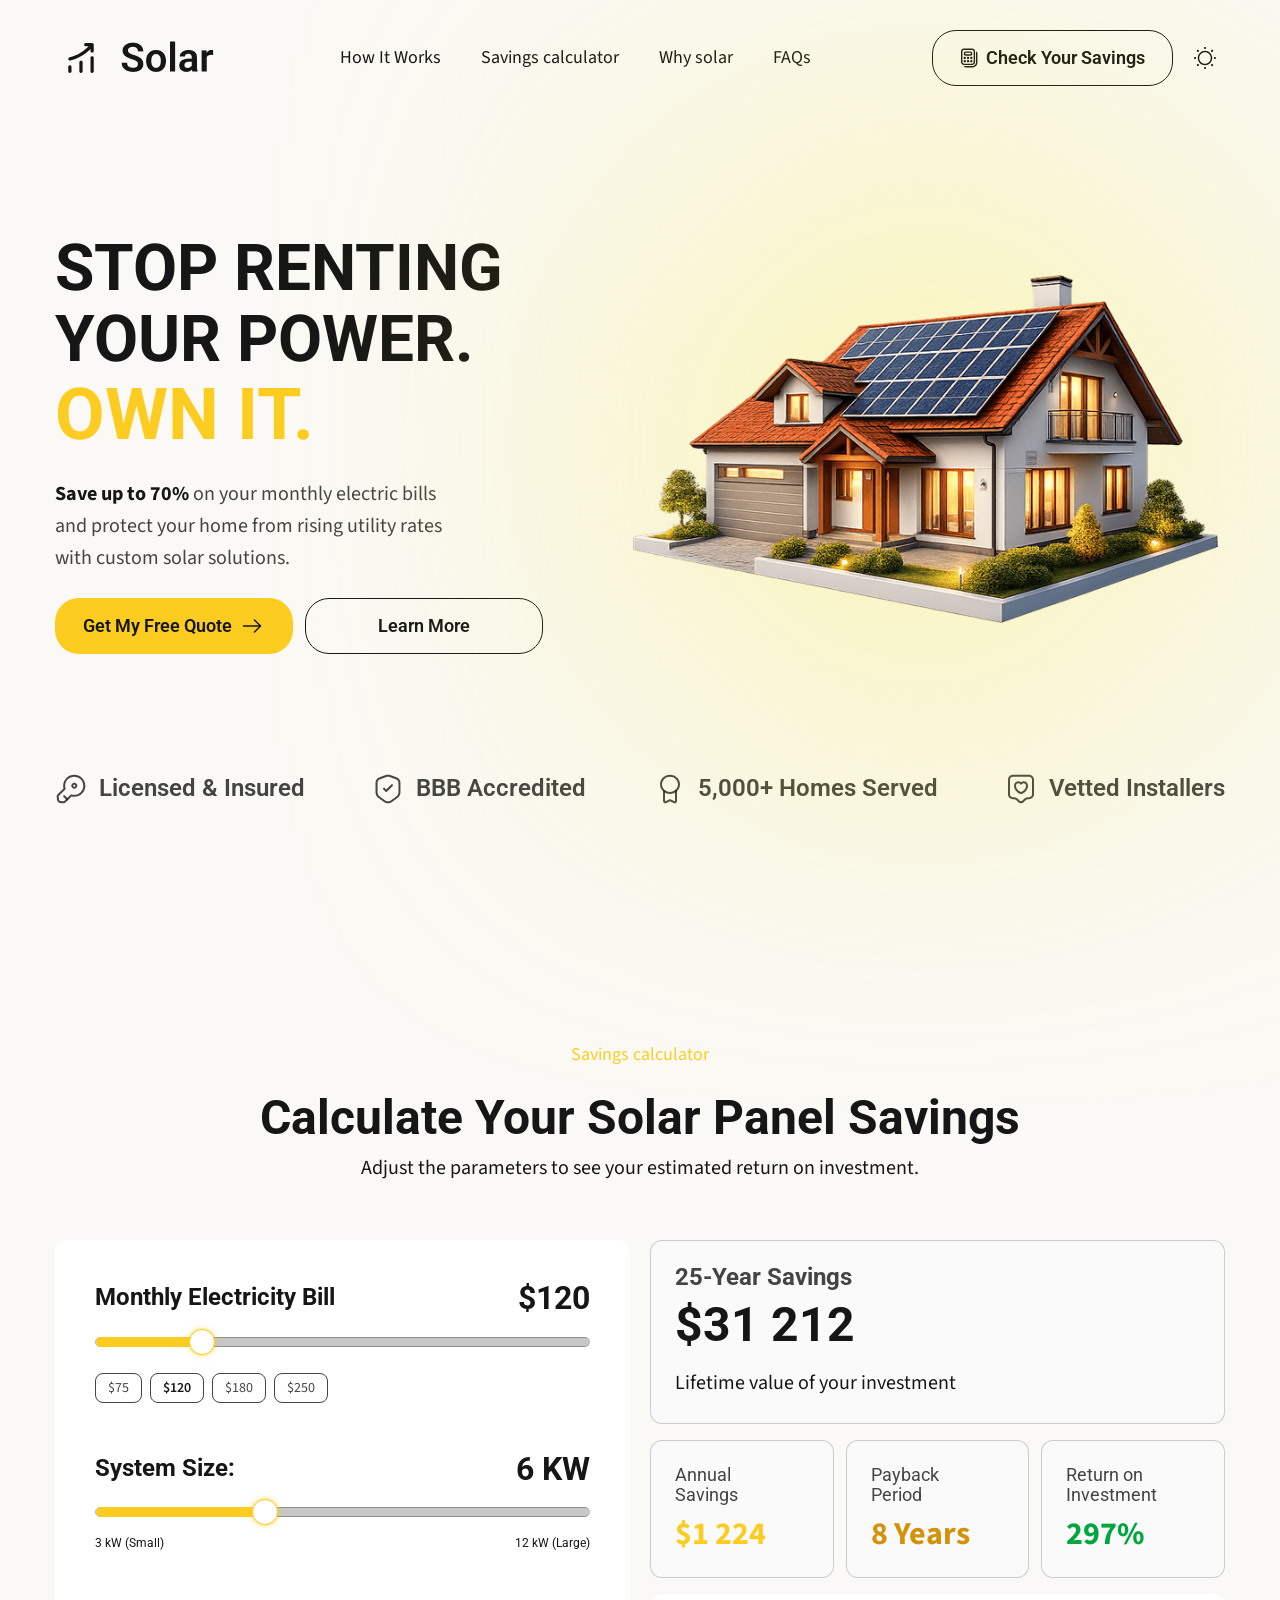
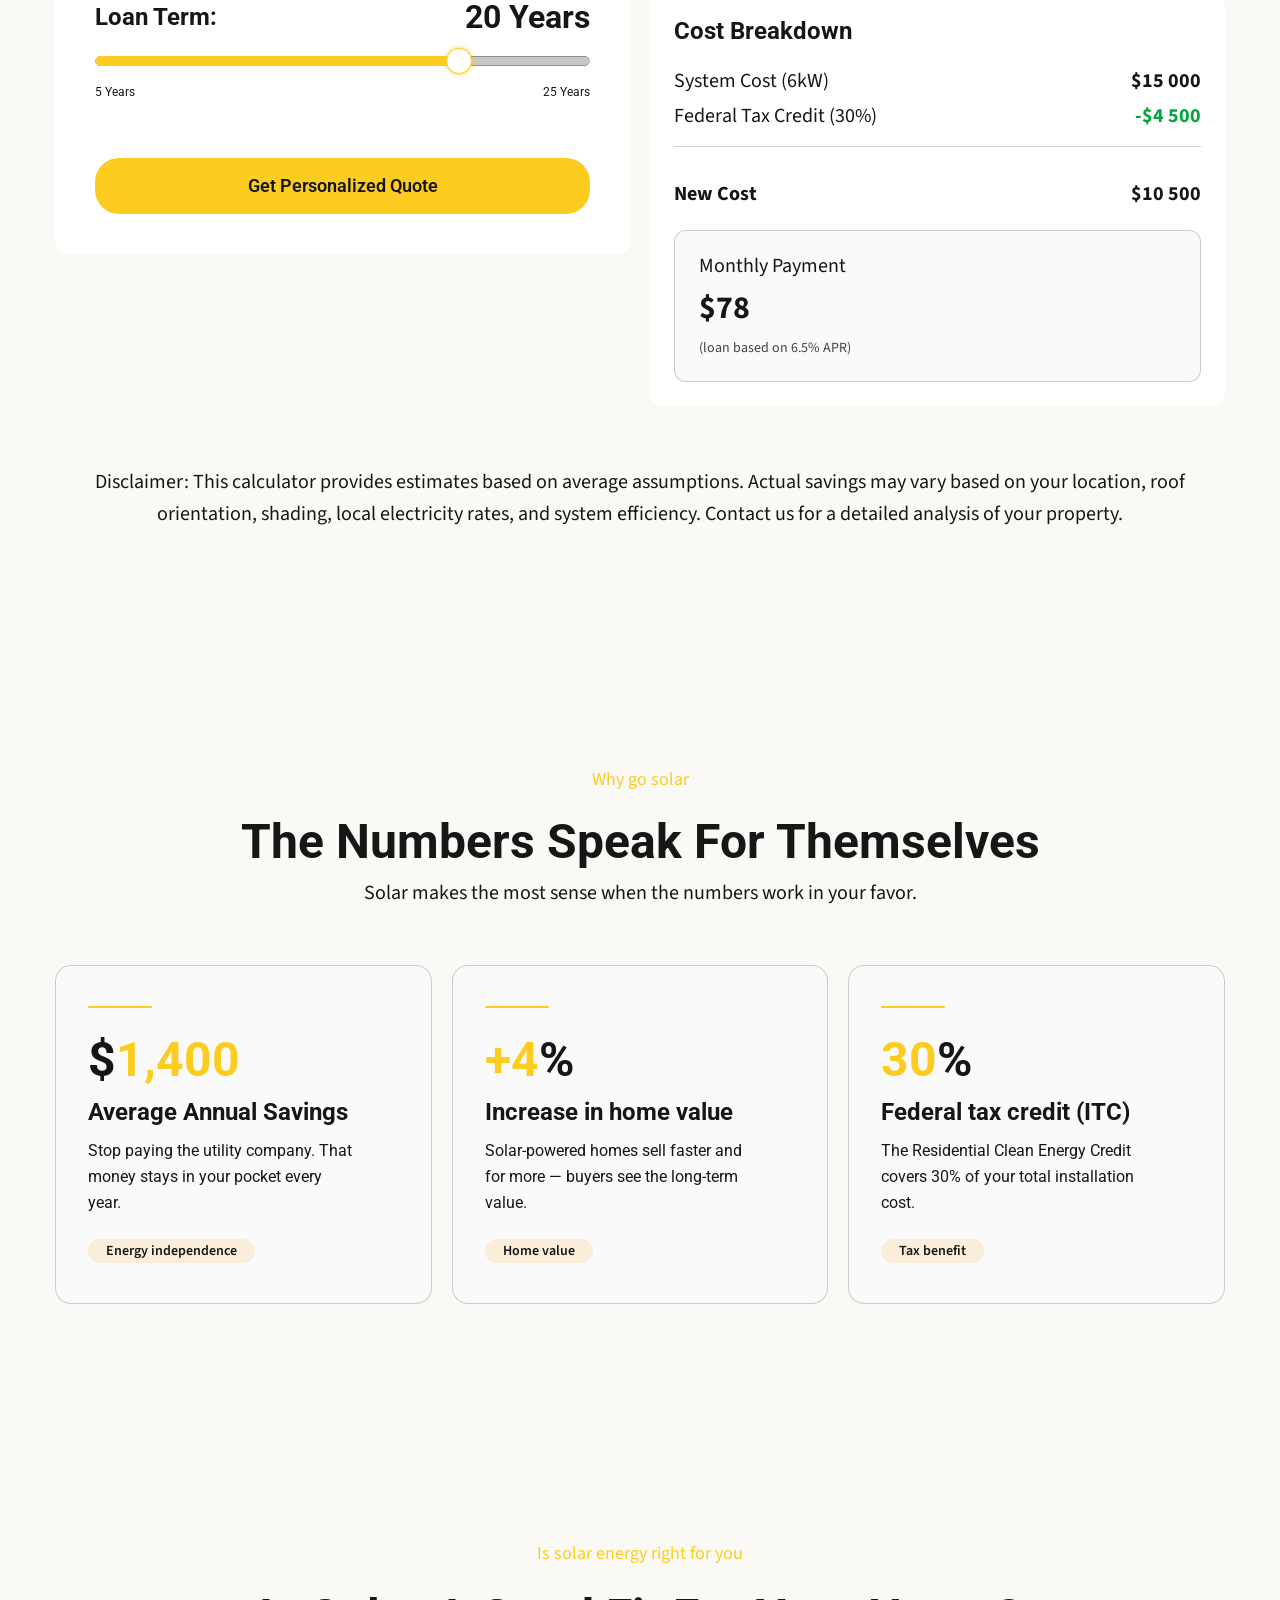
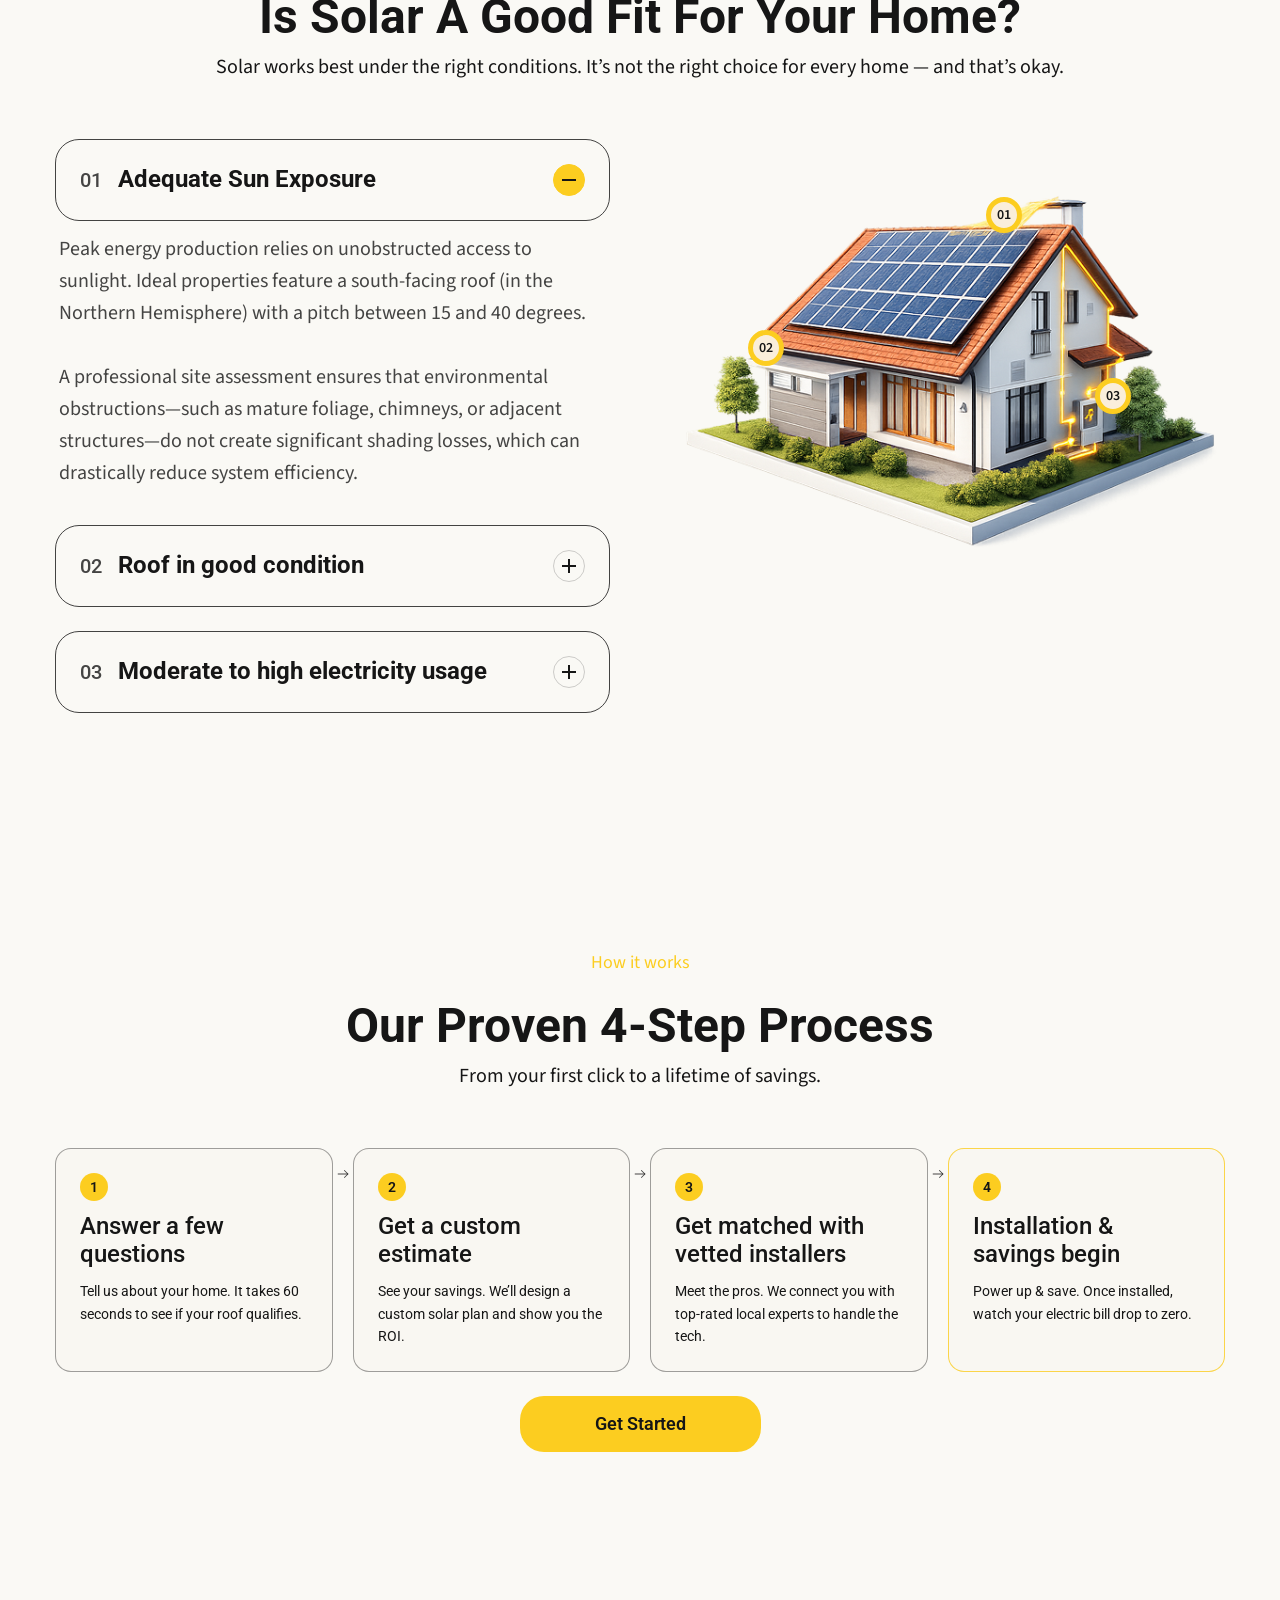
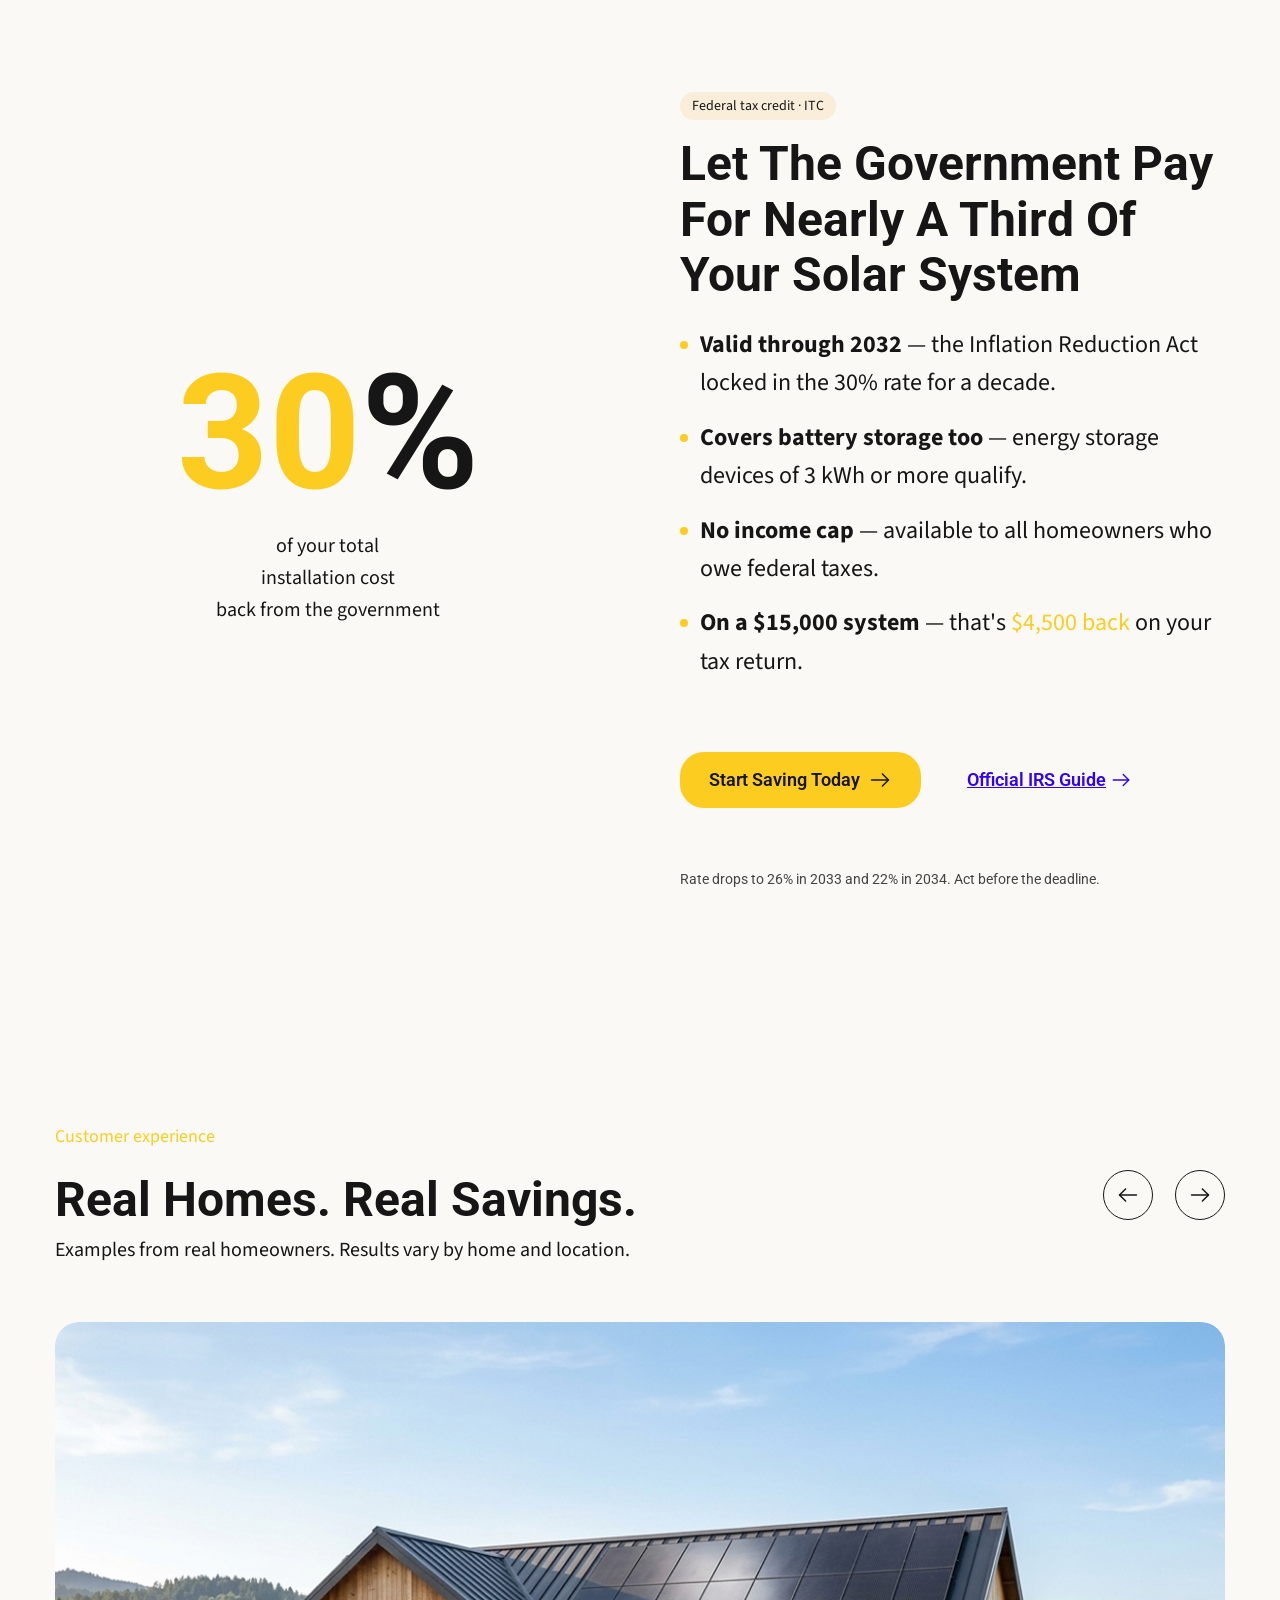
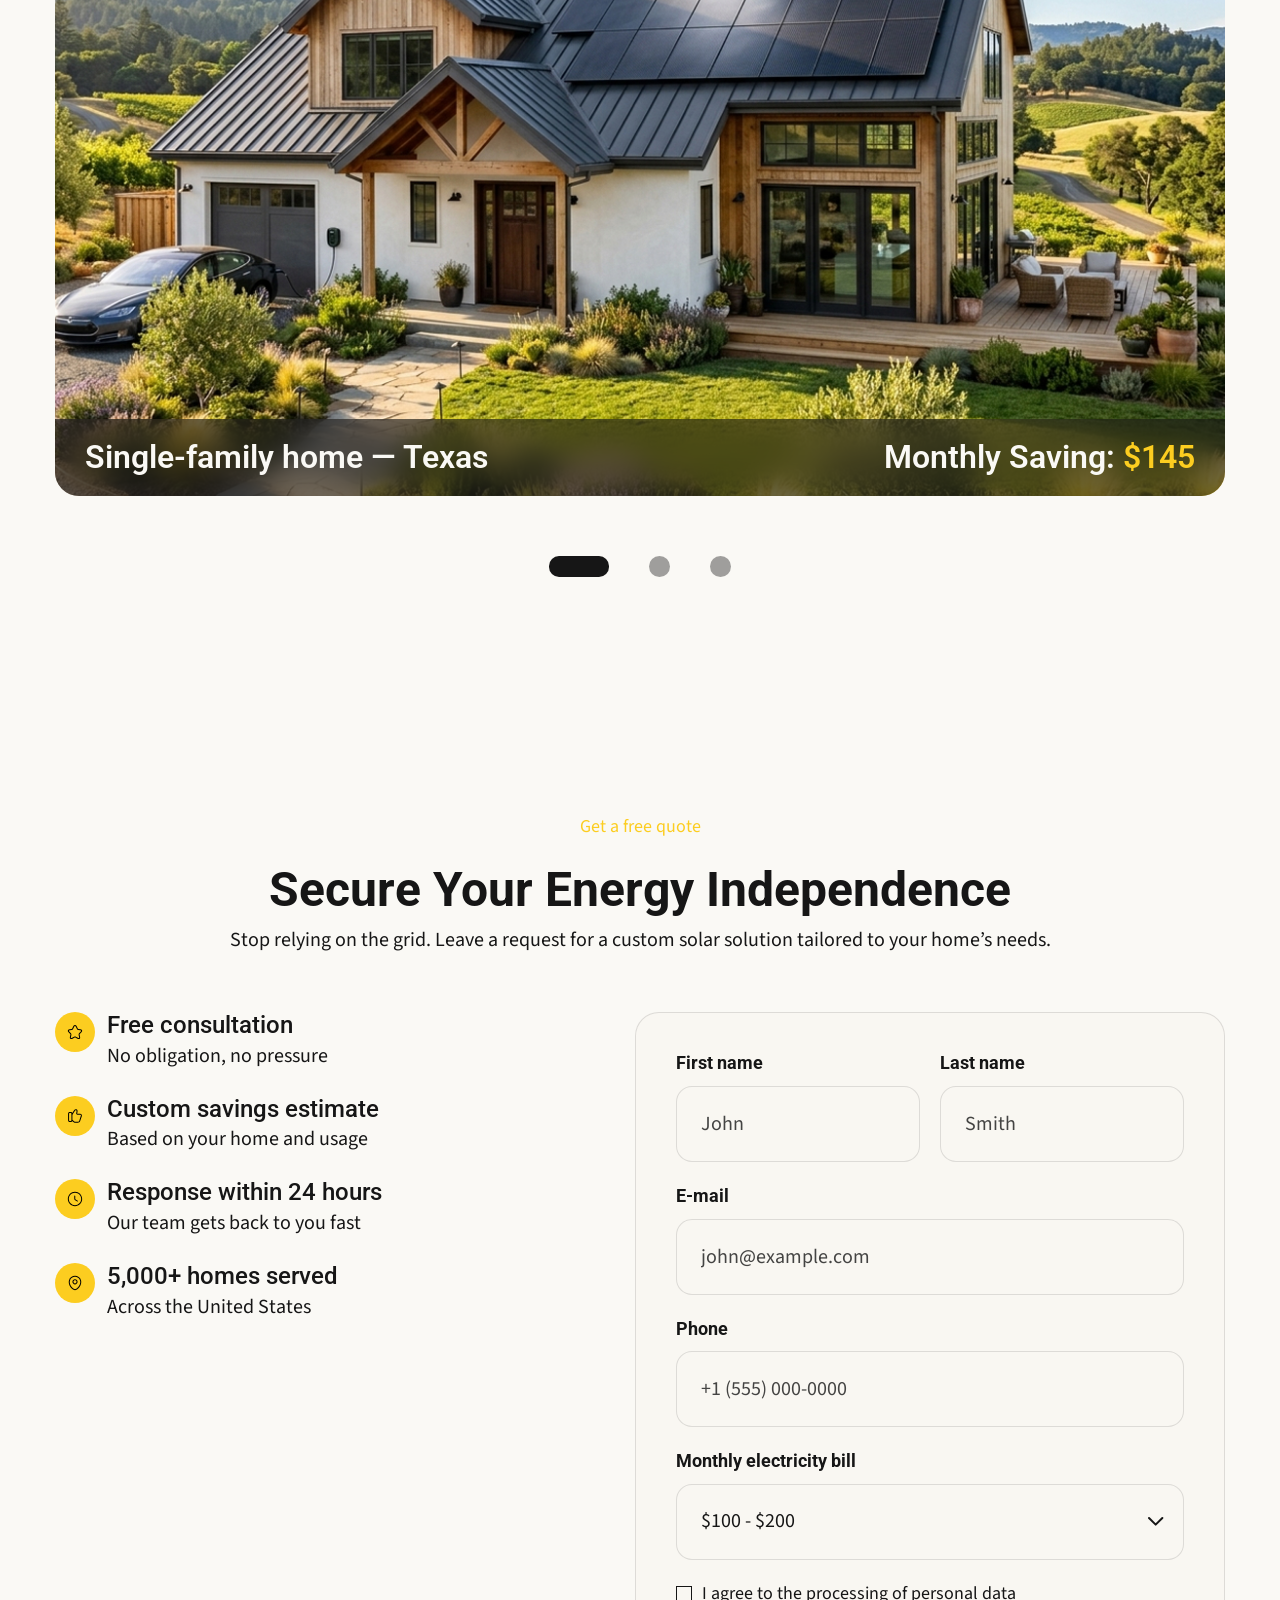
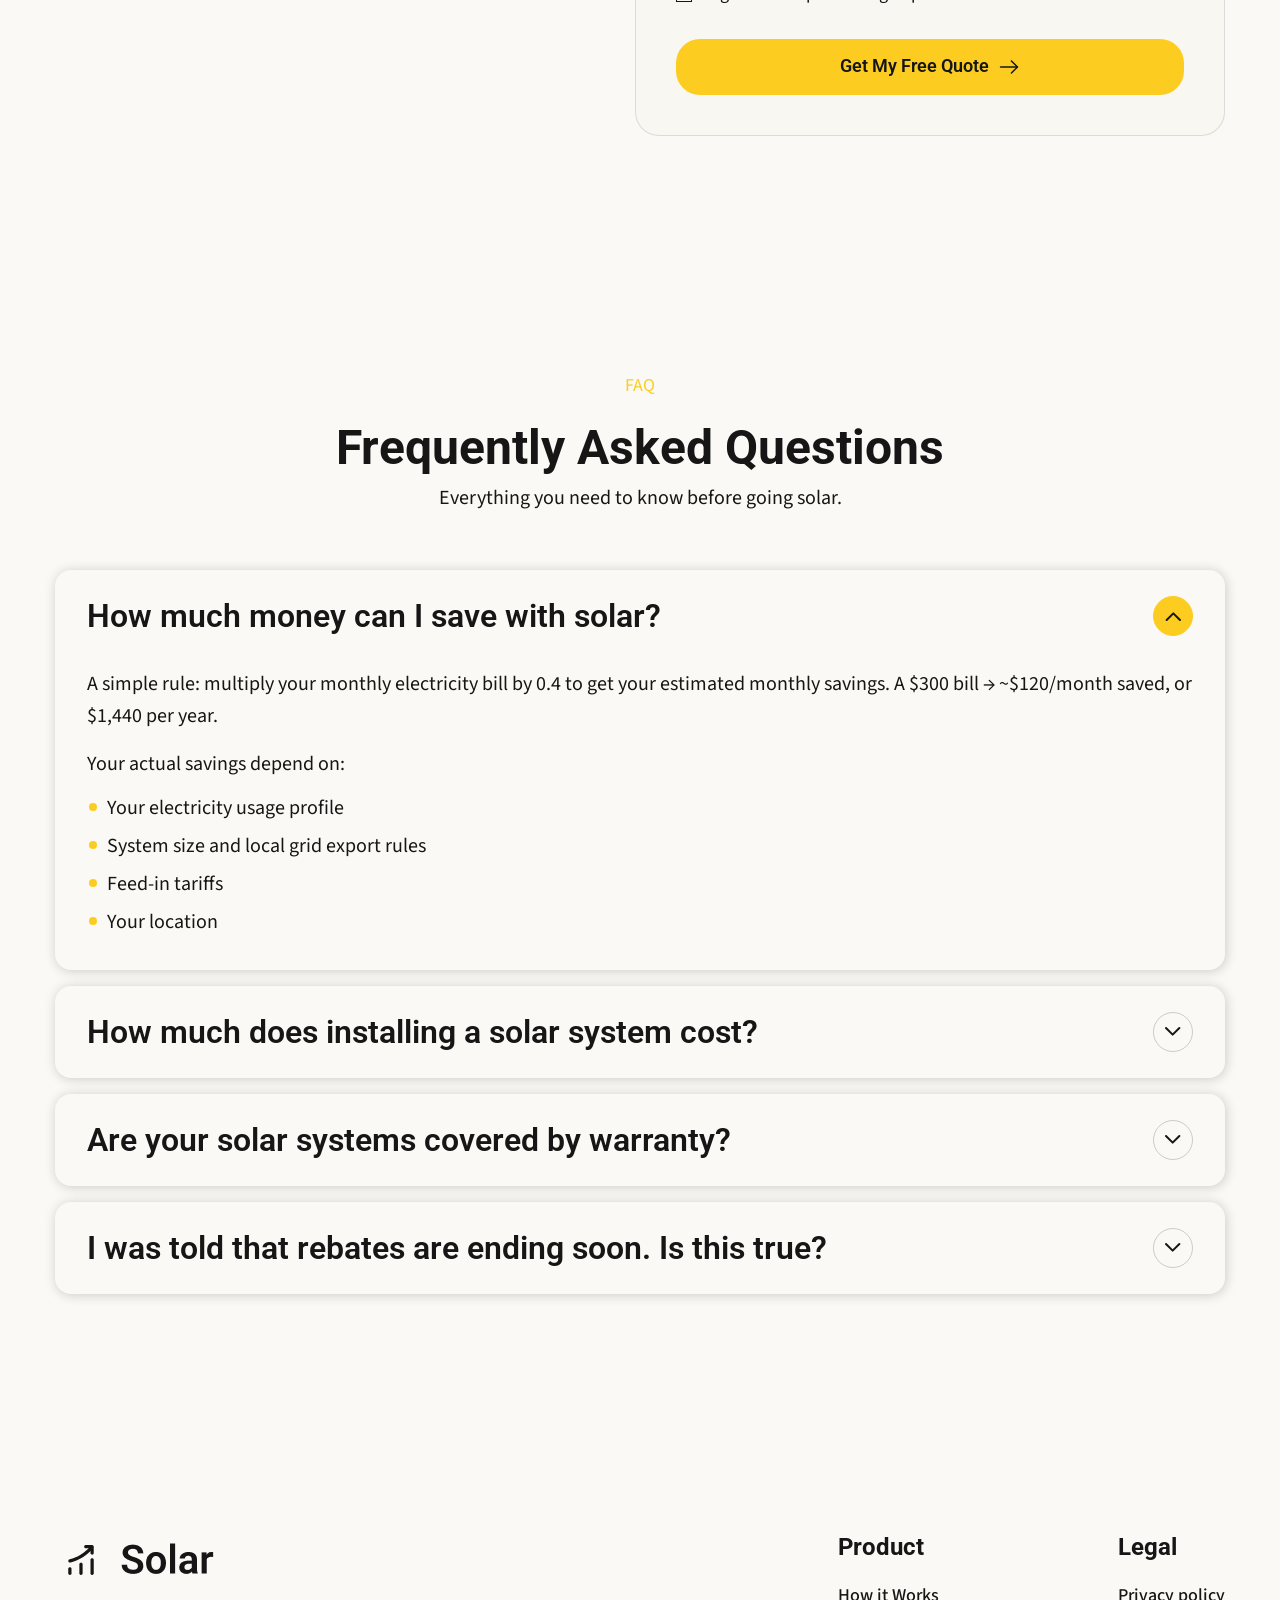
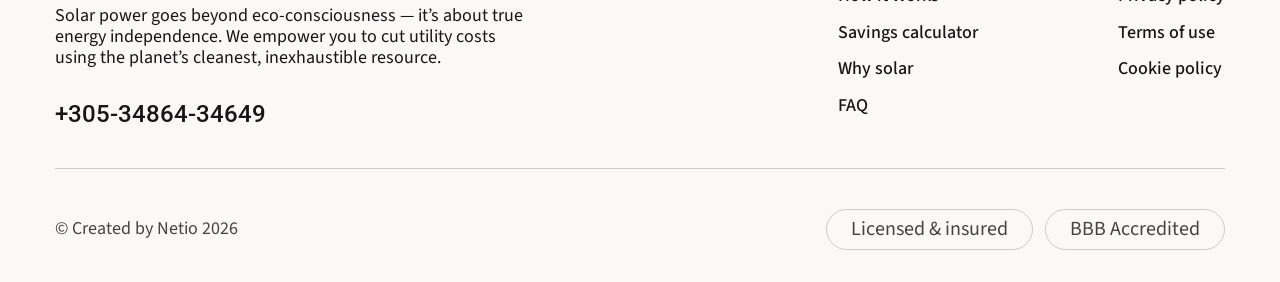
==== commit ca8e3d81: "fixed hover and added adaptive styles" ====
--- a/index.html
+++ b/index.html
@@ -72,7 +72,7 @@
                     <div class="hero-container">
                         <div class="left-side">
                             <h1 class="caption-h1">
-                                Stop Renting <br>Your Power. <br> <span class="accent accent-title">Own It.</span>
+                                Stop Renting <br>Your Power. <br> <span class="accent-title" data-text="Own It."> Own It.</span>
                             </h1>
                             <p class="hero__text"><span>Save up to 70%</span> on your monthly electric bills and protect your home from rising utility rates with custom solar solutions.</p>
                             <div class="hero__buttons">
--- a/css/styles.css
+++ b/css/styles.css
@@ -554,17 +554,42 @@
     align-items: center;
 }
 
-.accent-title{
+.accent-title {
+    position: relative;
+    display: inline-block;
+
     font-size: 72px;
     line-height: 1.1;
-    transition: color 0.3s ease;
-}
-
-.accent-title:hover{
-    background: linear-gradient(90deg, #F7FE3D 25.96%, #FCCD20 100%);
+
+    color: #FDCC21;
+}
+
+/* gradient overlay */
+
+.accent-title::after {
+    content: attr(data-text);
+
+    position: absolute;
+    inset: 0;
+
+    background: linear-gradient(
+        90deg,
+        #F7FE3D 25.96%,
+        #FCCD20 100%
+    );
+
     -webkit-background-clip: text;
-    background-clip: text;
-    color: transparent;
+    -webkit-text-fill-color: transparent;
+
+    opacity: 0;
+
+    transition: opacity 0.3s ease;
+
+    pointer-events: none;
+}
+
+.accent-title:hover::after {
+    opacity: 1;
 }
 
 .accent{
@@ -577,6 +602,7 @@
     font-family: var(--font-secondary);
     line-height: 1.6;
     margin: 24px 0;
+    font-size: 20px;
 }
 
 .hero__text span{
@@ -653,7 +679,7 @@
     }
 
     .accent-title{
-        font-size: 62px;
+        font-size: 64px;
     }
 
     .hero__image{
@@ -687,11 +713,11 @@
     }
 
     .caption-h1{
-        font-size: 48px;
+        font-size: 64px;
     }
 
     .accent-title{
-        font-size: 48px;
+        font-size: 64px;
     }
 
     .hero__image {
@@ -705,29 +731,29 @@
         margin: 20px 0;
     }
 
-    .hero__buttons .primary-btn,
+    /* .hero__buttons .primary-btn,
     .hero__buttons .secondary-btn{
         width: 178px;
         height: 48px;
         font-size: 14px;
-    }
+    } */
 
     .hero__list-features{
         display: grid;
         grid-template-columns: repeat(2, max-content);
         justify-content: space-between;
-        row-gap: 32px;
+        row-gap: 48px;
         margin-top: 88px;
     }
 
-    .list-features-item{
+    /* .list-features-item{
         font-size: 18px;
     }
 
     .hero__list-features svg{
         width: 24px;
         height: 24px;
-    }
+    } */
 }
 
 
@@ -1281,18 +1307,47 @@
 }
 
 .saving-card__line {
+    position: relative;
+
     width: 64px;
     height: 2px;
-    background: var(--color-accent);
+
+    background: #FDCC21;
+
     border-radius: 2px;
+
     margin-bottom: 24px;
-    transition: all 0.3s ease;
+
+    overflow: hidden;
+}
+
+/* gradient overlay */
+
+.saving-card__line::after {
+    content: "";
+
+    position: absolute;
+    inset: 0;
+
+    background: linear-gradient(
+        90deg,
+        #F7FE3D 25.96%,
+        #FCCD20 100%
+    );
+
+    opacity: 0;
+
+    transition: opacity 0.3s ease;
+}
+
+/* hover */
+
+.why-go-solar__list-item:hover .saving-card__line::after {
+    opacity: 1;
 }
 
 .why-go-solar__list-item:hover .saving-card__line{
     background: linear-gradient(90deg, #F7FE3D 25.96%, #FCCD20 100%);
-
-
 }
 
 .saving-card__value {
@@ -2019,7 +2074,7 @@
 /* Tablet horizontal */
 @media (max-width: 992px) {
     .header-controls {
-        align-items: flex-start;
+        /* align-items: flex-start; */
         gap: 32px;
     }
 
@@ -2031,7 +2086,11 @@
 /* Tablet */
 @media (max-width: 768px) {
     .header-controls {
-        flex-direction: column;
+        /* flex-direction: column; */
+    }
+
+    .slider-controls{
+        display: none;
     }
 
     .slider {
@@ -2660,8 +2719,9 @@
     }
 
     .footer-links {
-        flex-direction: column;
-        gap: 32px;
+        /* flex-direction: column;
+        gap: 32px; */
+        display: none;
     }
 
     .footer-bottom {
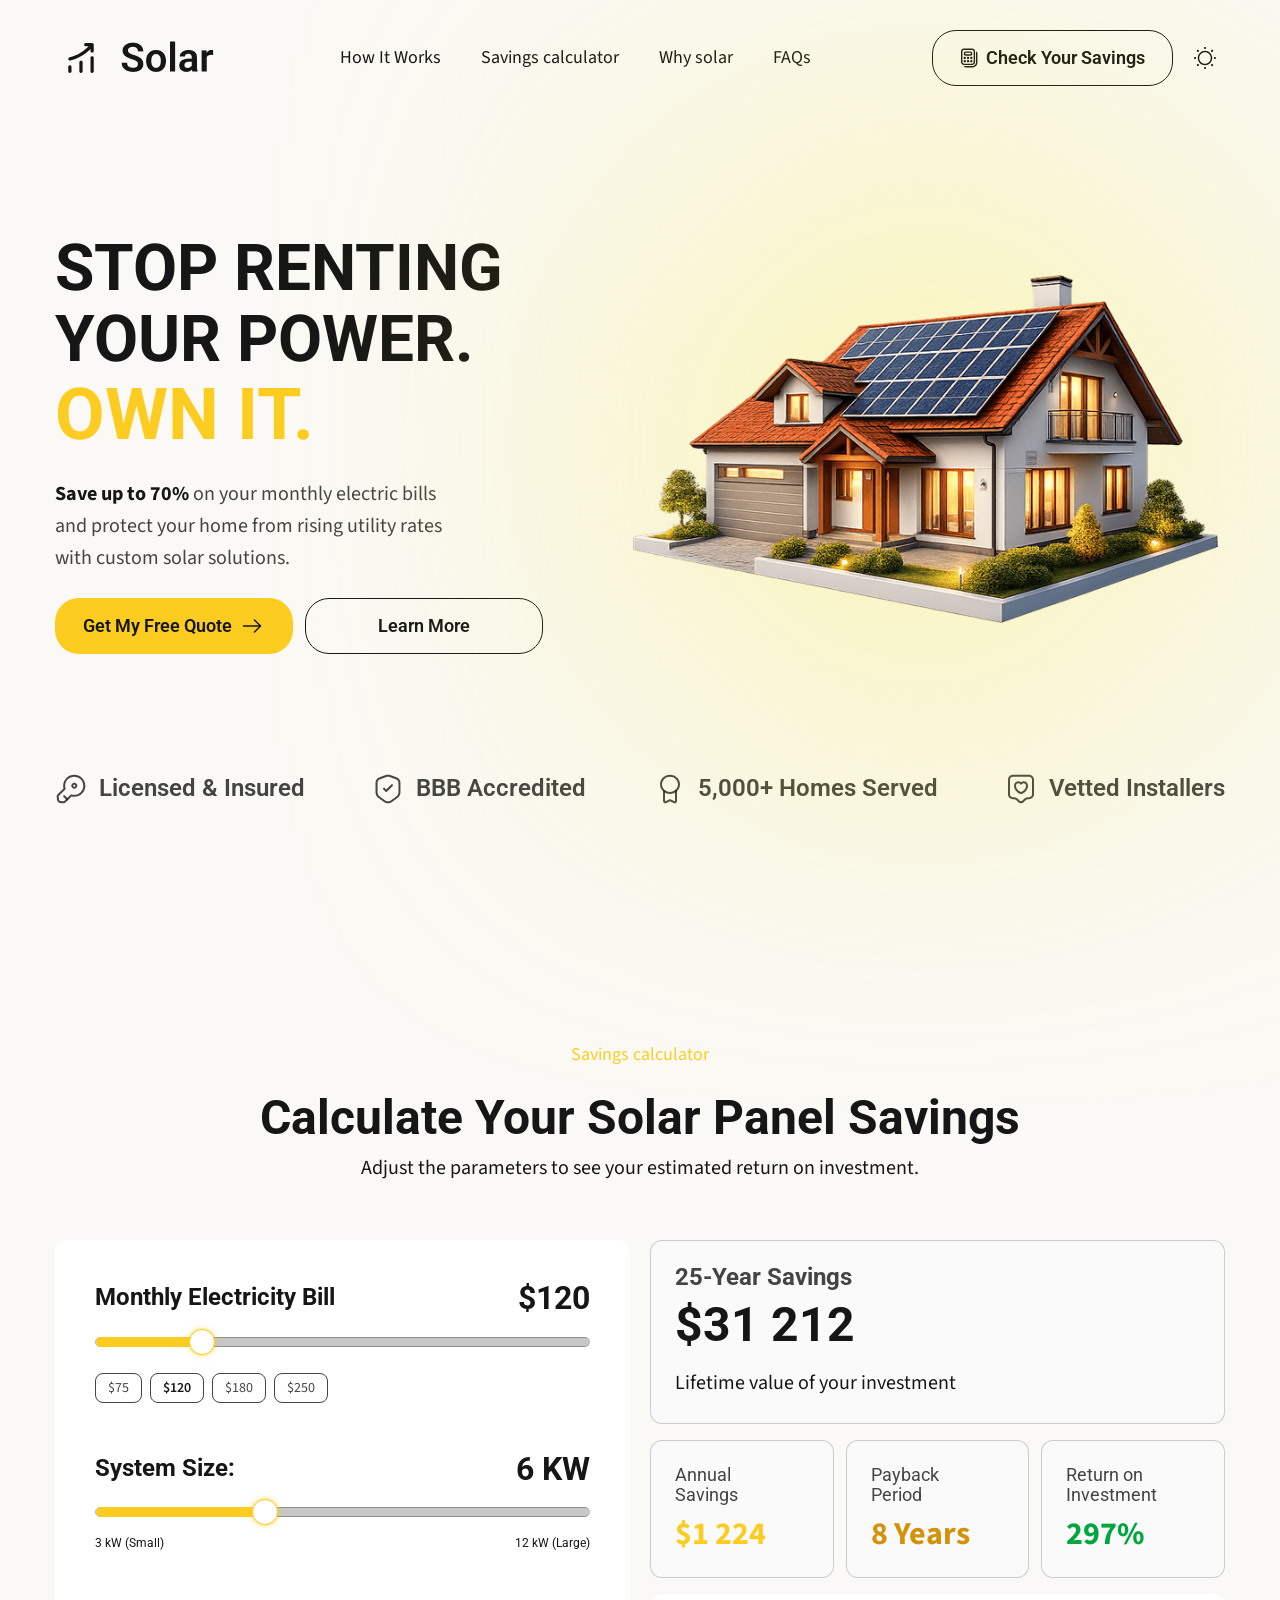
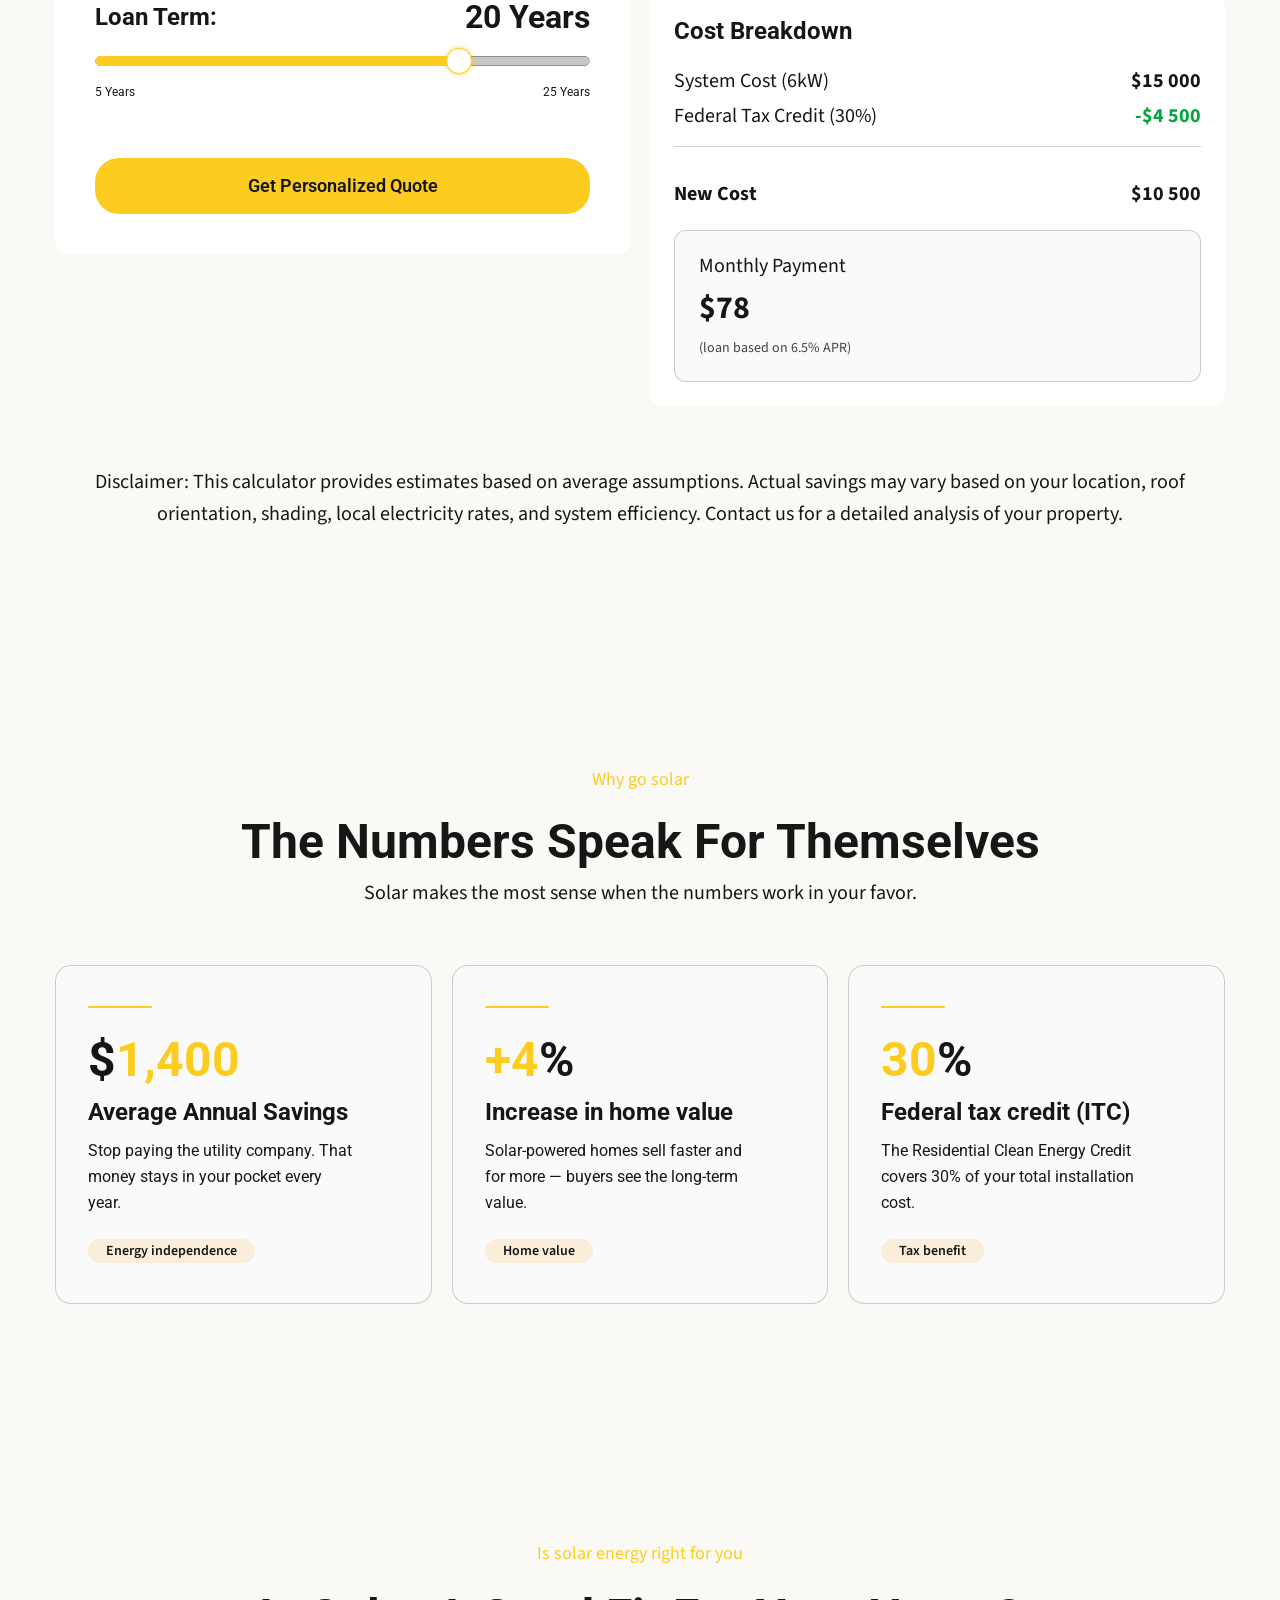
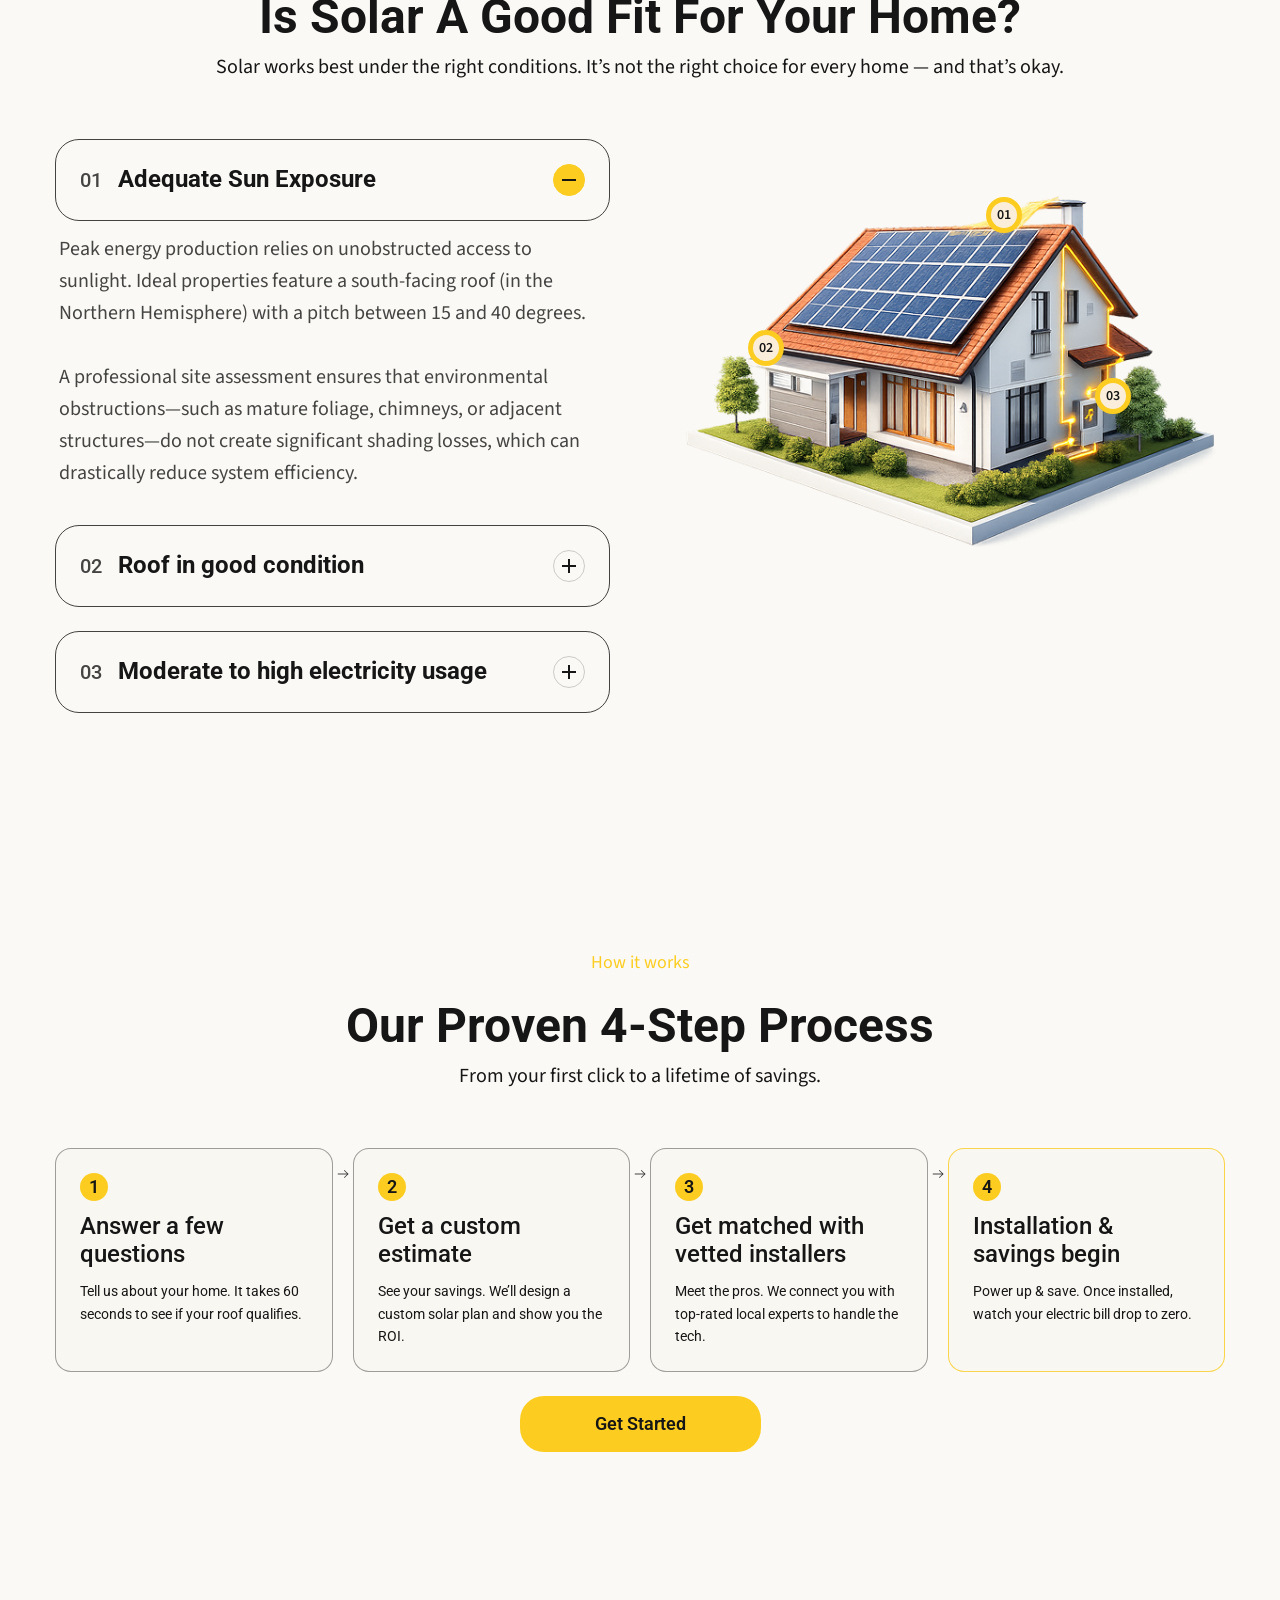
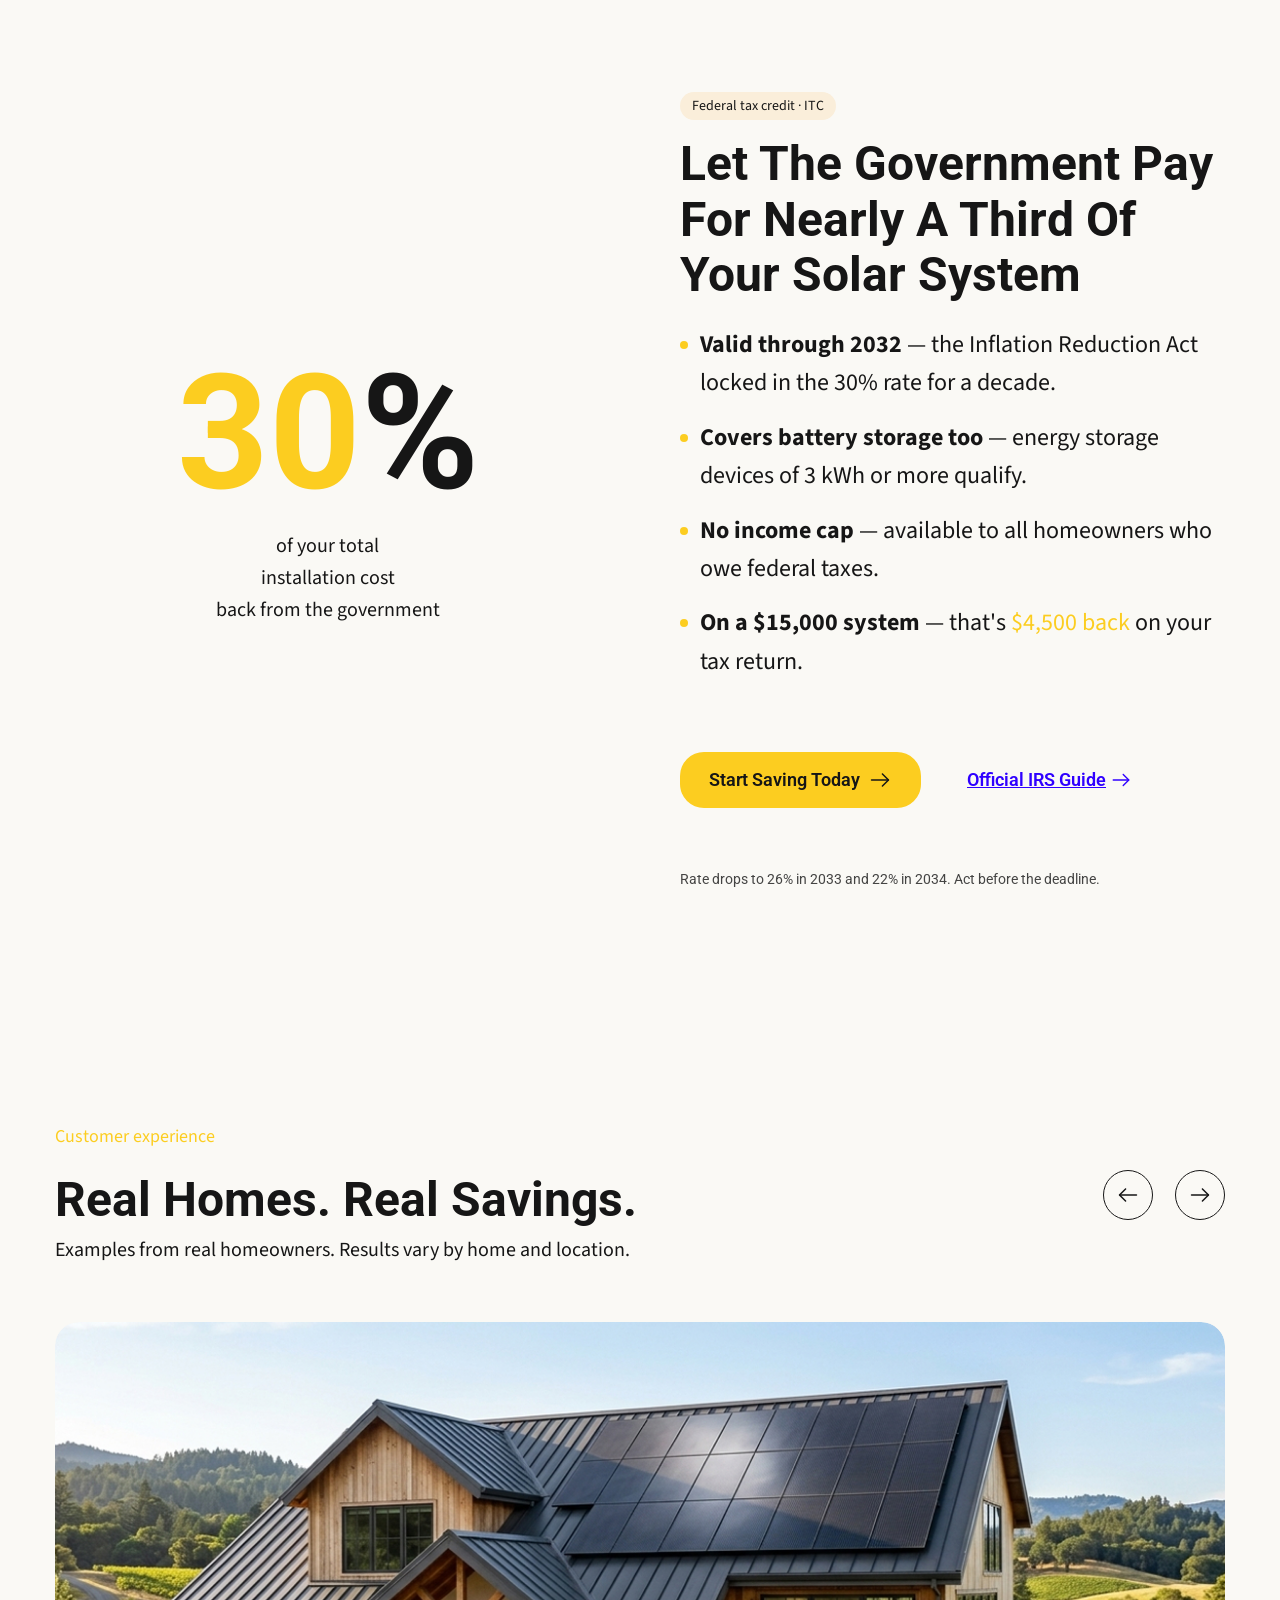
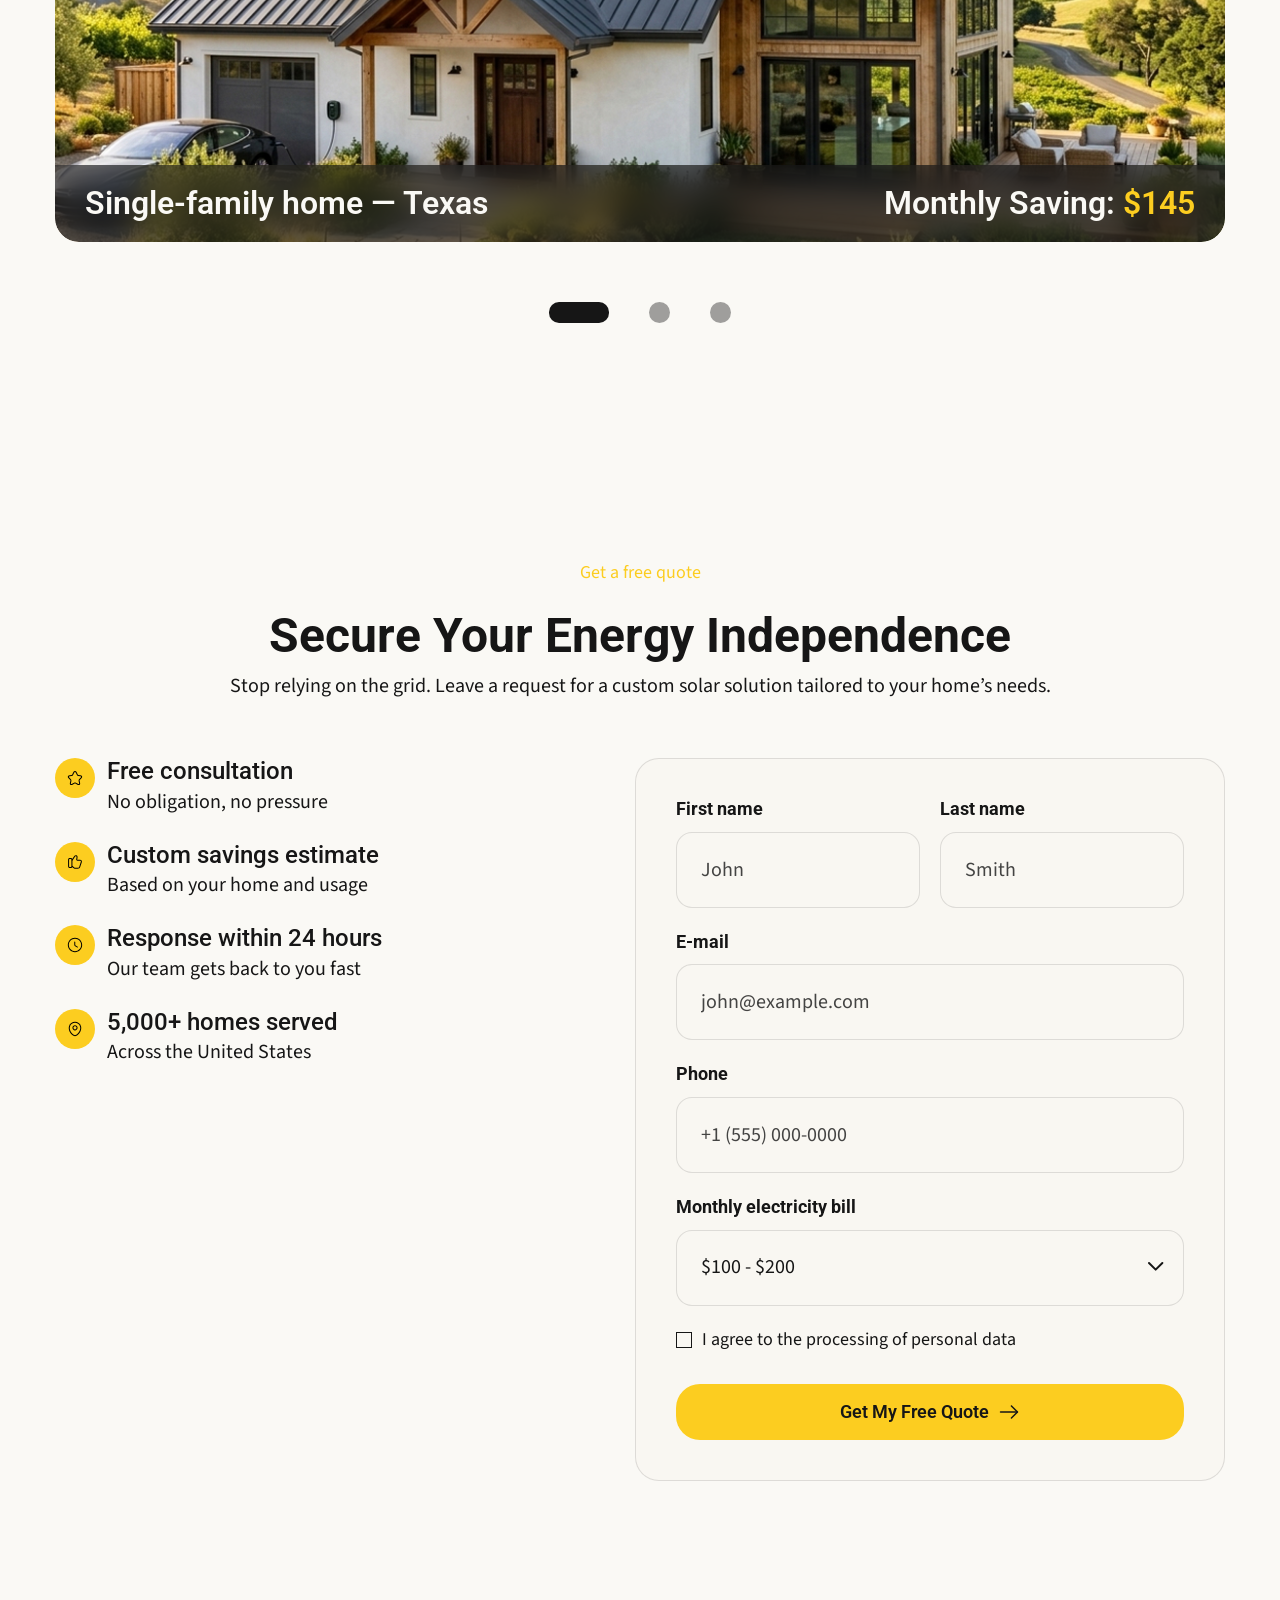
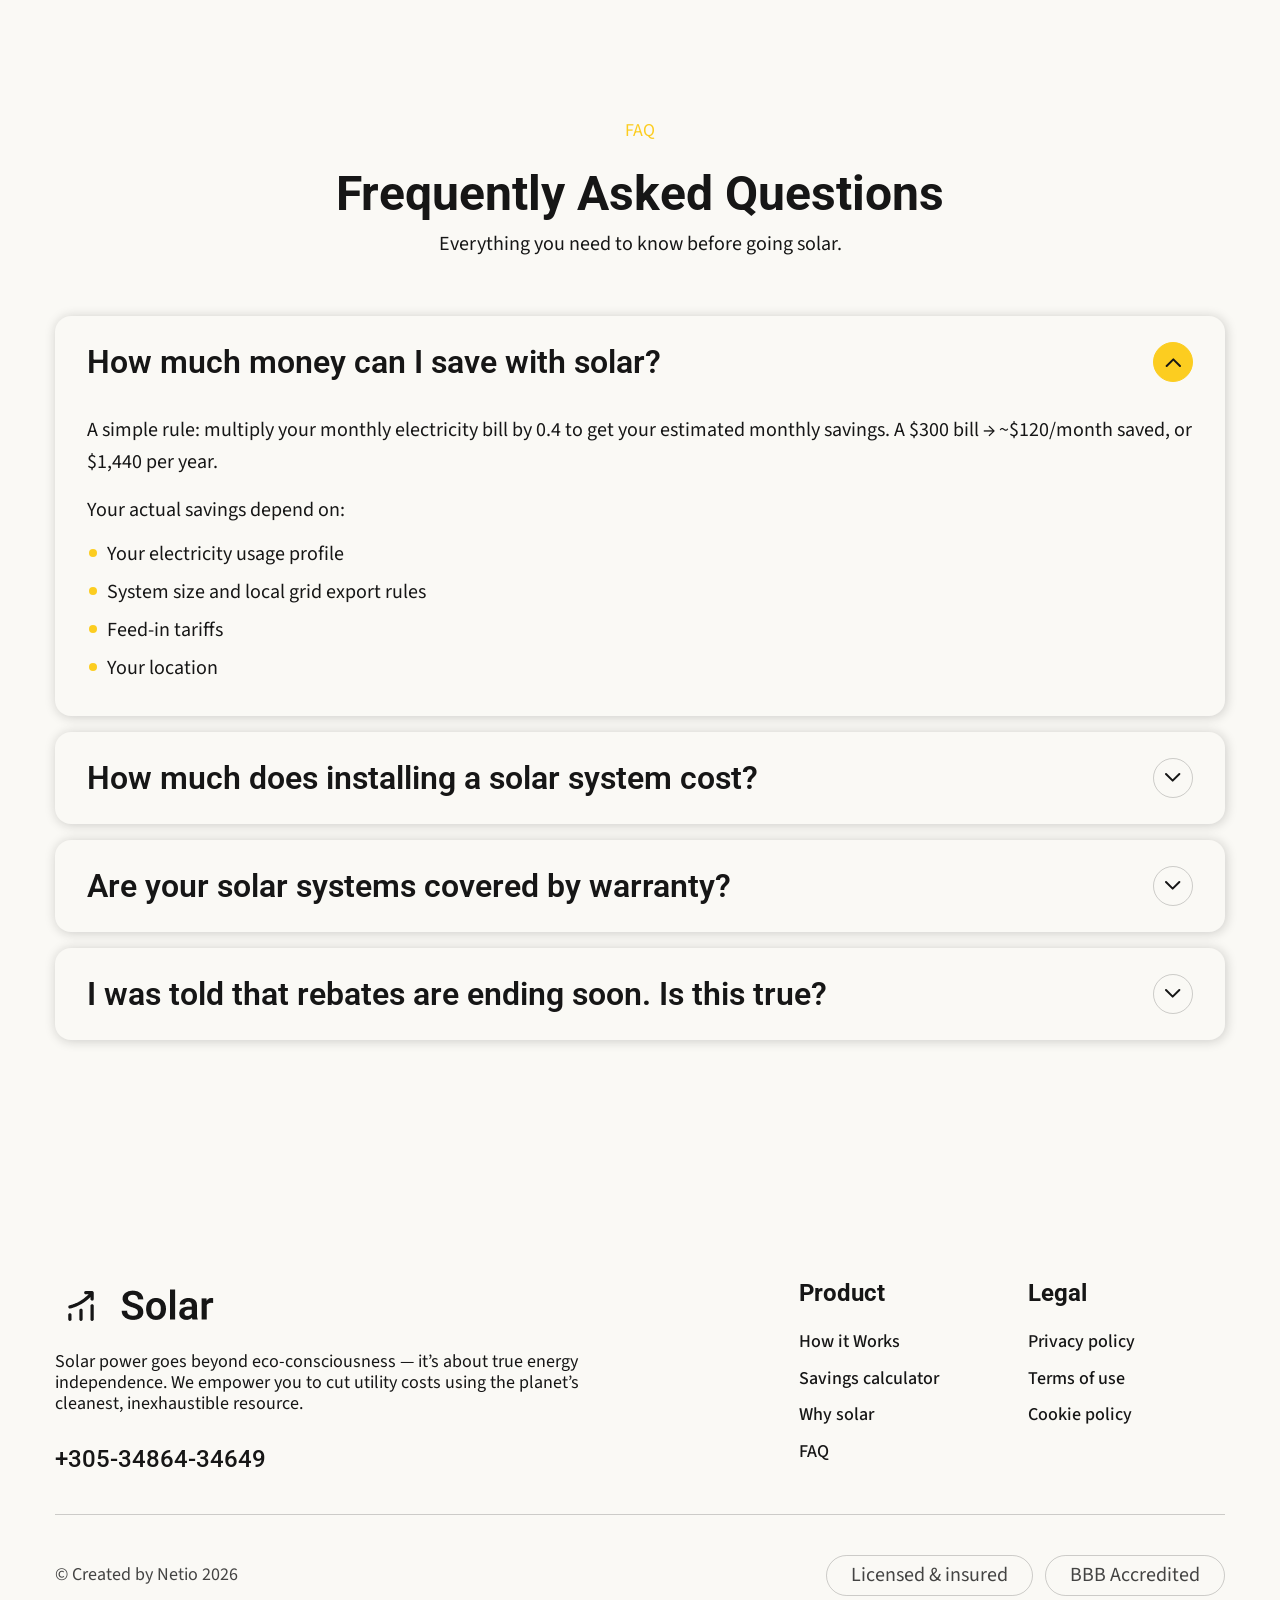
==== commit 70559e75: "finished adaptive design" ====
--- a/index.html
+++ b/index.html
@@ -168,17 +168,17 @@
 
                             <div class="result-grid">
                                 <div class="secondary-card">
-                                    <p>Annual<br>Savings</p>
+                                    <p>Annual <br class="br">Savings</p>
                                     <span class="accent">$<span id="annual">0</span></span>
                                 </div>
 
                                 <div class="secondary-card">
-                                    <p>Payback<br>Period</p>
+                                    <p>Payback <br class="br">Period</p>
                                     <span class="orange"><span id="payback">0</span> Years</span>
                                 </div>
 
                                 <div class="secondary-card">
-                                    <p>Return on<br>Investment</p>
+                                    <p>Return on <br class="br">Investment</p>
                                     <span class="green"><span id="roi">0</span>%</span>
                                 </div>
                             </div>
@@ -747,6 +747,7 @@
                             <a href="#">Cookie policy</a>
                         </div>
                     </div>
+                    <button class="primary-btn" type="button">Get my free quote</button>
                 </div>
 
                 <div class="footer-bottom">
--- a/css/styles.css
+++ b/css/styles.css
@@ -159,26 +159,87 @@
 }
 
 
+
+
+/* Desktop large */
+@media (max-width: 1440px){
+
+}
+
+/* Laptop */
+@media (max-width: 1200px){
+
+}
+
+/* Tablet horizontal */
+@media (max-width: 992px){
+
+}
+
+/* Tablet */
+@media (max-width: 768px){
+
+}
+
+/* Mobile */
+@media (max-width: 576px){
+
+}
+
+/* Small mobile */
+@media (max-width: 400px){
+
+}
+
+
+
+
+
+
+
+
+
 .container {
     max-width: 1200px;
     margin: 0 auto;
     padding: 0 15px;
 }
 
-/* Desktop large */
+/* Desktop large
 @media (max-width: 1440px) {
     .container {
         max-width: 1200px;
     }
-}
+} */
 
 /* Laptop */
 @media (max-width: 1200px) {
     .container {
         max-width: 100%;
-        padding-left: 32px;
-        padding-right: 32px;
-    }
+        padding-left: 40px;
+        padding-right: 40px;
+    }
+}
+
+@media (max-width: 992px){
+     .container {
+        padding-left: 60px;
+        padding-right: 60px;
+    }
+}
+
+/* Tablet */
+@media (max-width: 768px){
+
+}
+
+/* Mobile */
+@media (max-width: 576px){
+
+}
+
+/* Small mobile */
+@media (max-width: 400px){
 
 }
 
@@ -223,7 +284,7 @@
     }
 
     .caption-h2 {
-        font-size: 42px;
+        font-size: 48px;
     }
 }
 
@@ -468,11 +529,6 @@
 @media (max-width: 992px) {
     :root{
         --logo-width: 118px;
-    }
-
-    .container{
-        padding-left: 44px;
-        padding-right: 44px;
     }
 
     .header-container{
@@ -679,15 +735,33 @@
     }
 
     .accent-title{
-        font-size: 64px;
+        /* font-size: 64px; */
     }
 
     .hero__image{
         width: 520px;
     }
-
+}
+
+@media (max-width: 1140px) {
     .list-features-item{
-        font-size: 20px;
+        font-size: 18px;
+    }
+    
+    .hero__list-features svg{
+        width: 24px;
+        height: 24px;
+    }
+}
+
+
+@media (max-width: 1100px) {
+    .hero__image{
+        width: 445px;
+    }
+
+    .list-features-item{
+        /* font-size: 18px; */
     }
 }
 
@@ -713,30 +787,18 @@
     }
 
     .caption-h1{
+        /* font-size: 64px; */
+    }
+
+    /* .accent-title{
         font-size: 64px;
-    }
-
-    .accent-title{
-        font-size: 64px;
-    }
+    } */
 
     .hero__image {
         width: 100%;
-        max-width: 500px;
+        max-width: 570px;
         margin: 0 auto;
     }
-
-    .hero__text{
-        max-width: 370px;
-        margin: 20px 0;
-    }
-
-    /* .hero__buttons .primary-btn,
-    .hero__buttons .secondary-btn{
-        width: 178px;
-        height: 48px;
-        font-size: 14px;
-    } */
 
     .hero__list-features{
         display: grid;
@@ -746,14 +808,28 @@
         margin-top: 88px;
     }
 
-    /* .list-features-item{
-        font-size: 18px;
+    .list-features-item{
+        font-size: 24px;
     }
 
     .hero__list-features svg{
-        width: 24px;
-        height: 24px;
-    } */
+        width: 30px;
+        height: 30px;
+    }
+}
+
+/* Tablet */
+@media (max-width: 768px){
+    .list-features-item{
+        font-size: 24px;
+    }     
+}
+
+/* Tablet */
+@media (max-width: 675px){
+    .list-features-item{
+        font-size: 20px;
+    }     
 }
 
 
@@ -799,12 +875,14 @@
     }
 
     .right-side {
-        order: 1;
+        /* order: 1; */
+        /* margin-top: 60px; */
         width: 100%;
     }
 
     .left-side {
         order: 2;
+        margin-top: 60px;
         max-width: none;
         width: 100%;
     }
@@ -832,7 +910,7 @@
         width: 100%;
         height: clamp(64px, 13vw, 80px);
         border-radius: 40px;
-        font-size: clamp(20px, 4vw, 24px);
+        /* font-size: clamp(20px, 4vw, 24px); */
     }
 
     .hero__buttons .primary-btn svg{
@@ -848,16 +926,35 @@
     }
 
     .hero__list-features {
-        display: flex;
+        /* display: flex; */
+        /* flex-direction: column; */
+        /* align-items: flex-start; */
+        gap: 16px;
+    }
+
+    .list-features-item {
+        font-size: 16px;
+    }
+}
+
+@media (max-width: 447px) {
+     .hero__list-features {
+        /* display: flex;
         flex-direction: column;
-        align-items: flex-start;
-        gap: 16px;
-    }
-
+        align-items: flex-start; */
+    }
     .list-features-item {
-        font-size: 18px;
-    }
-}
+        font-size: 14px;
+        gap: 6px;
+
+    }
+
+    .hero__list-features svg{
+        width: 20px;
+        height: 20px;
+    }
+}
+
 
 /* Small mobile */
 @media (max-width: 400px) {
@@ -883,7 +980,7 @@
     .hero__buttons .primary-btn,
     .hero__buttons .secondary-btn{
         height: 60px;
-        font-size: 18px;
+        /* font-size: 18px; */
     }
 }
 
@@ -1174,14 +1271,16 @@
     }
 }
 
+
+
+
+
 /* Mobile */
 @media (max-width: 576px) {
-    .caption-h2 {
-        font-size: 32px;
-    }
-
-    .result-grid {
-        grid-template-columns: 1fr;
+
+    .calculator {
+        padding-top: 120px;
+        padding-bottom: 100px;
     }
 
     .calculator-body {
@@ -1201,45 +1300,43 @@
     }
 
     .field-top {
-        align-items: flex-start;
-        flex-direction: column;
         gap: 8px;
     }
 
     .field label,
     .result-big p,
-    .right-bottom-card>p {
+    .right-bottom-card > p {
         font-size: 20px;
     }
 
-    .field-top div,
-    .result-grid .secondary-card span,
-    .monthly {
-        font-size: 28px;
-    }
-
-    .presets {
-        flex-wrap: wrap;
-    }
-
-    .presets button {
-        flex: 1 1 calc(50% - 8px);
+    .field-top div{
+        font-size: 20px;
     }
 
     .result-big h3 {
-        font-size: 28px;
-    }
-
-    .result-big small,
-    .disclaimer,
-    .row,
-    .title-monthly-payment {
-        font-size: 16px;
-    }
-
-    .disclaimer {
-        margin-top: 40px;
-        text-align: left;
+        font-size: 32px;
+        margin-top: 18px;
+    }
+
+    .result-grid {
+        grid-template-columns: repeat(2, 1fr);
+        gap: 10px;
+    }
+
+    /* first + last wide */
+
+     .result-grid {
+        display: grid;
+        grid-template-columns: repeat(2, 1fr);
+        gap: 10px;
+    }
+
+    .result-grid .secondary-card:last-child {
+        grid-column: span 2;
+    }
+
+    .br {
+        display: none;
     }
 }
 
@@ -1389,16 +1486,16 @@
 /* Mobile */
 @media (max-width: 576px) {
     .saving-card__value {
-        font-size: 40px;
+        /* font-size: 40px; */
     }
 
     .saving-card__title {
-        font-size: 22px;
+        /* font-size: 22px; */
     }
 
     .saving-card__text {
         max-width: none;
-        font-size: 15px;
+        /* font-size: 15px; */
     }
 }
 
@@ -1601,15 +1698,15 @@
     }
 
     .accordion-num {
-        font-size: 16px;
+        font-size: 18px;
     }
 
     .accordion-title {
-        font-size: 18px;
+        font-size: 20px;
     }
 
     .accordion-content p {
-        font-size: 16px;
+        /* font-size: 16px; */
     }
 
     .accordion-icon {
@@ -1677,7 +1774,7 @@
     border-radius: 50%;
     background: var(--color-accent);
     color: var(--step-num);
-    font-size: 14px;
+    font-size: 18px;
     font-weight: 600;
     margin-bottom: 12px;
 }
@@ -1730,7 +1827,7 @@
     }
 
     .step h3 {
-        font-size: 22px;
+        /* font-size: 22px; */
     }
 }
 
@@ -1747,9 +1844,9 @@
     }
 
    .step__arrow {
-        top: auto;
-        right: 96%;
-        bottom: -18px; 
+        top: 105%;
+        right: 94%;
+        /* bottom: -18px;  */
         transform: translateX(50%) rotate(90deg);
     }
 
@@ -1758,7 +1855,7 @@
     }
 
     .step h3 {
-        font-size: 20px;
+        /* font-size: 20px; */
     }
 
     .steps + .primary-btn {
@@ -1921,13 +2018,16 @@
         margin-bottom: 60px;
     }
 
+    .step{
+        padding: 32px;
+    }
+
 }
 
 /* Mobile */
 @media (max-width: 576px) {
-    .tax-credit__list li {
-        font-size: 18px;
-        padding-left: 18px;
+    .tax-credit__list {
+        margin: 40px 0;
     }
 
     .tax-credit__tag {
@@ -1948,6 +2048,48 @@
 
     .link-btn {
         min-height: 48px;
+    }
+
+
+    .link-btn {
+        height: 56px;
+
+        border: 1px solid var(--primary-color);
+        border-radius: 24px;
+
+        text-decoration: none;
+
+        color: var(--primary-color);
+
+        display: flex;
+        align-items: center;
+        justify-content: center;
+        gap: 8px;
+
+        font-size: 18px;
+        font-weight: 600;
+
+        transition:
+            background 0.3s ease,
+            color 0.3s ease,
+            border-color 0.3s ease;
+    }
+
+    .link-btn:hover {
+        color: var(--secondary-btn-hover);
+        border-color: var(--secondary-btn-hover);
+    }
+
+    .link-btn:active {
+        background: var(--secondary-btn-pressed);
+        border: var(--secondary-btn-pressed-border);
+        color: var(--primary-text-color-btn);
+    }
+
+    .link-btn svg {
+        width: 24px;
+        height: 24px;
+        fill: currentColor;
     }
 }
 
@@ -2025,10 +2167,20 @@
 .slide {
     min-width: 100%;
     position: relative;
+    overflow: hidden;
+    border-radius: 24px;
 }
 
 .slide img{
+    width: 100%;
+    height: 520px;
+
+    object-fit: cover;
+    object-position: center;
+
     border-radius: 24px;
+
+    display: block;
 }
 
 .slide-overlay {
@@ -2098,23 +2250,27 @@
     }
 
     .slide-overlay {
-        font-size: 20px;
+        flex-direction: column;
+        gap: 8px;
+        font-size: 18px;
+        text-align: center;
+        padding: 7px;
+        font-weight: 400;
     }
 
     .slider-dots {
         gap: 24px;
         margin-top: 40px;
     }
+
+    .slide img {
+        height: 420px;
+    }
 }
 
 /* Mobile */
 @media (max-width: 576px) {
-    .slide-overlay {
-        flex-direction: column;
-        gap: 8px;
-        font-size: 14px;
-        padding: 16px;
-    }
+
 
     .slider-controls {
         position: static;
@@ -2132,6 +2288,10 @@
 
     .dot.active {
         width: 44px;
+    }
+
+    .slide img {
+        height: 340px;
     }
 }
 
@@ -2338,11 +2498,11 @@
     }
 
     .contact-form__item .title {
-        font-size: 20px;
+        /* font-size: 20px; */
     }
 
     .contact-form__item .text {
-        font-size: 16px;
+        /* font-size: 16px; */
     }
 
     .form {
@@ -2393,8 +2553,8 @@
     }
 
     .contact-form__item .icon {
-        width: 36px;
-        height: 36px;
+        /* width: 36px;
+        height: 36px; */
     }
 }
 
@@ -2557,12 +2717,12 @@
     }
 
     .faq-header {
-        font-size: 18px;
+        /* font-size: 18px; */
     }
 
     .faq-content p,
     .faq-content li {
-        font-size: 16px;
+        /* font-size: 16px; */
     }
 
     .faq-icon {
@@ -2607,7 +2767,8 @@
 }
 
 .footer-info {
-    max-width: 480px;
+    /* max-width: 480px; */
+    min-width: 313px;
 }
 
 .footer-logo {
@@ -2640,7 +2801,9 @@
 
 .footer-links {
     display: flex;
-    gap: 140px;
+    /* gap: 140px; */
+    justify-content: space-evenly;
+    width: 100%;
 }
 
 .footer-column {
@@ -2693,44 +2856,77 @@
     color: var(--text-80);
 }
 
+.footer-top .primary-btn{
+        display: none;
+}
+
 /* Tablet horizontal */
 @media (max-width: 992px) {
 
-    .footer-top {
+    .footer-text{
+        font-size: 14px;
+        max-width: 313px;
+    }
+
+    .footer-links {
+        /* gap: 40px; */
+    }
+    .footer-badges{
+        display: none;
+    }
+
+    .footer-bottom{
+        justify-content: center;
+    }
+        .footer-copy{
+        font-size: 20px;
+    }
+}
+
+@media (max-width: 840px) {
+
+        .footer-top {
         flex-direction: column;
-        gap: 40px;
-    }
-
-    .footer-links {
-        gap: 40px;
-    }
-}
-
-
-/* Mobile */
-@media (max-width: 576px) {
-
-    .footer {
-        padding: 56px 0 24px;
-    }
-
-    .footer-logo {
-        font-size: 28px;
-    }
-
-    .footer-links {
+        /* gap: 20px; */
+    }
+        .footer-links {
         /* flex-direction: column;
         gap: 32px; */
         display: none;
     }
 
+    .footer-text{
+        max-width: 100%;
+    }
+
+    .footer-top .primary-btn{
+        display: flex;
+        width: 100%;
+    }
+}
+
+
+/* Mobile */
+@media (max-width: 576px) {
+
+    .footer {
+        padding: 56px 0 24px;
+    }
+
+    .footer-logo {
+        font-size: 28px;
+    }
+
     .footer-bottom {
+        flex-direction: column-reverse;
+        align-items: flex-start;
+    }
+
+    .footer-badges {
+        display: flex;
+        /* flex-wrap: wrap; */
         flex-direction: column;
-        align-items: flex-start;
-    }
-
-    .footer-badges {
-        flex-wrap: wrap;
+        gap: 20px;
     }
 
     .footer-phone {
@@ -2742,7 +2938,9 @@
     }
 
     .footer-badges span {
-        font-size: 16px;
+        font-size: 20px;
+        border: none;
+        padding: 0;
     }
 }
 
@@ -2755,7 +2953,6 @@
 
     .footer-badges span {
         width: 100%;
-        text-align: center;
     }
 }
 
@@ -2775,8 +2972,8 @@
     .customer-experience,
     .contact-form,
     .faq {
-        padding-top: 96px;
-        padding-bottom: 96px;
+        padding-top: 80px;
+        padding-bottom: 80px;
     }
 
     .subtitle {
@@ -2794,8 +2991,8 @@
     .customer-experience,
     .contact-form,
     .faq {
-        padding-top: 72px;
-        padding-bottom: 72px;
+        padding-top: 60px;
+        padding-bottom: 60px;
     }
 
     .mini-header {
@@ -2818,7 +3015,7 @@
     .customer-experience,
     .contact-form,
     .faq {
-        padding-top: 60px;
-        padding-bottom: 60px;
-    }
-}
+        padding-top: 40px;
+        padding-bottom: 40px;
+    }
+}
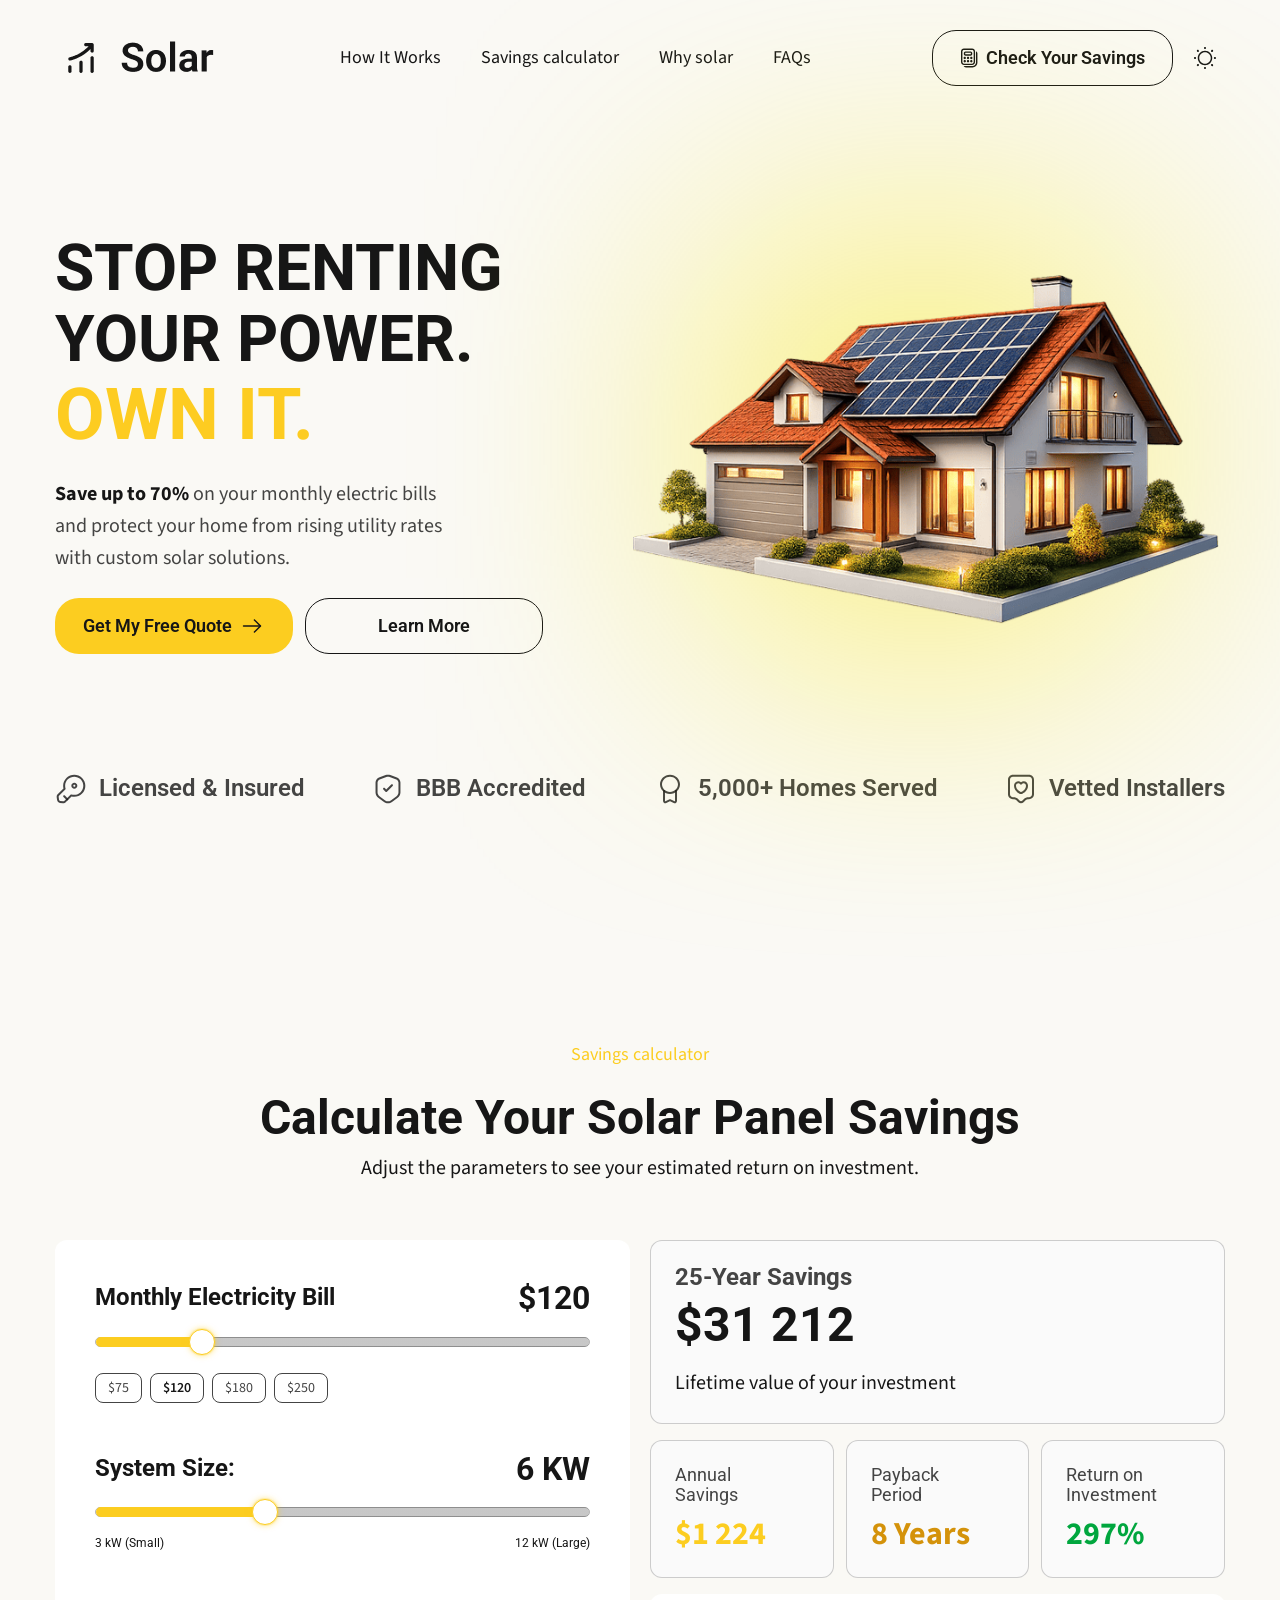
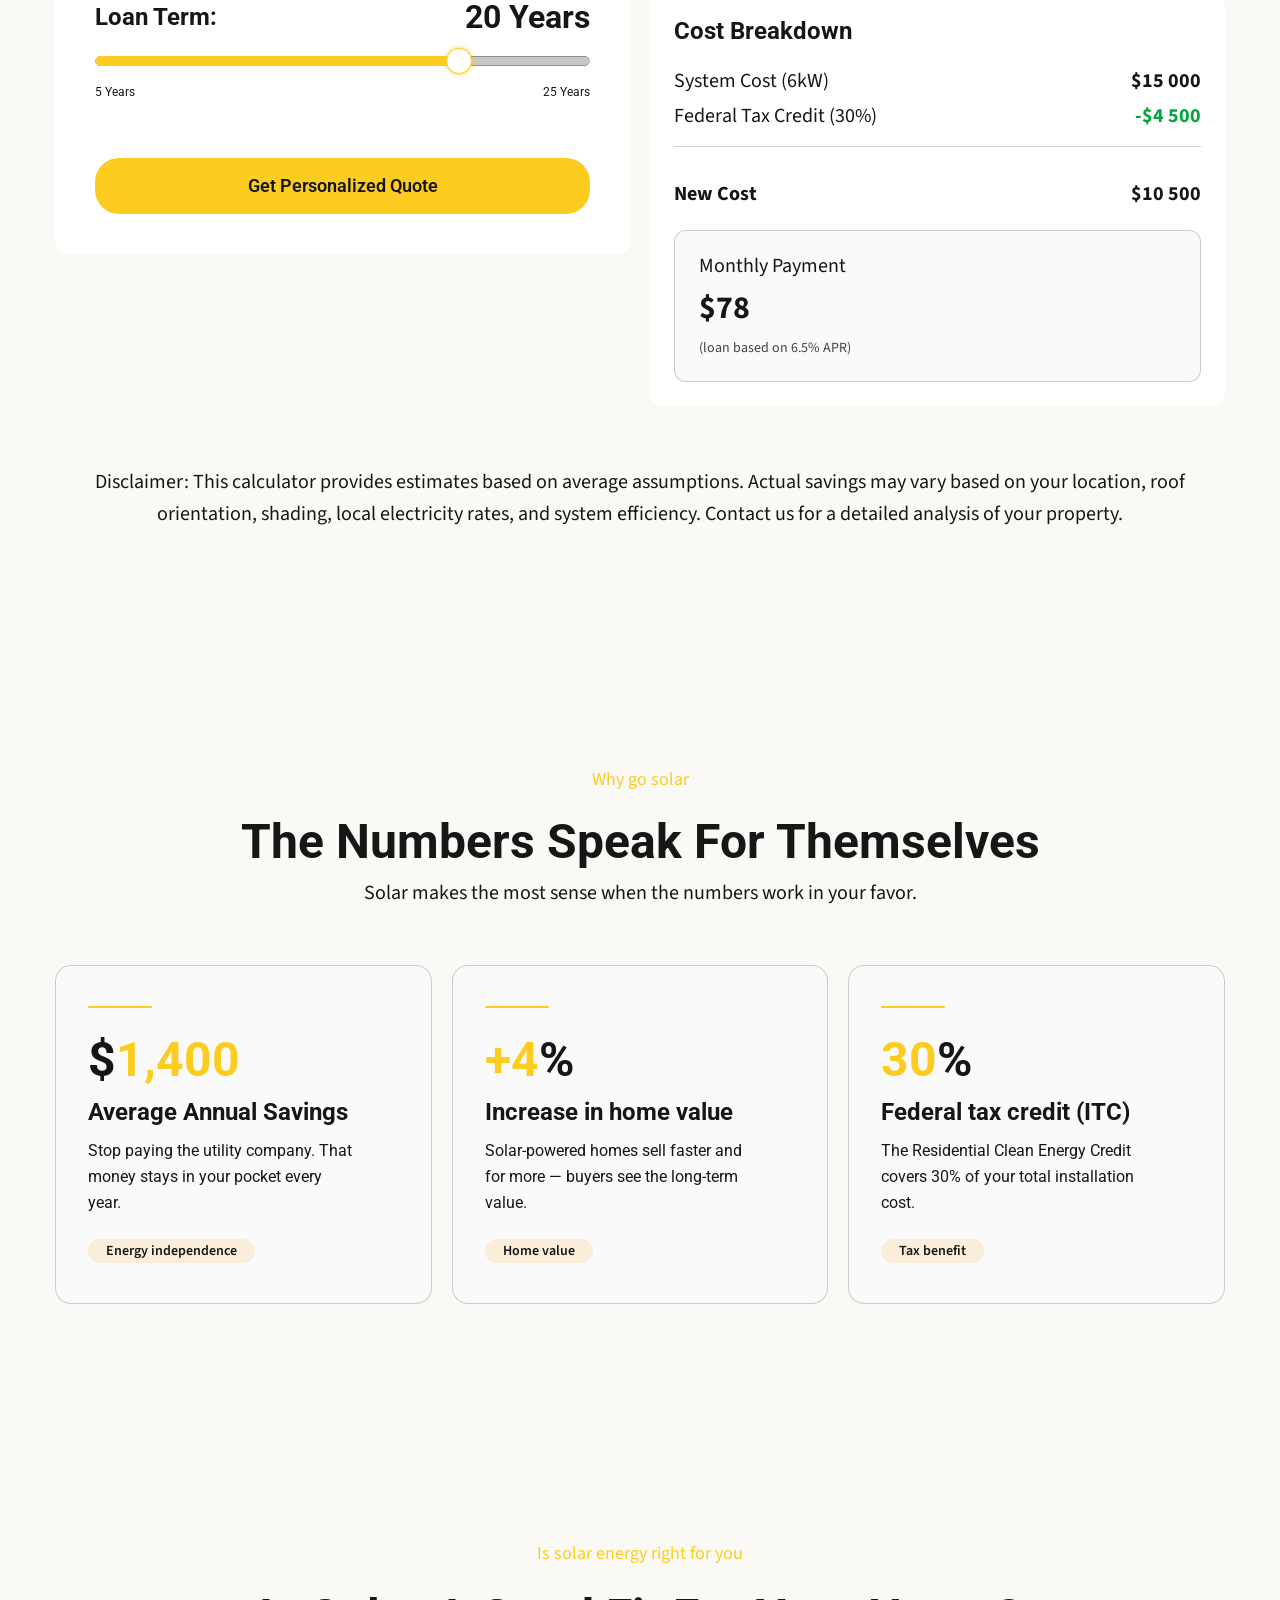
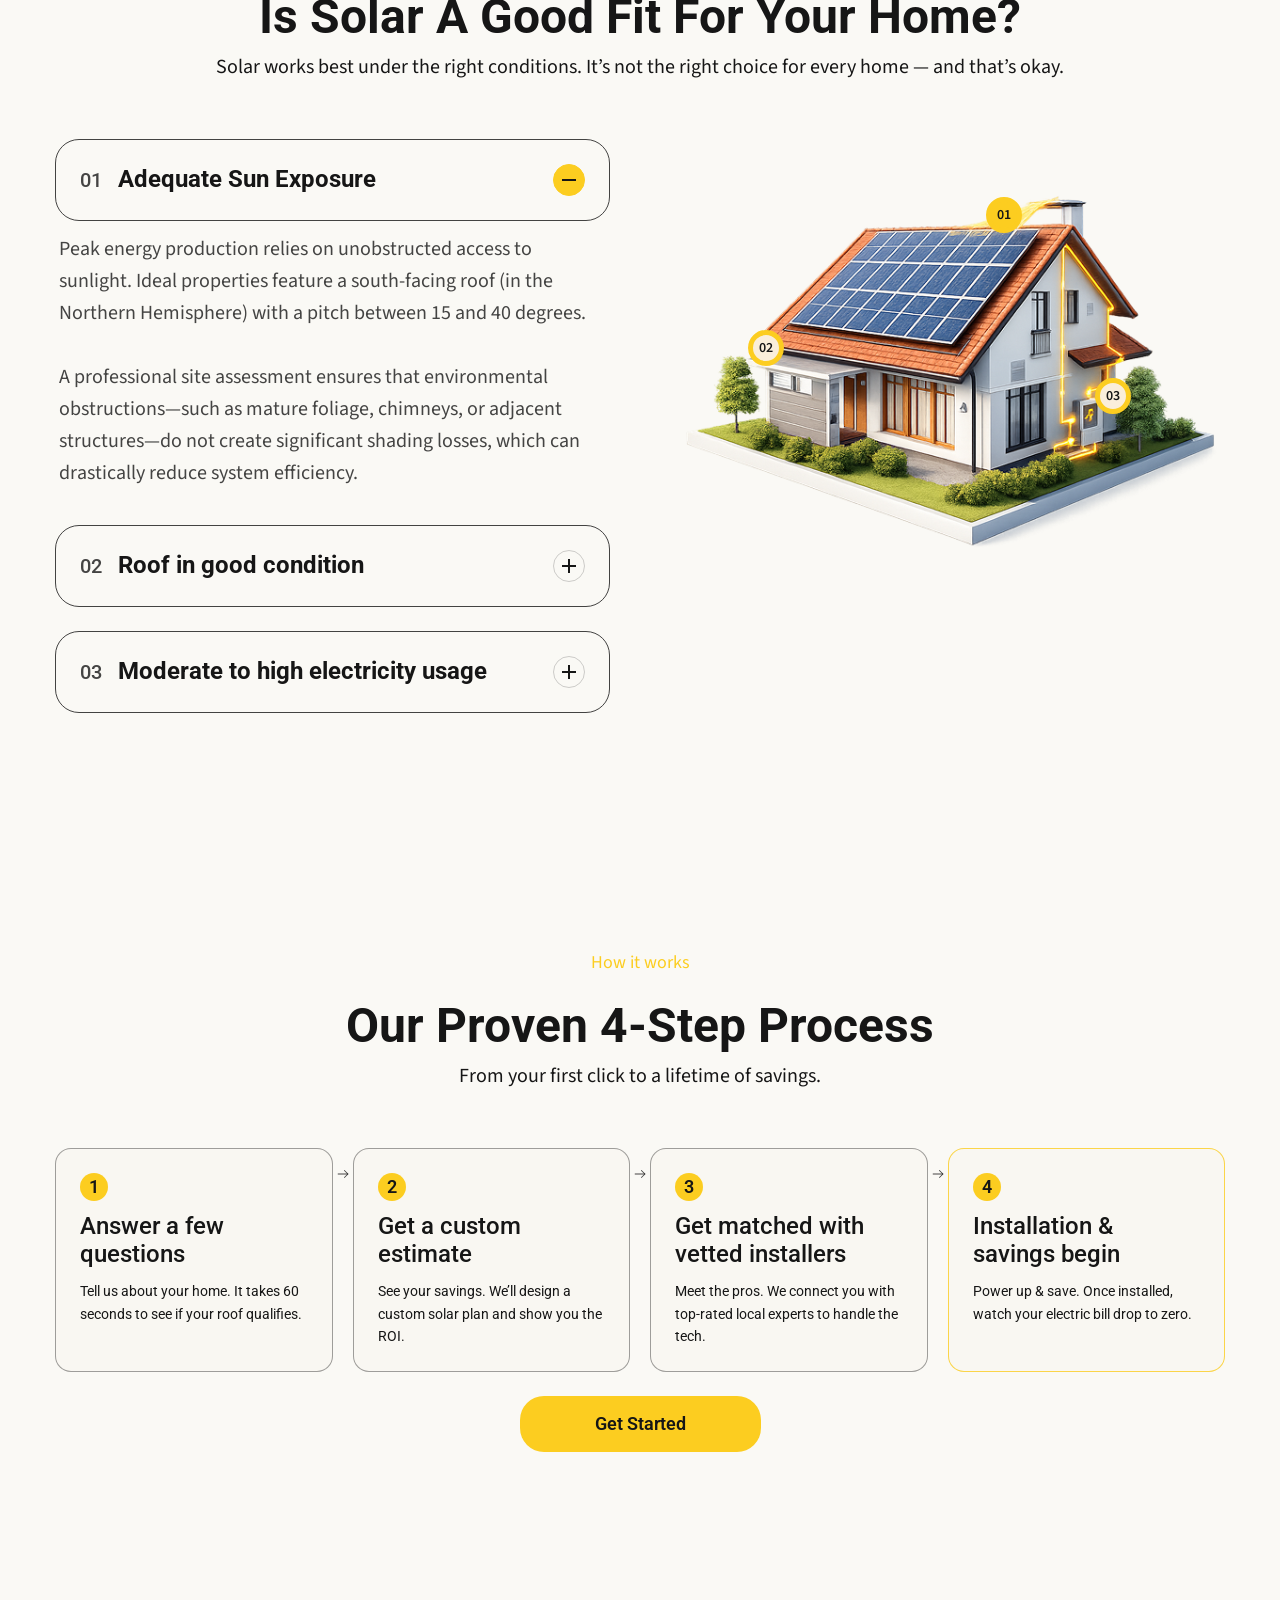
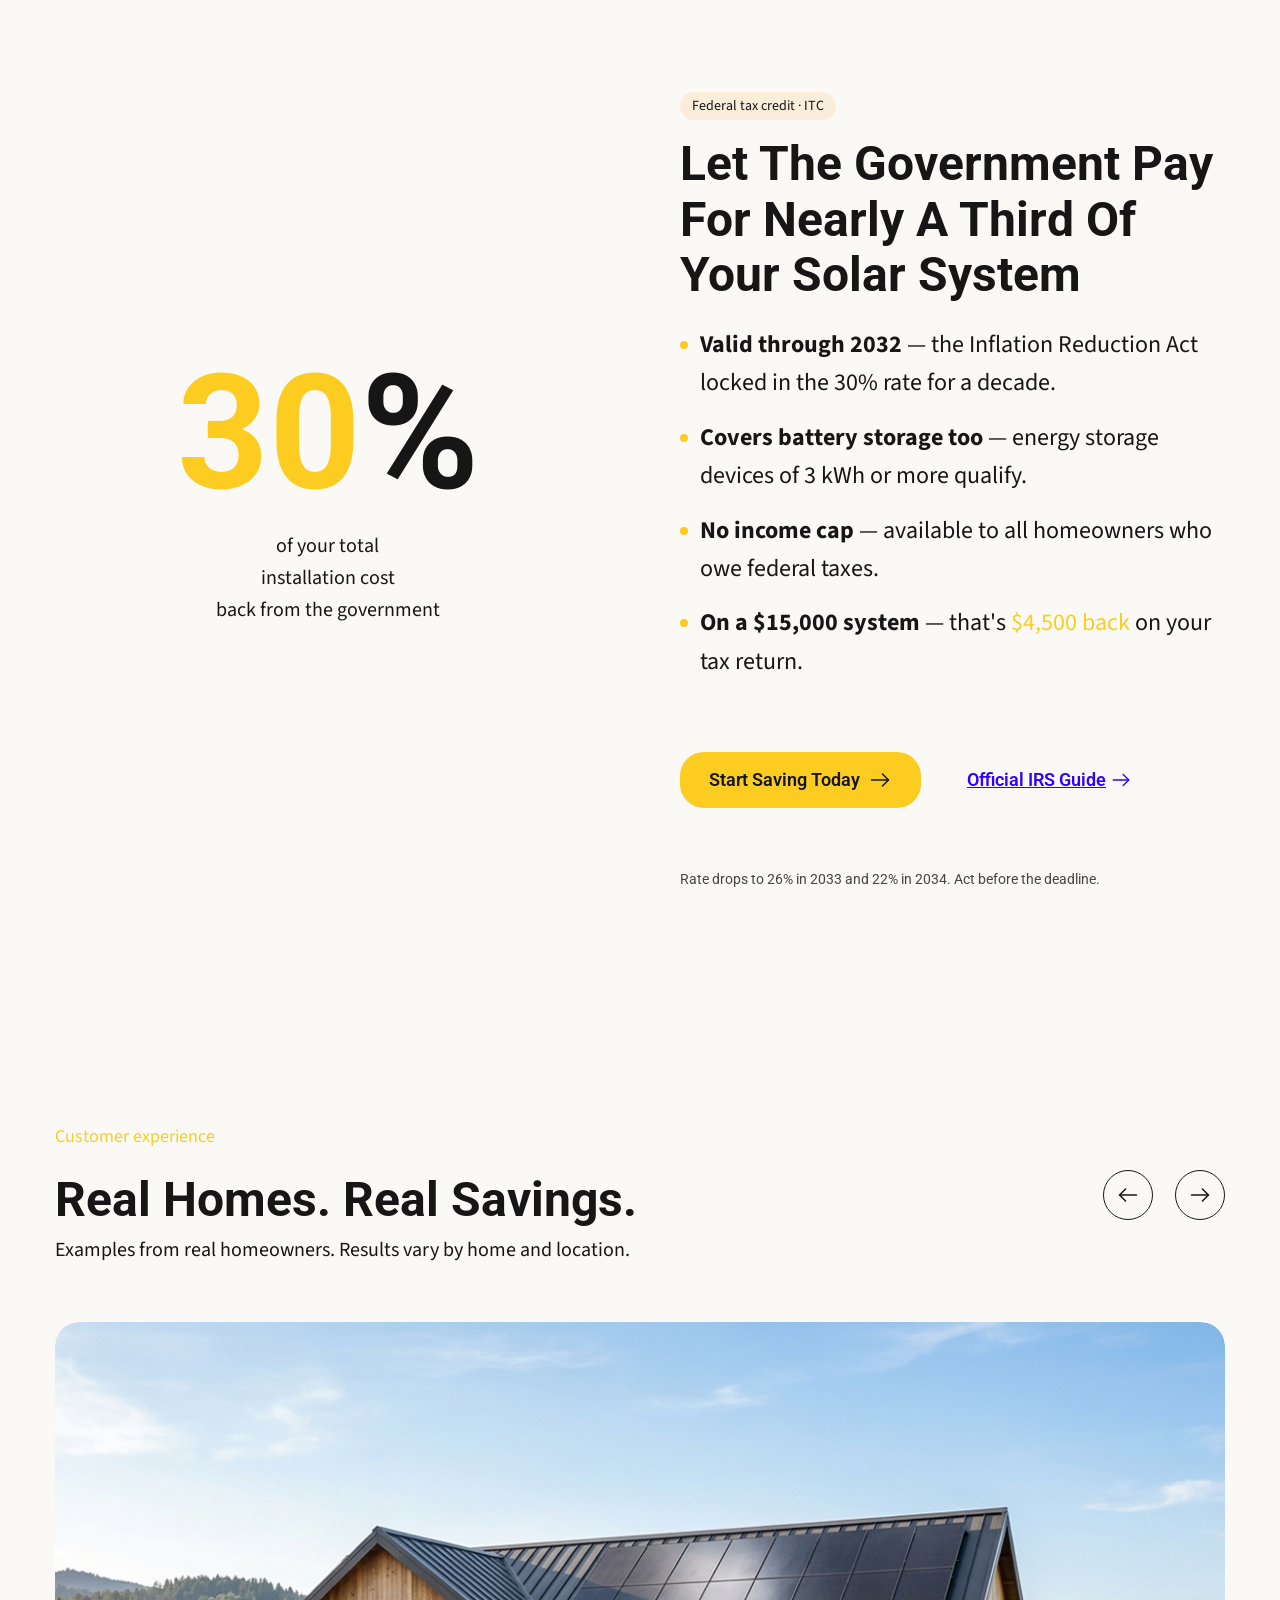
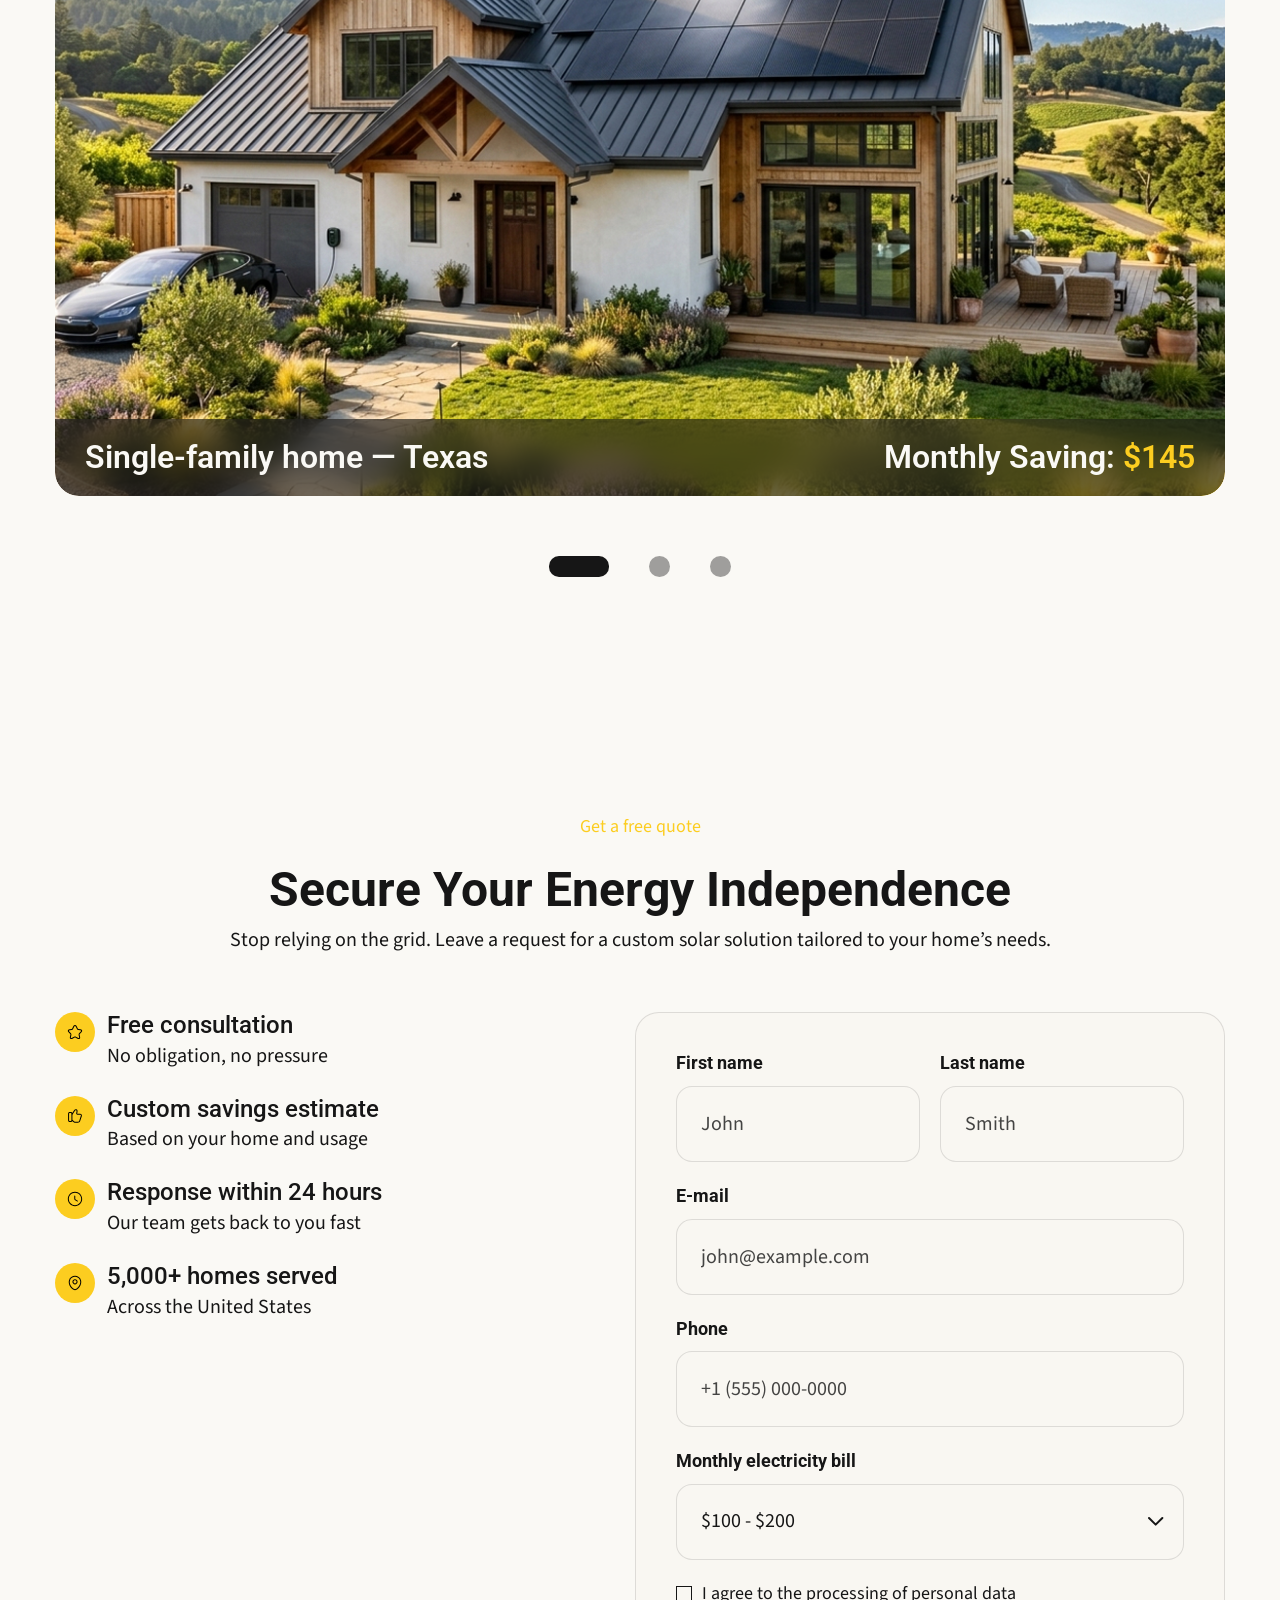
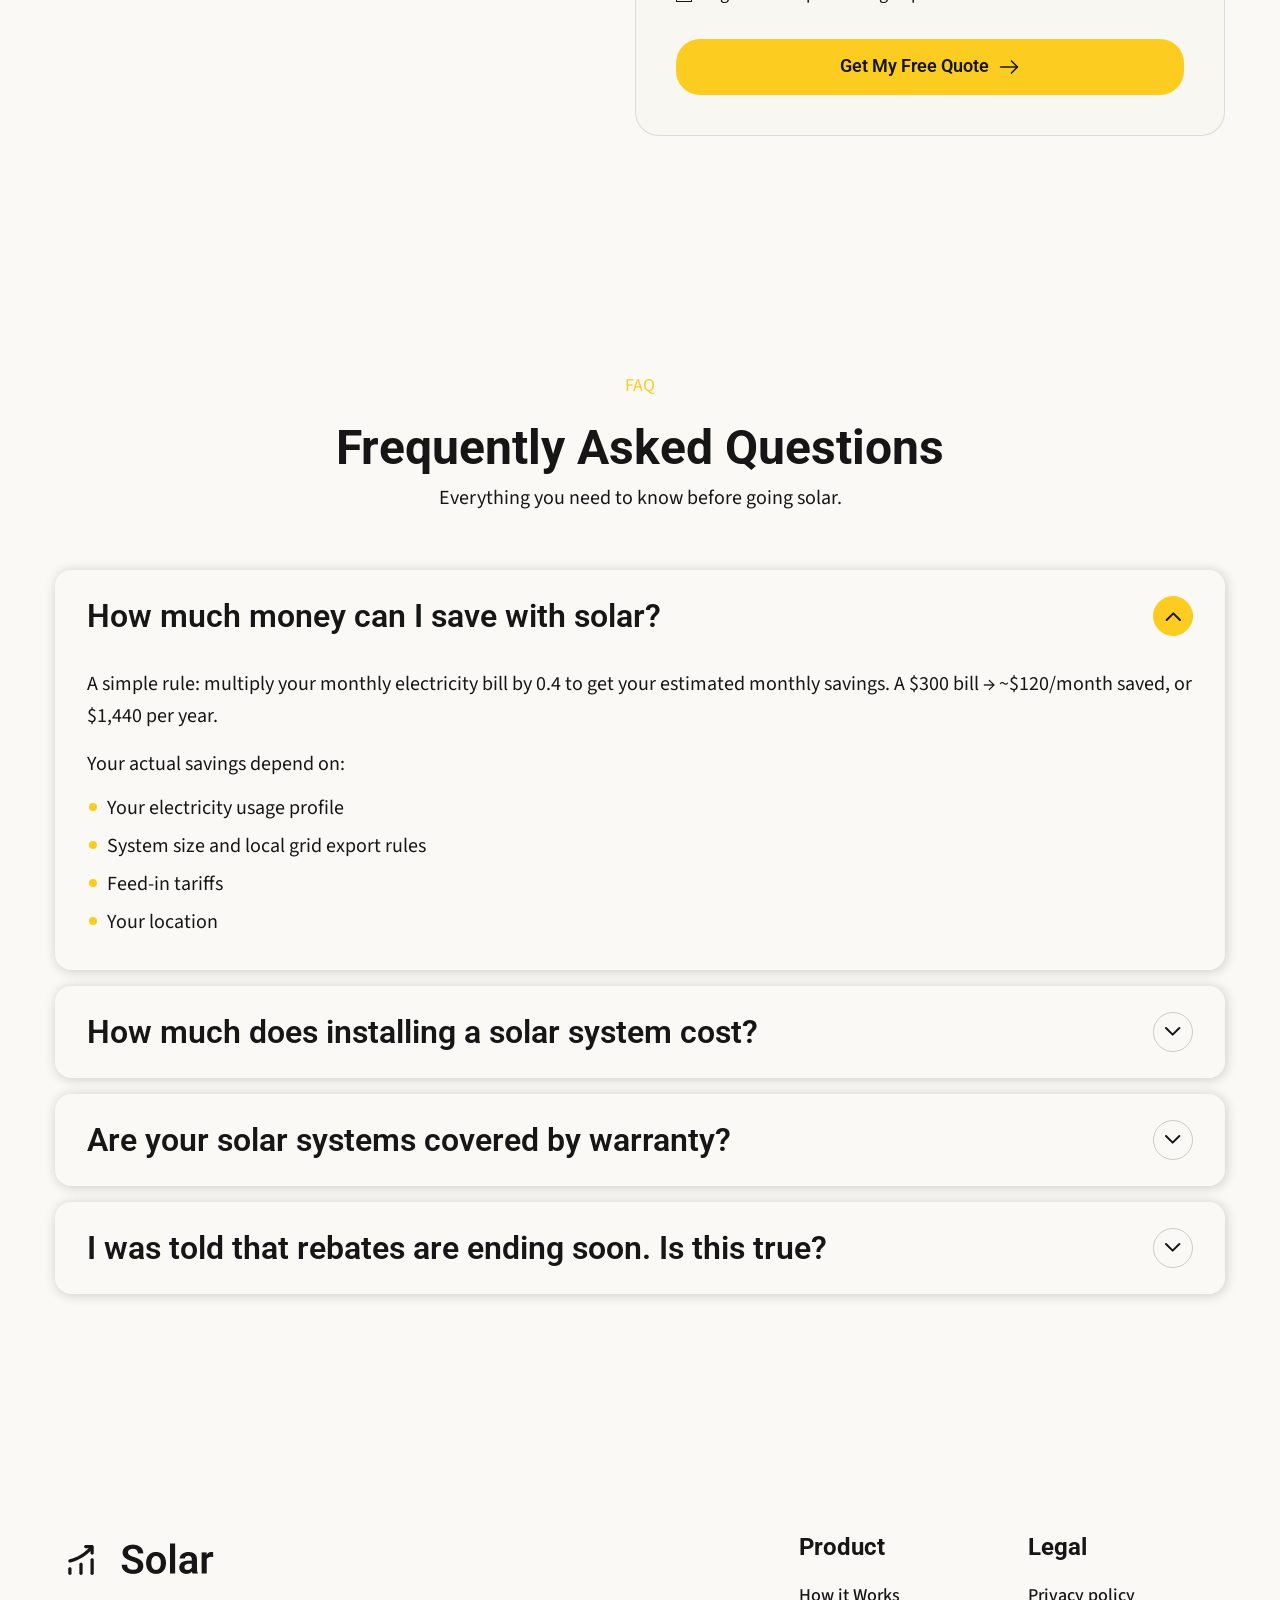
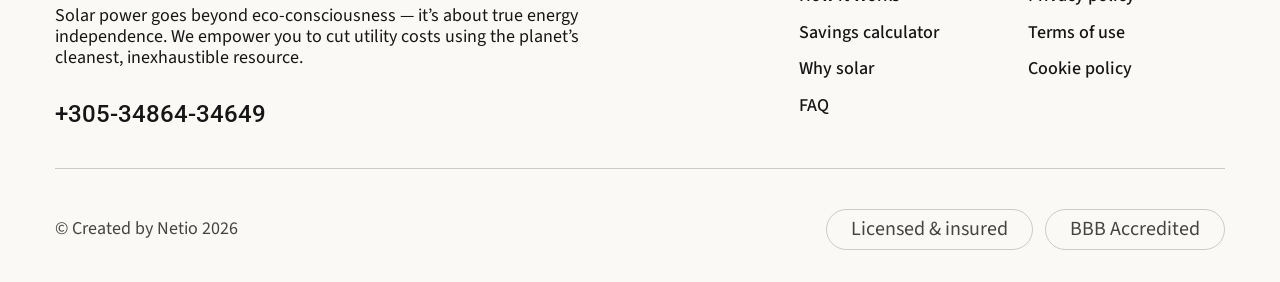
==== commit 6e0c4c8d: "highlights in accordion" ====
--- a/index.html
+++ b/index.html
@@ -8,6 +8,7 @@
                 integrity="sha512-Y0MM+V6ymRKN2zStTqzQ227DWhhp4Mzdo6gnlRnuaNCbc+YN/ZH0sBCLTM4M0oSy9c9VKiCvd4Jk44aCLrNS5Q=="
                 crossorigin="anonymous"
                 referrerpolicy="no-referrer" />
+        <link rel="icon" href="./assets/images/favicon.png" type="image/png">        
 
         <!-- fonts -->
         <link rel="preconnect" href="https://fonts.googleapis.com">
@@ -186,7 +187,7 @@
                             <div class="primary-card right-bottom-card">
                                 <p>Cost Breakdown</p>
                                 <div class="row">
-                                    <span>System Cost (6kW)</span>
+                                    <span>System Cost (<span id="systemKw">6</span>kW)</span>
                                     <span id="systemCost" class="bold">$15000</span>
                                 </div>
                                 <div class="row">
@@ -283,7 +284,7 @@
                     </div>
                     <div class="solar-checklist__container">
                         <div class="accordion">
-                            <div class="accordion-item active">
+                            <div class="accordion-item active" data-fit="01">
                                 <button class="accordion-header">
                                     <span class="accordion-num">01</span>
                                     <span class="accordion-title">Adequate Sun Exposure</span>
@@ -297,7 +298,7 @@
                                 </div>
                             </div>
 
-                            <div class="accordion-item">
+                            <div class="accordion-item" data-fit="02">
                                 <button class="accordion-header">
                                     <span class="accordion-num">02</span>
                                     <span class="accordion-title">Roof in good condition</span>
@@ -310,7 +311,7 @@
                                     </p>
                                 </div>
                             </div>
-                            <div class="accordion-item">
+                            <div class="accordion-item" data-fit="03">
                                 <button class="accordion-header">
                                     <span class="accordion-num">03</span>
                                     <span class="accordion-title">Moderate to high electricity usage</span>
@@ -326,9 +327,9 @@
                         </div>
                         <div class="solar-checklist__image">
                             <img src="./assets/images/house-solar-checklist.png" alt="Solar house">
-                            <div class="marker marker--1">01</div>
-                            <div class="marker marker--2">02</div>
-                            <div class="marker marker--3">03</div>
+                            <div class="marker marker--1 active" data-fit="01">01</div>
+                            <div class="marker marker--2" data-fit="02">02</div>
+                            <div class="marker marker--3" data-fit="03">03</div>
                         </div>
                     </div>
                 </div>
--- a/css/styles.css
+++ b/css/styles.css
@@ -686,6 +686,7 @@
     position: relative;
     overflow: visible;
     z-index: 1;
+    isolation: isolate;
 }
 
 .hero__image::before{
@@ -699,6 +700,8 @@
     background: var(--main-img-bg);
     filter: blur(200px);
     z-index: -1;
+    filter: blur(140px);
+    will-change: transform;
 }
 
 .hero__list-features{
@@ -934,6 +937,11 @@
 
     .list-features-item {
         font-size: 16px;
+    }
+
+    .hero__image::before{
+        width: 200px;
+        height: 200px;
     }
 }
 
@@ -1643,9 +1651,9 @@
 
 }
 
-.marker:hover{
+/* .marker:hover{
     background: var(--color-accent);
-}
+} */
 
 .marker--1 {
     top: 13%;
@@ -1660,6 +1668,16 @@
 .marker--3 {
     bottom: 38%;
     right: 17%;
+}
+
+.marker.active {
+    background: var(--color-accent);
+
+    /* box-shadow:
+        0 0 15px rgba(252, 205, 32, 0.6),
+        0 0 30px rgba(252, 205, 32, 0.3);
+
+    transform: scale(1.08); */
 }
 
 /* Tablet horizontal */
@@ -2173,7 +2191,7 @@
 
 .slide img{
     width: 100%;
-    height: 520px;
+    /* height: 520px; */
 
     object-fit: cover;
     object-position: center;
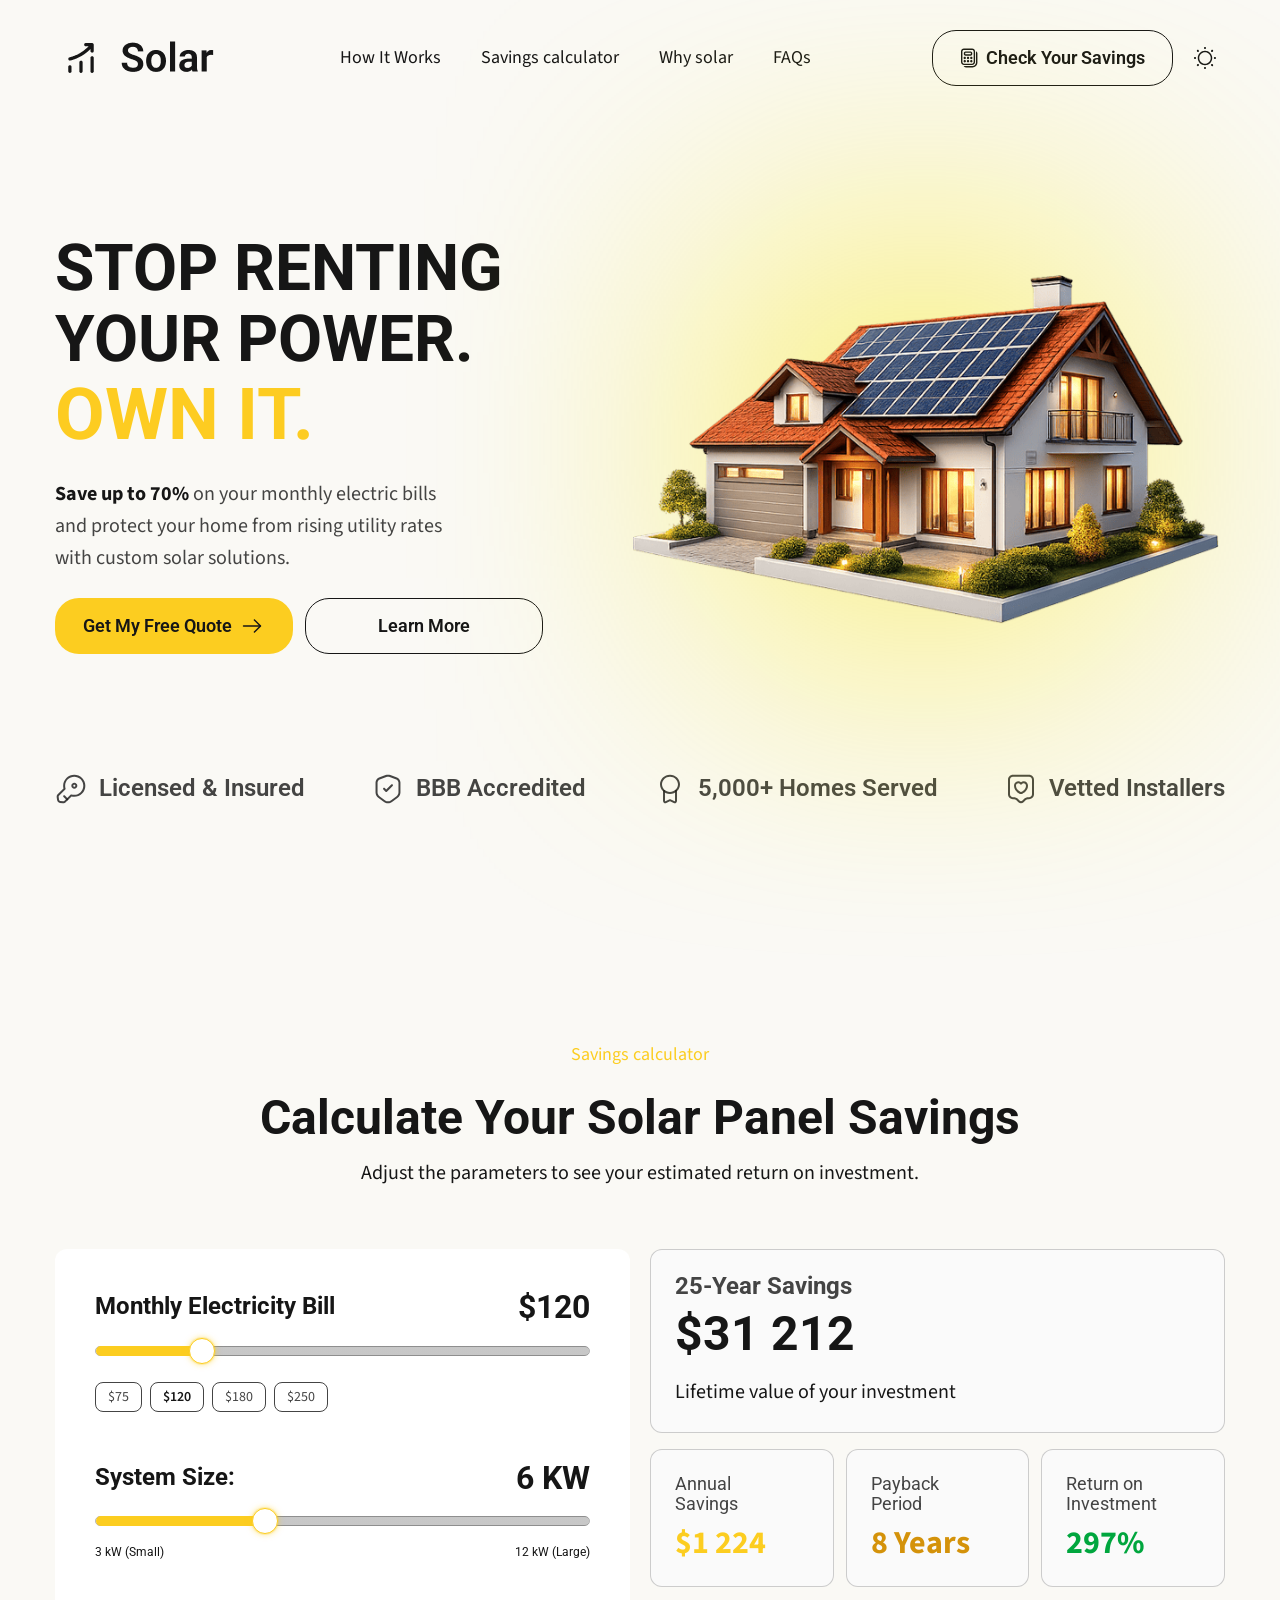
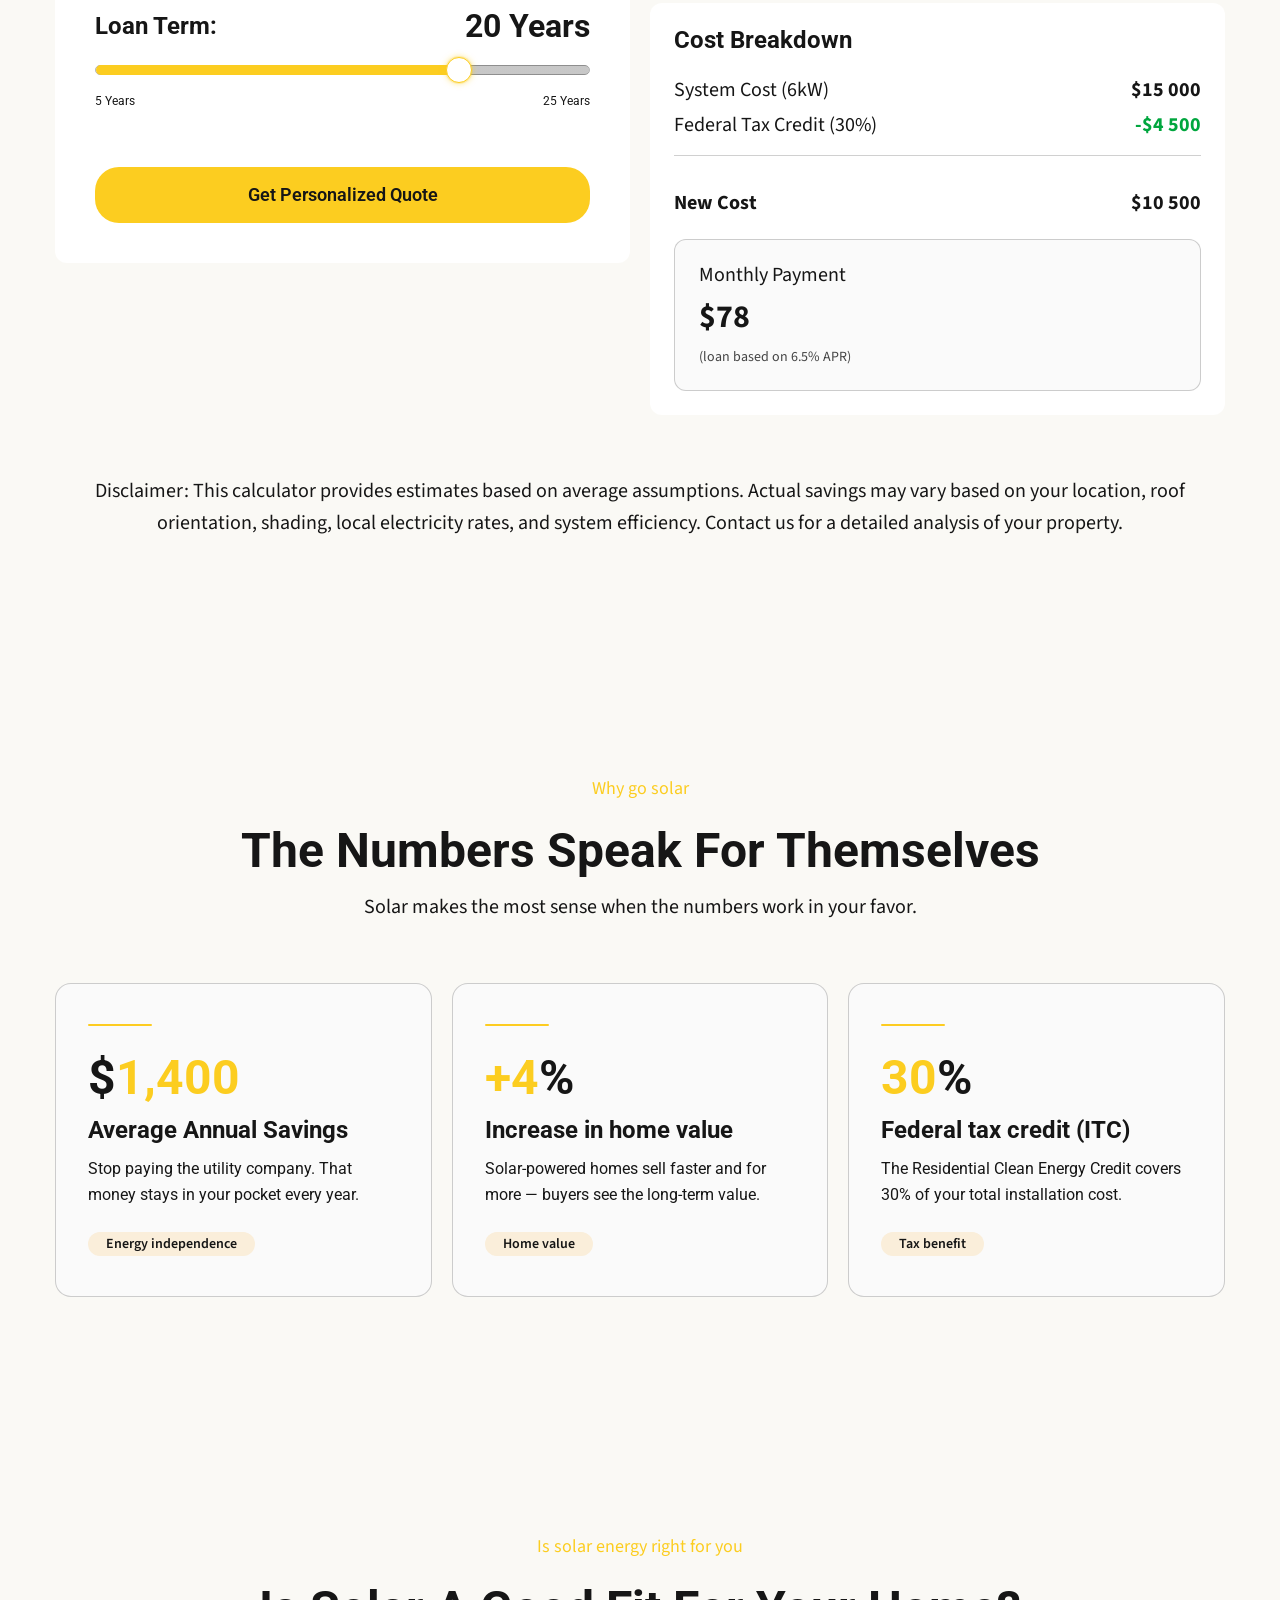
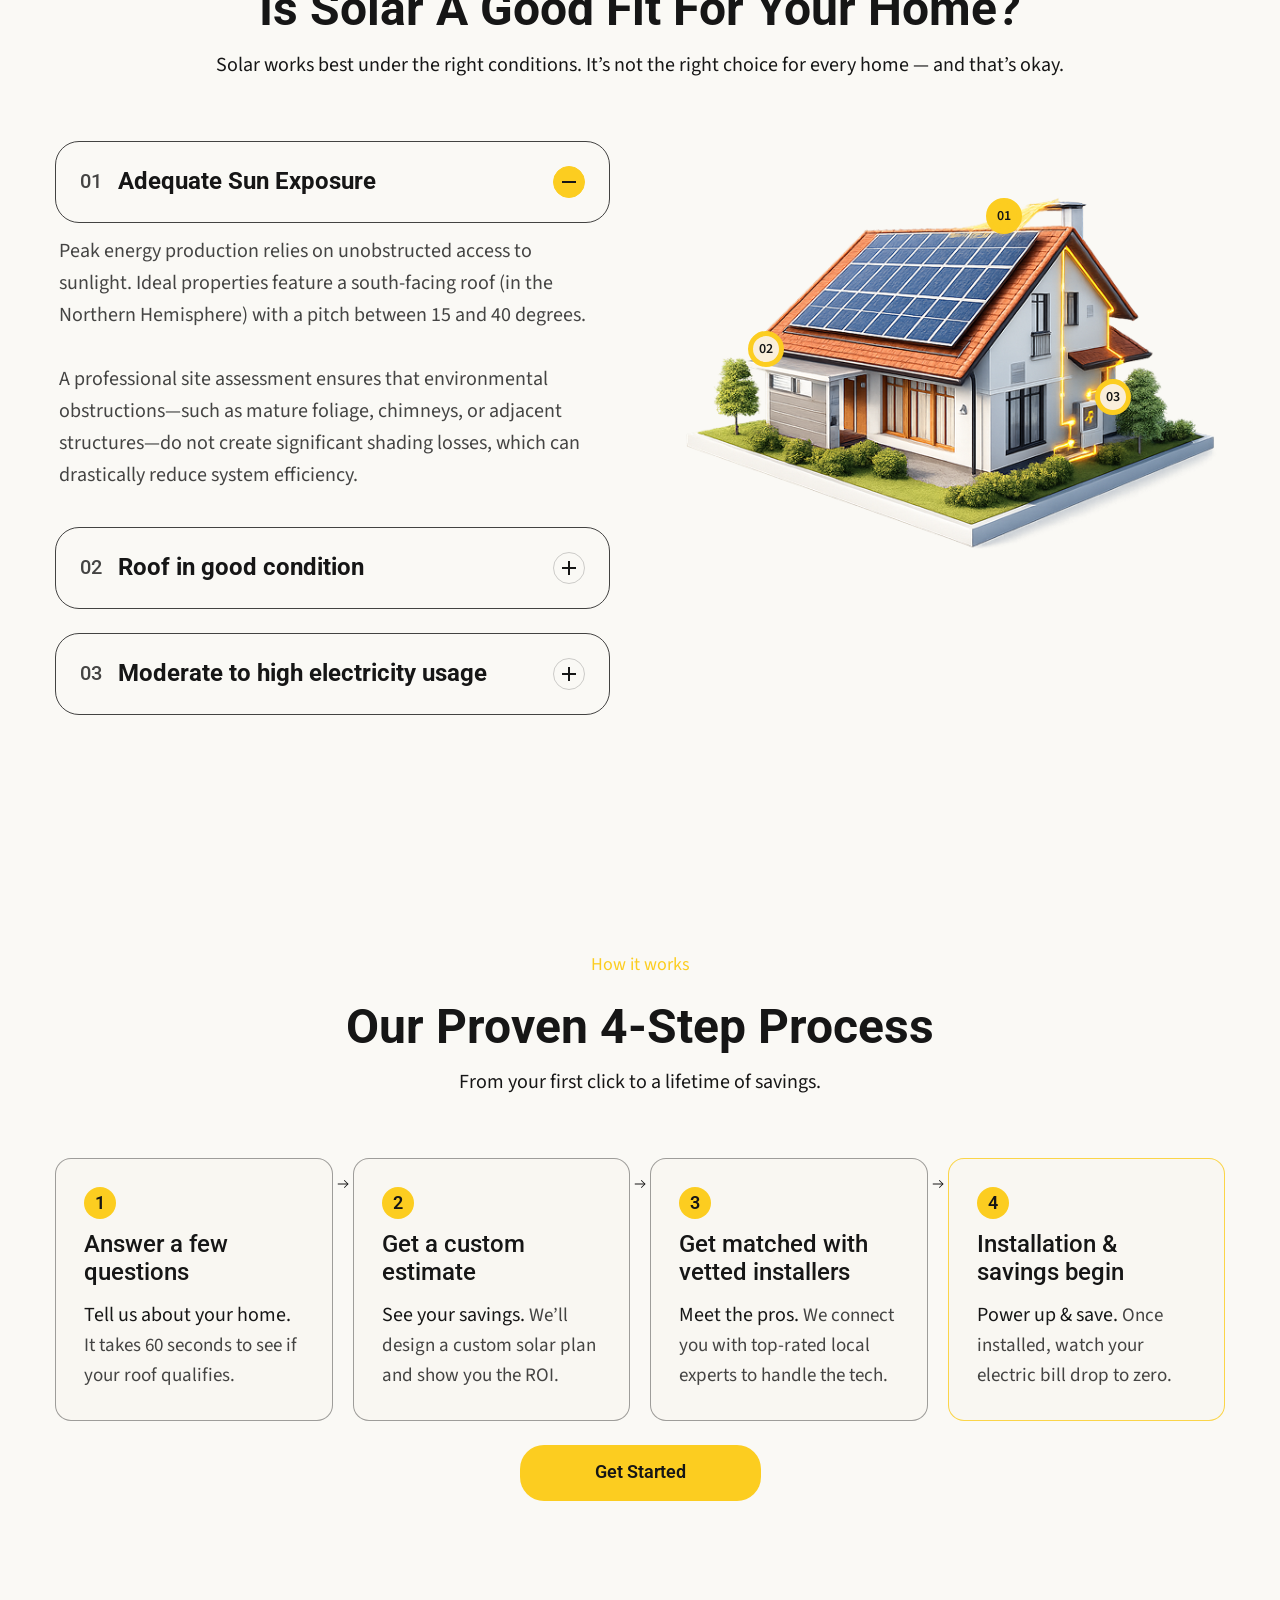
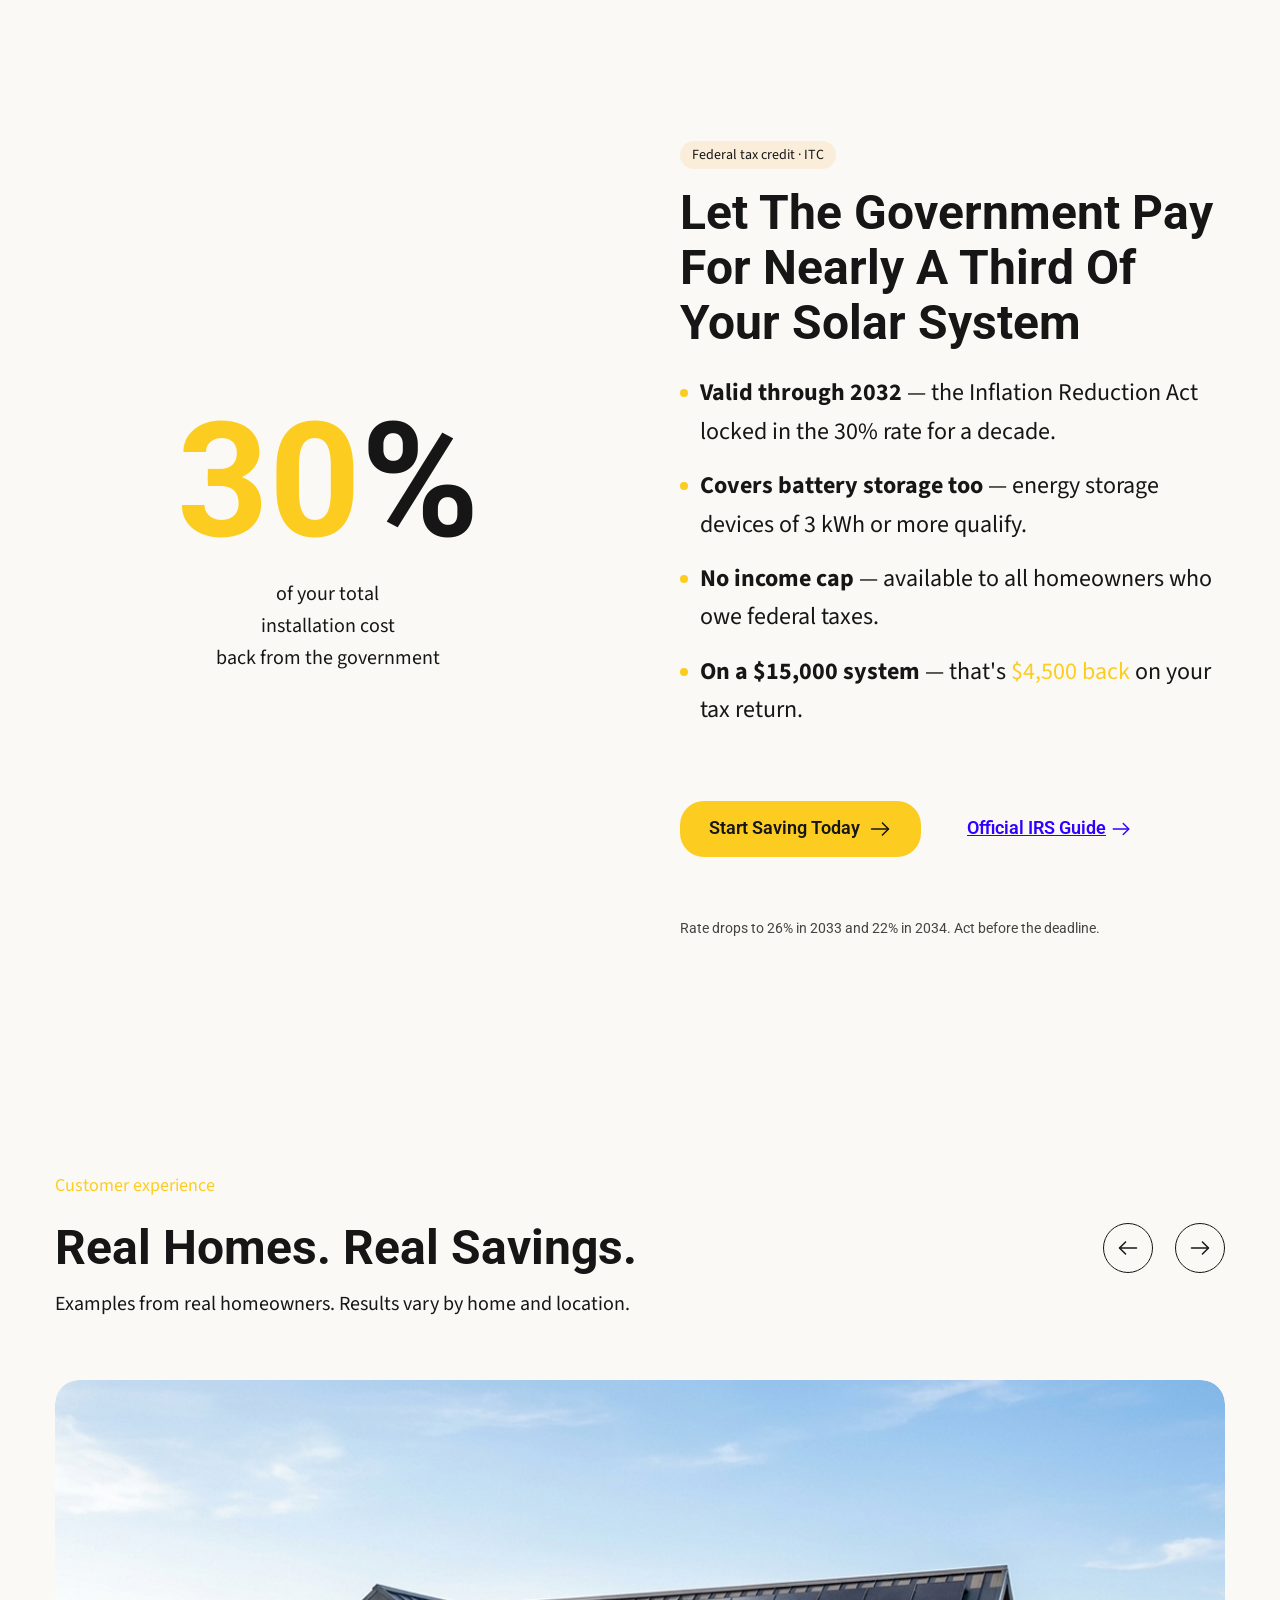
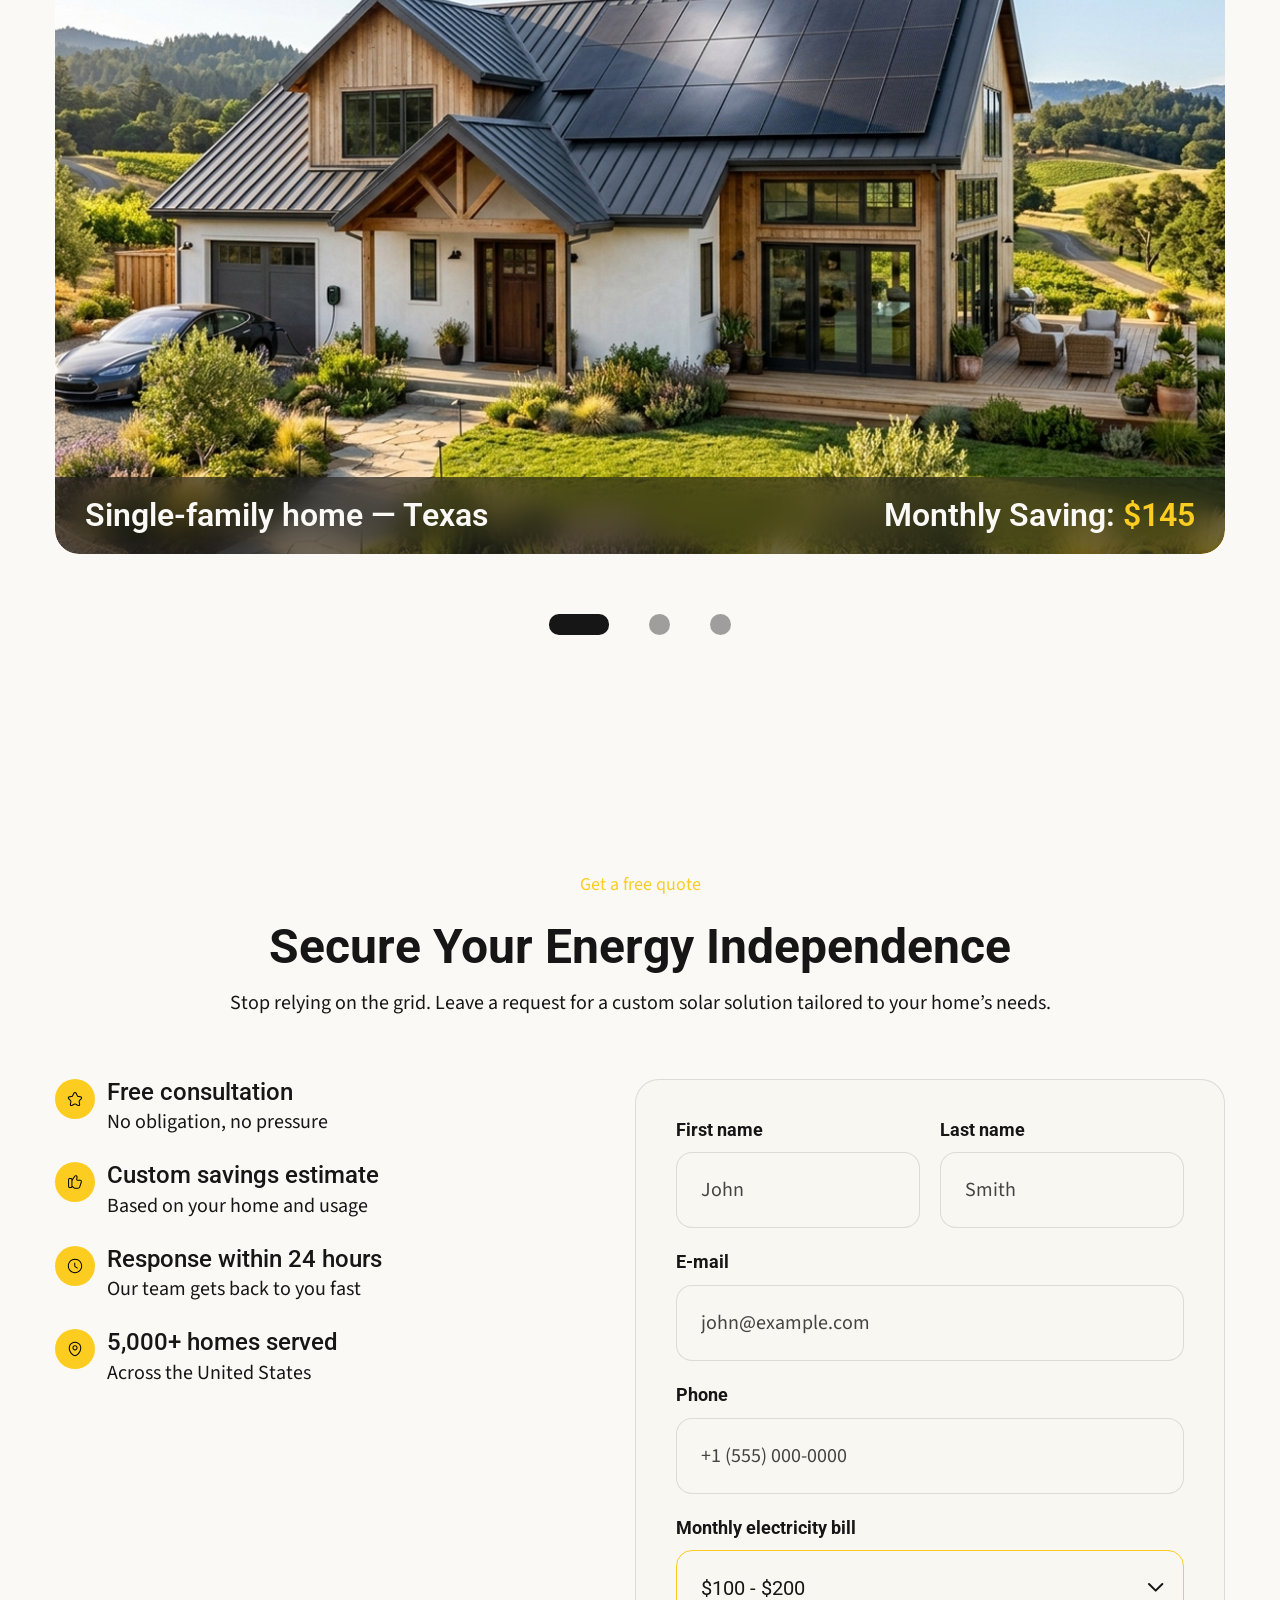
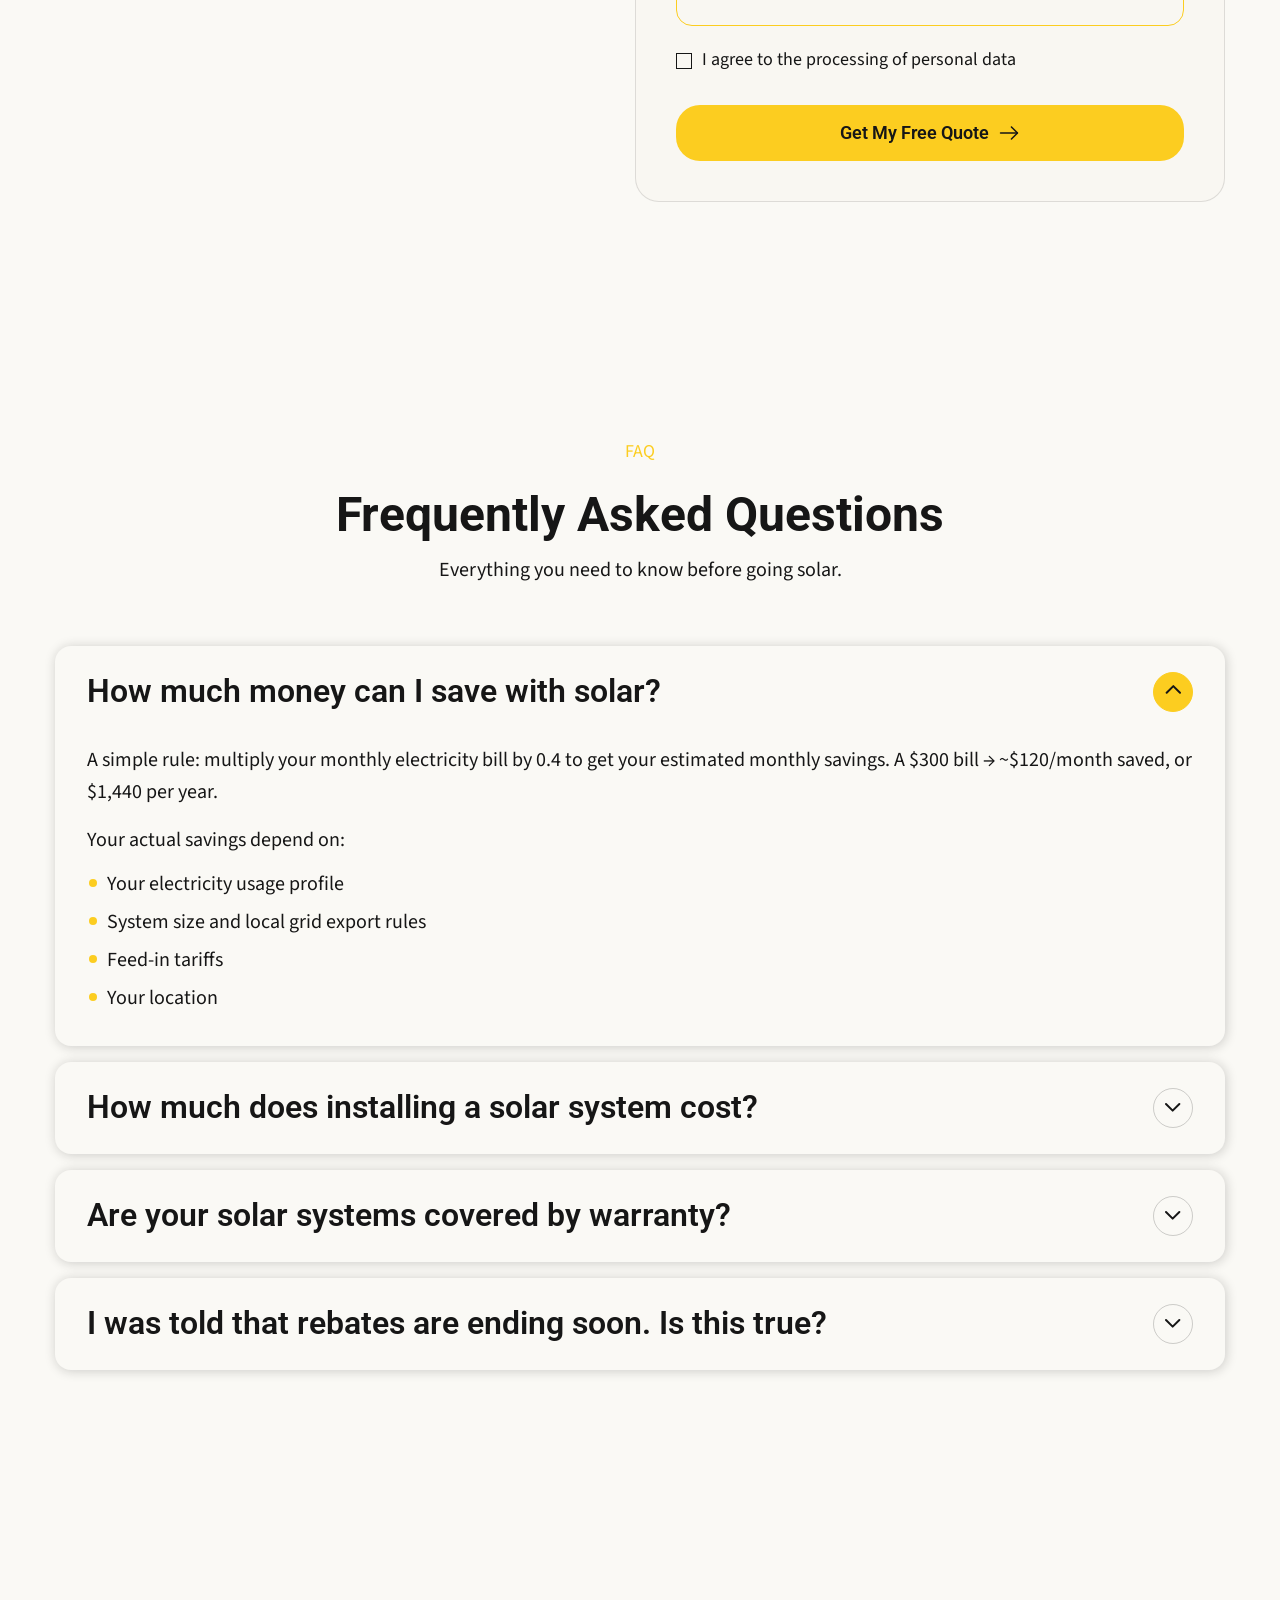
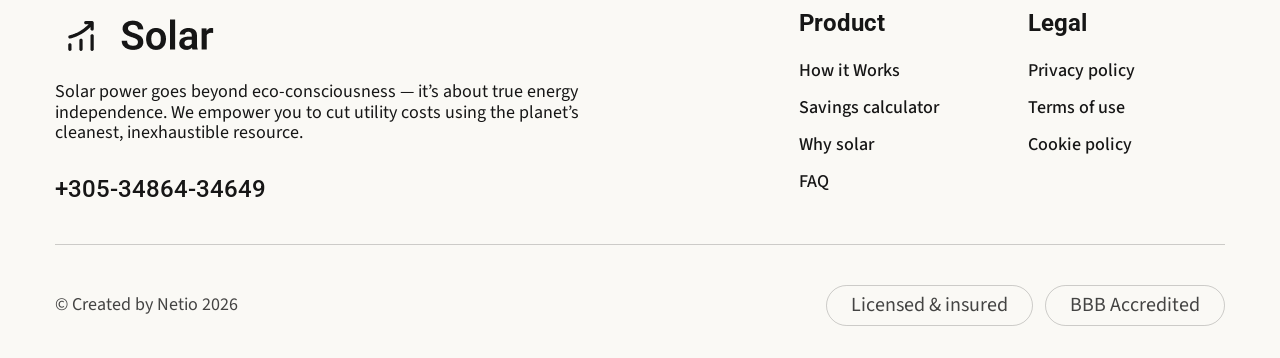
==== commit a6649c32: "added success and 404 pages" ====
--- a/index.html
+++ b/index.html
@@ -46,12 +46,12 @@
                     </ul> 
                 </nav>
                 <div class="header__buttons">
-                    <button type="button" class="secondary-btn">
+                    <a href="#calculator" class="secondary-btn">
                         <svg>
                             <use href="./assets/images/symbol-defs.svg#icon-calculator"></use>
                         </svg>
                         Check your savings
-                    </button>
+                    </a>
                     <button class="theme-toggle" id="theme-toggle" aria-label="Toggle dark mode">
                         <svg>
                             <use href="./assets/images/symbol-defs.svg#icon-sun"></use>
@@ -77,12 +77,12 @@
                             </h1>
                             <p class="hero__text"><span>Save up to 70%</span> on your monthly electric bills and protect your home from rising utility rates with custom solar solutions.</p>
                             <div class="hero__buttons">
-                                <button type="button" class="primary-btn">
+                                <a href="#contact-form" class="primary-btn">
                                     Get my free quote 
                                     <svg>
                                         <use href="./assets/images/symbol-defs.svg#icon-arrow"></use>
                                     </svg>
-                                </button>
+                                </a>
                                 <button type="button" class="secondary-btn">
                                     Learn more
                                 </button>
@@ -285,7 +285,7 @@
                     <div class="solar-checklist__container">
                         <div class="accordion">
                             <div class="accordion-item active" data-fit="01">
-                                <button class="accordion-header">
+                                <button type="button" class="accordion-header">
                                     <span class="accordion-num">01</span>
                                     <span class="accordion-title">Adequate Sun Exposure</span>
                                     <span class="accordion-icon"></span>
@@ -299,7 +299,7 @@
                             </div>
 
                             <div class="accordion-item" data-fit="02">
-                                <button class="accordion-header">
+                                <button type="button" class="accordion-header">
                                     <span class="accordion-num">02</span>
                                     <span class="accordion-title">Roof in good condition</span>
                                     <span class="accordion-icon"></span>
@@ -312,7 +312,7 @@
                                 </div>
                             </div>
                             <div class="accordion-item" data-fit="03">
-                                <button class="accordion-header">
+                                <button type="button" class="accordion-header">
                                     <span class="accordion-num">03</span>
                                     <span class="accordion-title">Moderate to high electricity usage</span>
                                     <span class="accordion-icon"></span>
@@ -382,7 +382,7 @@
                             <p><span>Power up & save.</span> Once installed, watch your electric bill drop to zero.</p>
                         </li>
                     </ul> 
-                    <button type="button" class="primary-btn">Get Started</button>   
+                    <a href="#contact-form" class="primary-btn">Get Started</a>   
                 </div>
             </section>
             <!-- HOW IT WORKS SECTION END -->
@@ -414,12 +414,12 @@
                         </ul>
 
                         <div class="tax-credit__buttons">
-                            <button class="primary-btn">
+                            <a href="#contact-form" class="primary-btn">
                                 Start Saving Today
                                 <svg>
                                     <use href="./assets/images/symbol-defs.svg#icon-arrow"></use>
                                 </svg>
-                            </button>
+                            </a>
                             <a href="#" class="link-btn">
                                 Official IRS Guide 
                                 <svg>
@@ -502,7 +502,7 @@
 
 
             <!-- CONTACT FORM SECTION START -->
-            <section class="contact-form">
+            <section class="contact-form" id="contact-form">
                 <div class="container">
                     <div class="section__header">
                         <p class="mini-header">Get a free quote</p>
@@ -559,35 +559,58 @@
                             </li>
                         </ul>
 
-                        <form class="form">
+                        <form class="form" id="quoteForm" novalidate>
                             <div class="form-row">
                                 <label for="firstName">First name
-                                    <input id="firstName" name="firstName" type="text" placeholder="John">
+                                    <input id="firstName" name="firstName" type="text" placeholder="John" required aria-describedby="firstNameError">
+                                    <span class="form-error" id="firstNameError" aria-live="polite"></span>
                                 </label>
                                 <label for="lastName">Last name
-                                    <input id="lastName" name="lastName" type="text" placeholder="Smith">
+                                    <input id="lastName" name="lastName" type="text" placeholder="Smith" required aria-describedby="lastNameError">
+                                    <span class="form-error" id="lastNameError" aria-live="polite"></span>
                                 </label>
                             </div>
                             <label for="userEmail">E-mail
-                                <input id="userEmail" name="userEmail" type="email" placeholder="john@example.com">
+                                <input id="userEmail" name="userEmail" type="email" placeholder="john@example.com" required aria-describedby="userEmailError">
+                                <span class="form-error" id="userEmailError" aria-live="polite"></span>
                             </label>
                             <label for="userPhone">Phone
-                                <input id="userPhone" name="userPhone" type="tel" placeholder="+1 (555) 000-0000">
+                                <input id="userPhone" name="userPhone" type="tel" placeholder="+1 (555) 000-0000" required aria-describedby="userPhoneError">
+                                <span class="form-error" id="userPhoneError" aria-live="polite"></span>
                             </label>
-                            <label for="userBill" class="user-bill-select">Monthly electricity bill
-                                <select id="userBill" name="userBill">
-                                    <option>$100 - $200</option>
-                                    <option>$200 - $300</option>
-                                    <option>$300 - $400</option>
-                                </select>
-                                <span class="select-arrow" aria-hidden="true">
-                                    <svg>
-                                        <use href="./assets/images/symbol-defs.svg#icon-input-arrow"></use>
-                                    </svg>
-                                </span>
-                            </label>
+                            <div class="custom-select" data-validation-field="userBill">
+                                <span class="select-label" id="userBillLabel">
+                                    Monthly electricity bill
+                                </span>
+                                <input id="userBill" name="userBill" type="hidden" value="$100 - $200" required>
+                                <button type="button" class="custom-select__trigger" aria-labelledby="userBillLabel userBillValue" aria-describedby="userBillError" aria-invalid="false" aria-expanded="false">
+                                    <span class="custom-select__value" id="userBillValue">
+                                        $100 - $200
+                                    </span>
+                                    <span class="select-arrow">
+                                        <svg>
+                                            <use href="./assets/images/symbol-defs.svg#icon-input-arrow"></use>
+                                        </svg>
+                                    </span>
+                                </button>
+                                <ul class="custom-select__dropdown">
+                                    <li class="custom-select__option">
+                                        Under $100
+                                    </li>
+                                    <li class="custom-select__option active">
+                                        $100 - $200
+                                    </li>
+                                    <li class="custom-select__option">
+                                        $200 - $300
+                                    </li>
+                                    <li class="custom-select__option">
+                                        Over $300
+                                    </li>
+                                </ul>
+                                <span class="form-error" id="userBillError" aria-live="polite"></span>
+                            </div>
                             <label for="tick" class="checkbox">
-                                <input id="tick" name="tick" type="checkbox">
+                                <input id="tick" name="tick" type="checkbox" required aria-describedby="tickError">
                                 <span class="checkbox__box">
                                     <svg>
                                         <use href="./assets/images/symbol-defs.svg#icon-tick"></use>
@@ -595,8 +618,11 @@
                                 </span>
                                 I agree to the processing of personal data
                             </label>
-                            <button class="primary-btn full">Get My Free Quote 
-                                <svg>
+                            <span class="form-error form-error--checkbox" id="tickError" aria-live="polite"></span>
+                            <button type="submit" class="primary-btn full form-submit">
+                                <span class="form-submit__spinner" aria-hidden="true"></span>
+                                <span class="form-submit__text">Get My Free Quote</span>
+                                <svg class="form-submit__icon" aria-hidden="true">
                                     <use href="./assets/images/symbol-defs.svg#icon-arrow"></use>
                                 </svg>
                             </button>
@@ -748,7 +774,7 @@
                             <a href="#">Cookie policy</a>
                         </div>
                     </div>
-                    <button class="primary-btn" type="button">Get my free quote</button>
+                    <a href="#contact-form" class="primary-btn">Get my free quote</a>
                 </div>
 
                 <div class="footer-bottom">
--- a/css/styles.css
+++ b/css/styles.css
@@ -69,6 +69,7 @@
     --step-border: 1px solid #16161666; 
     --form-border: 1px solid #1616161F;
     --input-border: 1px solid #16161666;
+    --select-bg: #F9F7F2;
 
     --shadow: 1px 1px 12px 0 rgba(22, 22, 22, 0.20);
     --faq-bg: #FAF9F5;
@@ -109,6 +110,16 @@
 
 
     --footer-underline: 1px solid #16161633;
+
+    --success-list-bg: #ffffff;
+    --success-list-border: none;
+    --success-list-underline: 1px solid #1616163D;
+
+    --error-nav-tags-bg:#FFFFFF;
+    --error-nav-tags-border:1px solid #1616161F;
+
+    --error-sun-bg:radial-gradient(50% 50% at 50% 50%, rgba(255, 233, 153, 0.6) 0%, rgba(255, 251, 238, 0.6) 100%);
+
 }
 
 
@@ -137,6 +148,8 @@
     --form-border: 1px solid #F9F7F21F;
     --input-border: 1px solid #F9F7F266;
 
+    --select-bg: #161616;
+
     --shadow: none;
     --faq-bg: #F9F7F21F;
 
@@ -156,6 +169,15 @@
     --toggle-pressed-border: 1px solid #D9D9D933;
 
     --footer-underline: 1px solid #F9F7F266;
+
+    --success-list-bg:#F9F7F21F;
+    --success-list-border: 1px solid #F9F7F21F;
+    --success-list-underline: 1px solid #F9F7F23D;
+
+    --error-nav-tags-bg:#F9F7F21F;
+    --error-nav-tags-border:1px solid #F9F7F233;
+
+    --error-sun-bg:radial-gradient(50% 50% at 50% 50%, rgba(255, 201, 0, 0.24) 0%, rgba(45, 37, 3, 0.24) 100%);
 }
 
 
@@ -264,6 +286,7 @@
    font-size: 48px;
    color: var(--primary-color);
    text-transform: capitalize;
+   /* line-height: 1.1; */
 }
 
 .subtitle{
@@ -271,6 +294,7 @@
     font-size: 20px;
     margin-top: 12px;    
     color: var(--primary-color);
+    line-height: 1.6;
 }
 
 .section__header{
@@ -301,7 +325,10 @@
     cursor: pointer;
     text-transform: capitalize;
     font-weight: 600;
-    transition: color 0.3s ease;
+    transition:
+        opacity 0.3s ease,
+        color 0.3s ease,
+        transform 0.3s ease;
 }
 
 .primary-btn{
@@ -352,7 +379,10 @@
     width: 24px;
     height: 24px;
     fill: currentColor;
-    transition: fill 0.3s ease;
+    transition:
+        opacity 0.3s ease,
+        fill 0.3s ease,
+        transform 0.3s ease;
 }
 
 .secondary-btn svg{
@@ -481,6 +511,7 @@
     width: 40px;
     height: 40px;
     border: 1px solid transparent;
+    box-sizing: border-box;
     border-radius: 50%;
     color: var(--primary-color);
     background: transparent;
@@ -498,11 +529,13 @@
 
 .menu-toggle span{
     position: absolute;
-    left: 13px;
-    width: 14px;
+    width: 22px;
     height: 2px;
+    left: 50%;
+    top: 50%;
     border-radius: 2px;
     background: currentColor;
+    transform-origin: center;
 }
 
 .menu-toggle svg{
@@ -511,18 +544,22 @@
     fill: currentColor;
 }
 
-.menu-toggle--close span{
+/* .menu-toggle--close span{
     width: 22px;
     left: 9px;
     top: 19px;
-}
+} */
 
 .menu-toggle--close span:first-child{
-    transform: rotate(45deg);
+    transform:
+        translate(-50%, -50%)
+        rotate(45deg);
 }
 
 .menu-toggle--close span:last-child{
-    transform: rotate(-45deg);
+    transform:
+        translate(-50%, -50%)
+        rotate(-45deg);
 }
 
 /* Tablet horizontal */
@@ -1478,7 +1515,7 @@
     line-height: 1.6;
     color: var(--primary-color);
     margin-bottom: 24px;
-    max-width: 264px;
+    /* max-width: 264px; */
 }
 .saving-card__tag {
     display: inline-block;
@@ -1762,7 +1799,7 @@
 
 .step {
     position: relative;
-    padding: 24px;
+    padding: 28px;
     border-radius: 16px;
     background: var(--card-bg);
     border: var(--step-border);
@@ -1784,8 +1821,8 @@
 }
 
 .step__num {
-    width: 28px;
-    height: 28px;
+    width: 32px;
+    height: 32px;
     display: flex;
     align-items: center;
     justify-content: center;
@@ -1804,10 +1841,19 @@
     color: var(--primary-color);
 }
 
+.step span {
+    font-size: 20px;
+    line-height: 1.6;
+    color: var(--primary-color);
+    font-family: var(--font-secondary);
+}
+
+
 .step p {
-    font-size: 14px;
+    font-size: 19px;
     line-height: 1.6;
-    color: var(--primary-color);
+    color: var(--text-80);
+    font-family: var(--font-secondary);
 }
 
 .step__arrow {
@@ -1829,7 +1875,7 @@
 }
 
 .steps + .primary-btn {
-    display: block;
+    /* display: block; */
     margin: 24px auto 0;
 }
 
@@ -2409,21 +2455,30 @@
     margin-top: 12px;
     color: var(--primary-color);
     background: var(--form-bg);
+    transition:
+        border-color 0.3s ease,
+        box-shadow 0.3s ease,
+        color 0.3s ease,
+        opacity 0.3s ease;
 }
 
 .form input::placeholder {
     color: var(--text-80);
 }
 
+.form input:focus,
+.form select:focus {
+    outline: none;
+
+    border-color: var(--color-accent);
+
+    /* box-shadow:0 0 0 3px rgba(252, 205, 32, 0.15); */
+}
+
+
+
 .user-bill-select {
     position: relative;
-}
-
-.form select {
-    appearance: none;
-    -webkit-appearance: none;
-    -moz-appearance: none;
-    padding: 24px 50px 24px 24px;
 }
 
 .select-arrow {
@@ -2435,6 +2490,8 @@
     height: 16px;
     color: var(--primary-color);
     pointer-events: none;
+    transition: transform 0.3s ease;
+     transform: translateY(-50%);
 }
 
 .select-arrow svg {
@@ -2445,9 +2502,89 @@
     stroke: currentColor;
 }
 
+.custom-select {
+    position: relative;
+    display: flex;
+    flex-direction: column;
+}
+
+.select-label {
+    font-size: 18px;
+    font-weight: 700;
+    margin-bottom: 12px;
+}
+
+.custom-select__trigger {
+    width: 100%;
+    height: 76px;
+    border-radius: 16px;
+    border: 1px solid var(--color-accent);
+    background: var(--form-bg);
+    padding: 24px;
+    display: flex;
+    align-items: center;
+    justify-content: space-between;
+    cursor: pointer;
+    font-size: 20px;
+    color: var(--primary-color);
+    transition:
+        border-color 0.3s ease,
+        box-shadow 0.3s ease,
+        color 0.3s ease;
+}
+
+.custom-select__dropdown {
+    position: absolute;
+    top: calc(100% + 8px);
+    left: 0;
+    width: 100%;
+    background: var(--select-bg);
+    border: 1px solid var(--color-accent);
+    padding: 0;
+    margin: 0;
+    border-radius: 0;
+    list-style: none;
+    overflow: hidden;
+    opacity: 0;
+    visibility: hidden;
+    transition: 0.3s ease;
+    z-index: 10;
+}
+
+.custom-select.open .custom-select__dropdown {
+    opacity: 1;
+    visibility: visible;
+}
+
+.custom-select.open .select-arrow {
+    transform: translateY(-50%) rotate(180deg);
+}
+
+.custom-select__option {
+    padding: 8px 24px;
+    font-size: 20px;
+    cursor: pointer;
+    transition: 0.2s ease;
+    color: var(--primary-color);
+    font-weight: 400;
+    font-family: var(--font-secondary);
+
+}
+
+.custom-select__option:hover {
+    background: rgba(252, 205, 32, 0.12);
+}
+
+.custom-select__option.active {
+    background: #1967D2;
+    color: white;
+}
+
+
 .form input[type="checkbox"] {
     display: none;
 }
+
 
 .form label.checkbox {
     display: flex;
@@ -2470,6 +2607,44 @@
     align-items: center;
     justify-content: center;
     color: var(--primary-text-color-btn);
+    transition:
+        border-color 0.3s ease,
+        box-shadow 0.3s ease,
+        color 0.3s ease,
+        background-color 0.3s ease;
+}
+
+.form-error {
+    min-height: 18px;
+    margin-top: 6px;
+    color: #FF0000;
+    font-size: 14px;
+    font-weight: 400;
+    line-height: 1.3;
+    font-family: var(--font-secondary);
+    transition: color 0.3s ease;
+}
+
+.form-error:empty {
+    display: none;
+}
+
+.form-error--checkbox {
+    margin-top: -18px;
+}
+
+.form input.is-invalid,
+.form select.is-invalid,
+.custom-select__trigger.is-invalid,
+.checkbox__box.is-invalid {
+    border: 1px solid #FF000066;
+}
+
+.form input.is-fixing,
+.form select.is-fixing,
+.custom-select__trigger.is-fixing,
+.checkbox__box.is-fixing {
+    border: 1px solid #FF0000;
 }
 
 .checkbox__box svg {
@@ -2482,7 +2657,8 @@
 
 .checkbox input:checked + .checkbox__box {
     background: var(--color-accent);
-    border-color: var(--primary-color);
+    /* border-color: var(--primary-color); */
+    border: none;
 }
 
 .checkbox input:checked + .checkbox__box svg {
@@ -2491,6 +2667,66 @@
 
 .primary-btn.full {
     width: 100%;
+}
+
+.form-submit {
+    position: relative;
+}
+
+.form-submit__text,
+.form-submit__icon,
+.form-submit__spinner {
+    flex-shrink: 0;
+}
+
+.form-submit__text {
+    transition:
+        opacity 0.3s ease,
+        color 0.3s ease,
+        transform 0.3s ease;
+}
+
+.form-submit__spinner {
+    display: none;
+    width: 20px;
+    height: 20px;
+    border: 2px solid rgba(22, 22, 22, 0.25);
+    border-top-color: var(--primary-text-color-btn);
+    border-radius: 50%;
+    opacity: 0;
+    transform: scale(0.9);
+    transition:
+        opacity 0.3s ease,
+        color 0.3s ease,
+        transform 0.3s ease;
+}
+
+.form-submit.loading,
+.form-submit:disabled {
+    cursor: not-allowed;
+    pointer-events: none;
+}
+
+.form-submit.loading .form-submit__spinner {
+    display: inline-block;
+    opacity: 1;
+    transform: scale(1);
+    animation: form-submit-spin 0.8s linear infinite;
+}
+
+.form-submit.loading .form-submit__icon {
+    opacity: 0;
+    transform: scale(0.85);
+}
+
+@keyframes form-submit-spin {
+    from {
+        transform: rotate(0deg);
+    }
+
+    to {
+        transform: rotate(360deg);
+    }
 }
 
 /* Tablet horizontal */
@@ -2700,7 +2936,7 @@
 
 .faq-item.active .faq-icon svg {
     color: #161616;
-    transform: rotate(180deg);
+    transform: translateY(-20%) rotate(180deg);;
 }
 
 @media (max-width: 768px) {
@@ -3037,3 +3273,514 @@
         padding-bottom: 40px;
     }
 }
+
+
+
+
+
+
+
+
+
+/* ==================================================== */
+/* ==================================================== */
+/* ==================================================== */
+
+/* ------------------------- SUCCESS PAGE ------------------------- */
+
+.success-top, .success-bottom{
+    padding: 120px 0;
+}
+
+.success-top__container{
+    display: flex;
+    flex-direction: column;
+    justify-content: center;
+    gap: 60px;
+    align-items: center;
+}
+
+.success-top__icon{
+    border-radius: 50%;
+    background: var(--color-accent);
+    border: none;
+    width: 120px;
+    height: 120px;
+    padding: 30px;
+    margin: 0 auto;
+}
+
+.success-top__container .section__header{
+    max-width: 670px;
+    margin: 0 auto;
+}
+
+.success-top__list{
+    background: var(--success-list-bg);
+    border: var(--success-list-border);
+    border-radius: 24px;
+    padding: 40px;
+    gap: 20px;
+    display: flex;
+    flex-direction: column;
+}
+
+.success-top__item{
+    display: flex;
+    gap: 10px;
+    border-bottom: var(--success-list-underline);
+
+}
+
+.success-top__item svg{
+    background: var(--color-accent);
+    border-radius: 50%;
+    width: 48px;
+    height: 48px;
+    padding: 15px;
+}
+
+.success-top__item .small-header{
+    color: var(--primary-color);
+    font-size: 18px;
+    font-family: var(--font-secondary);
+    letter-spacing: 2%;
+    margin-bottom: 8px;
+}
+
+.success-top__item h3{
+    color: var(--primary-color);
+    font-weight: 500;
+    font-size: 24px;
+    margin-bottom: 8px;
+}
+
+.success-top__item .subtext{
+    font-family: var(--font-secondary);
+    color: var(--primary-color);
+    font-size: 20px;
+    line-height: 1.6;
+    margin-bottom: 8px;
+}
+
+.success-steps{
+    display: grid;
+    grid-template-columns: repeat(3, 1fr);
+    gap: 20px;
+    margin-top: 60px;
+}
+
+.success-step{
+    position: relative;
+    padding: 32px;
+    border-radius: 16px;
+    background: var(--card-bg);
+    border: var(--step-border);
+    transition: all 0.3s ease;
+}
+
+.success-step:hover{
+    border-color: var(--text-80);
+}
+
+.success-step--active {
+    border: 1px solid var(--color-accent-80);
+    transition: all 0.3s ease;
+
+}
+
+.success-step--active:hover{
+    border-color: var(--color-accent);
+}
+
+.success-step__num {
+    width: 32px;
+    height: 32px;
+    display: flex;
+    align-items: center;
+    justify-content: center;
+    border-radius: 50%;
+    background: var(--color-accent);
+    color: var(--step-num);
+    font-size: 18px;
+    font-weight: 600;
+    margin-bottom: 24px;
+}
+
+.success-step h3 {
+    font-size: 24px;
+    font-weight: 500;
+    margin-bottom: 12px;
+    color: var(--primary-color);
+}
+
+.success-step p {
+    font-size: 20px;
+    line-height: 1.6;
+    color: var(--text-80);
+    font-family: var(--font-secondary);
+}
+
+.success-step__tag {
+    display: inline-block;
+    background: var(--tag);
+    padding: 4px 18px;
+    border-radius: 24px;
+    font-size: 14px;
+    font-family: var(--font-secondary);
+    font-weight: 600;
+    color: #161616;
+    margin-top: 24px;
+}
+
+
+/* Tablet horizontal */
+@media (max-width: 992px) {
+    .success-steps {
+        grid-template-columns: 1fr;
+        margin-top: 48px;
+    }
+}
+
+/* Mobile */
+@media (max-width: 576px) {
+    .success-steps {
+        /* grid-template-columns: 1fr; */
+        gap: 28px;
+        margin-top: 40px;
+    }
+
+    .success-step {
+        padding: 20px;
+    }
+
+}
+
+/* ------------------------- SUCCESS PAGE END ------------------------- */
+
+
+
+
+
+
+/* ------------------------- 404 PAGE ------------------------- */
+
+.header--404 .header__nav {
+    display: none;
+}
+
+.error {
+    padding-top: 120px;
+}
+
+.error-container {
+    display: flex;
+    flex-direction: column;
+    align-items: center;
+    text-align: center;
+}
+
+.error-code {
+    display: flex;
+    align-items: center;
+    /* gap: 24px; */
+    font-size: 220px;
+    font-weight: 700;
+    line-height: 1;
+
+    color: var(--primary-color);
+}
+
+.error-code>span{
+    z-index: 5;
+}
+
+.sun-wrapper {
+    position: relative;
+
+    width: 130px;
+    height: 260px;
+
+    display: flex;
+    align-items: center;
+    justify-content: center;
+}
+
+.sun-number {
+    position: relative;
+    z-index: 2;
+}
+
+.sun-number::before {
+    content: "";
+    position: absolute;
+    top: 50%;
+    left: 50%;
+    transform: translate(-50%, -50%);
+    width: 210px;
+    height: 210px;
+    border-radius: 50%;
+    /* background:
+        radial-gradient(
+            circle,
+            #F7E89B 0%,
+            #F7E89B 15%,
+            #F5EBC5 45%,
+            #F6F1DE 100%
+        ); */
+    background: var(--error-sun-bg);
+    filter: blur(30px);
+    z-index: -1;
+}
+
+.sun-rays {
+    position: absolute;
+    inset: 0;
+}
+
+.sun-rays span {
+    position: absolute;
+
+    width: 8px;
+    height: 34px;
+
+    background: var(--color-accent);
+
+    border-radius: 20px;
+}
+
+/* rays */
+
+.sun-rays span:nth-child(1) {
+    top: -30px;
+    left: 50%;
+
+    transform: translateX(-50%);
+}
+
+.sun-rays span:nth-child(2) {
+    top: 0;
+    right: -35px;
+    transform: rotate(45deg);
+}
+
+.sun-rays span:nth-child(3) {
+    top: 100px;
+    right: -87px;
+    transform: translateY(-50%) rotate(72deg);
+}
+
+.sun-rays span:nth-child(4) {
+    bottom: 50px;
+    right: -79px;
+    transform: rotate(112deg);
+}
+
+.sun-rays span:nth-child(5) {
+    bottom: -13px;
+    left: 147px;
+    transform: rotate(-38deg);
+}
+
+
+.sun-rays span:nth-child(6) {
+    bottom: -30px;
+    left: 50%;
+    transform: translateX(-50%);
+}
+
+.sun-rays span:nth-child(7) {
+    bottom: -13px;
+    right: 147px;
+    transform: rotate(38deg);
+}
+
+.sun-rays span:nth-child(8) {
+    bottom: 50px;
+    left: -79px;
+    transform: rotate(-112deg);
+}
+
+
+.sun-rays span:nth-child(9) {
+    top: 100px;
+    left: -87px;
+    transform: translateY(-50%) rotate(-72deg);
+}
+
+.sun-rays span:nth-child(10) {
+    top: 0;
+    left: -35px;
+    transform: rotate(-45deg);
+}
+
+
+
+
+.error .mini-header {
+    margin-top: 32px;
+}
+
+.error .caption-h1 {
+    max-width: 900px;
+    margin-top: 16px;
+}
+
+.error-text {
+    margin-top: 24px;
+
+    max-width: 700px;
+
+    font-size: 24px;
+    line-height: 1.6;
+
+    color: var(--text-80);
+}
+
+.error-buttons {
+    display: flex;
+    gap: 24px;
+
+    margin-top: 40px;
+}
+
+/* tablet */
+
+@media (max-width: 992px) {
+
+    /* .error-code {
+        font-size: 160px;
+    } */
+    .header--404 .header__nav {
+        display: flex;
+    }
+
+    .sections-navigation {
+        display: none;
+    }
+
+}
+
+/* mobile */
+
+@media (max-width: 576px) {
+
+    .error {
+        padding: 80px 0;
+    }
+
+    /* .error-code {
+        font-size: 96px;
+        gap: 12px;
+    } */
+
+    /* .sun-rays span {
+        width: 4px;
+        height: 18px;
+    } */
+/* 
+    .sun-rays span:nth-child(1) {
+        top: -24px;
+    }
+
+    .sun-rays span:nth-child(2) {
+        bottom: -24px;
+    }
+
+    .sun-rays span:nth-child(3) {
+        left: -24px;
+    }
+
+    .sun-rays span:nth-child(4) {
+        right: -24px;
+    }
+
+    .sun-rays span:nth-child(5) {
+        top: -14px;
+        left: -14px;
+    }
+
+    .sun-rays span:nth-child(6) {
+        top: -14px;
+        right: -14px;
+    } */
+
+    .error-text {
+        font-size: 18px;
+    }
+
+    .error-buttons {
+        flex-direction: column;
+        width: 100%;
+    }
+
+    .error-buttons a {
+        width: 100%;
+    }
+
+}
+
+
+
+.sections-navigation{
+    display: flex;
+    justify-content: center;
+    align-items: center;
+    flex-direction: column;
+    margin-top: 60px;
+    gap: 24px;
+}
+
+.sections-navigation p{
+    color: var(--primary-color);
+    font-family: var(--font-secondary);
+    font-size: 20px;
+    line-height: 1.6;
+}
+
+.sections-nav__list{
+    display: flex;
+    justify-content: center;
+    align-items: center;
+    gap: 24px;
+}
+
+.sections-nav__list li a{
+    color: var(--primary-color);
+    border: none;
+    border-radius: 24px;
+    background: var(--error-nav-tags-bg);
+    border: var(--error-nav-tags-border);
+    padding: 6px 24px;
+}
+
+.subtitle.subtitle-404{
+    max-width: 670px;
+}
+
+.footer.footer-404 .footer-bottom{
+    justify-content: space-around;   
+}
+
+.footer.footer-404 .footer-bottom .footer-phone{
+    margin: 0;
+}
+
+@media (max-width: 992px) {
+
+    .sections-navigation {
+        display: none;
+    }
+
+    .footer.footer-404{
+        padding: 60px 0 32px;
+    }
+
+}
+
+@media (max-width: 576px) {
+   .footer.footer-404 .footer-bottom{
+        justify-content: center; 
+        align-items: center;  
+    } 
+}
